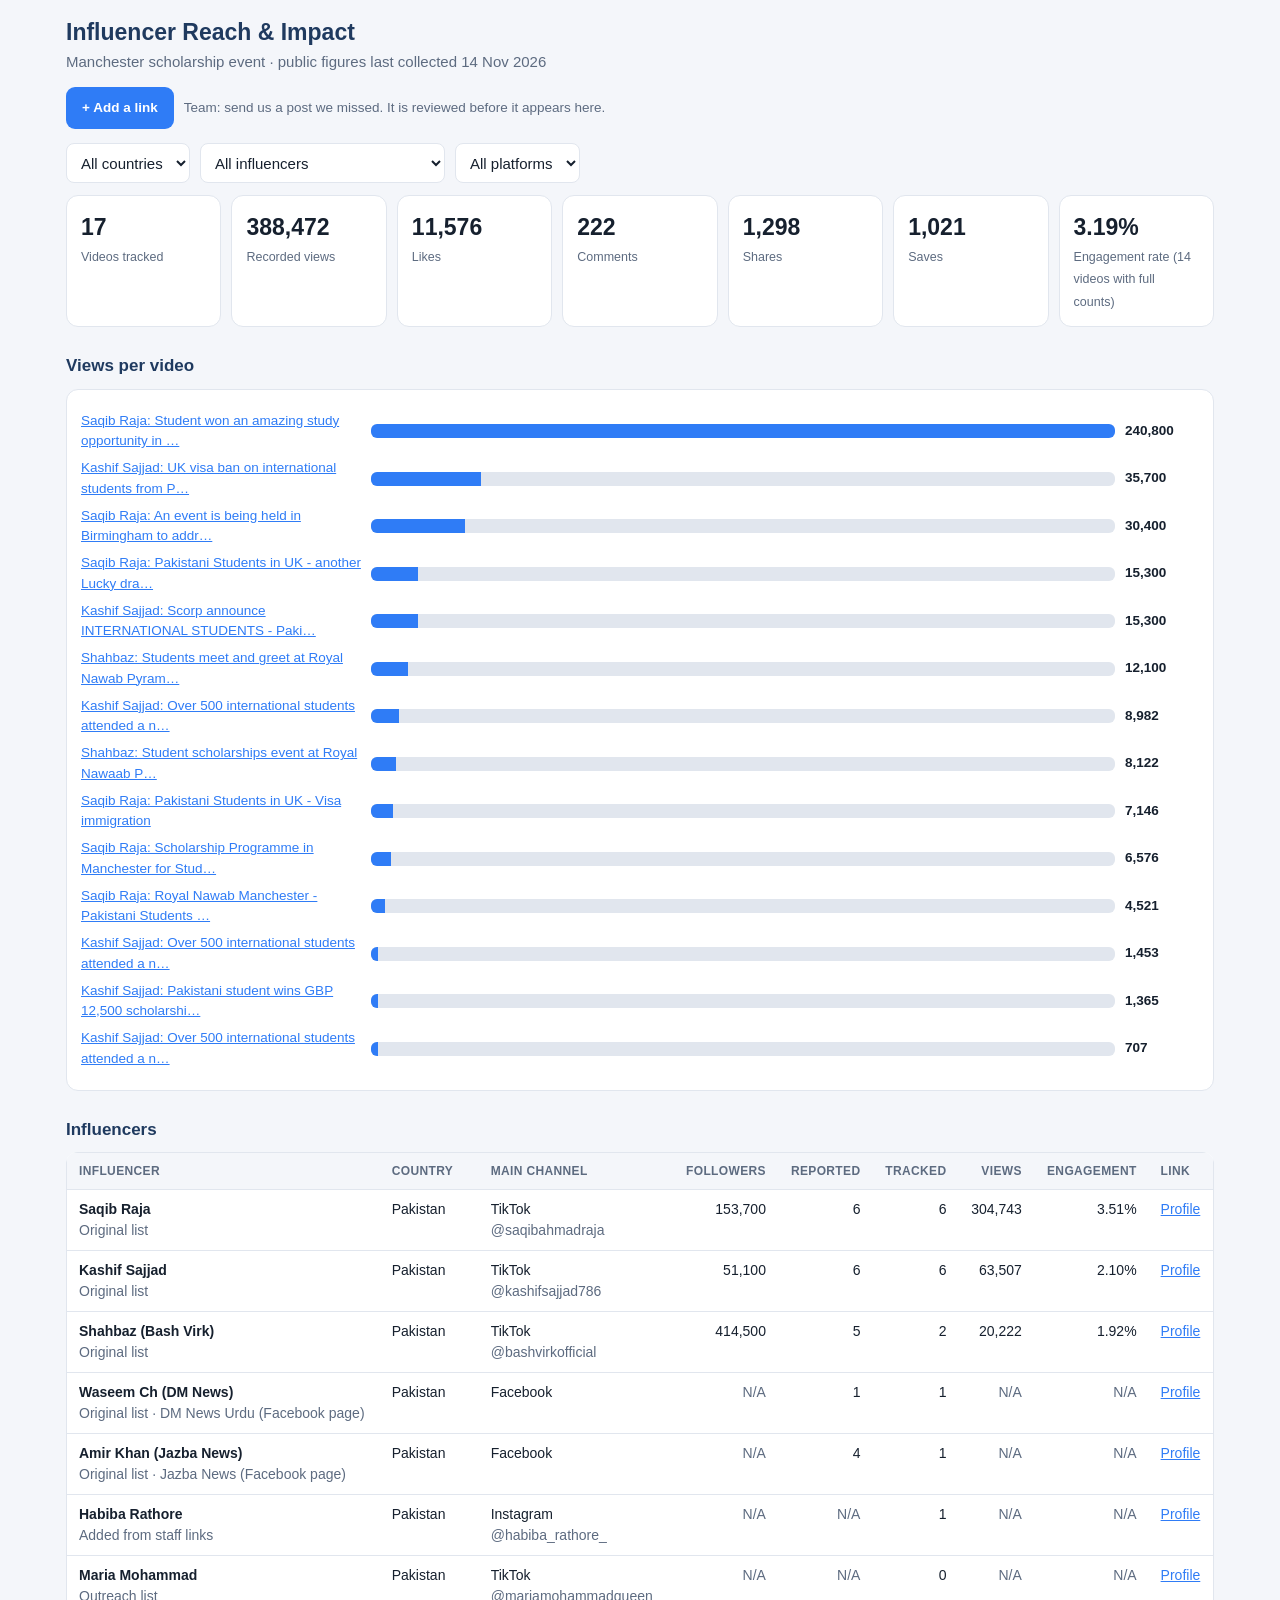
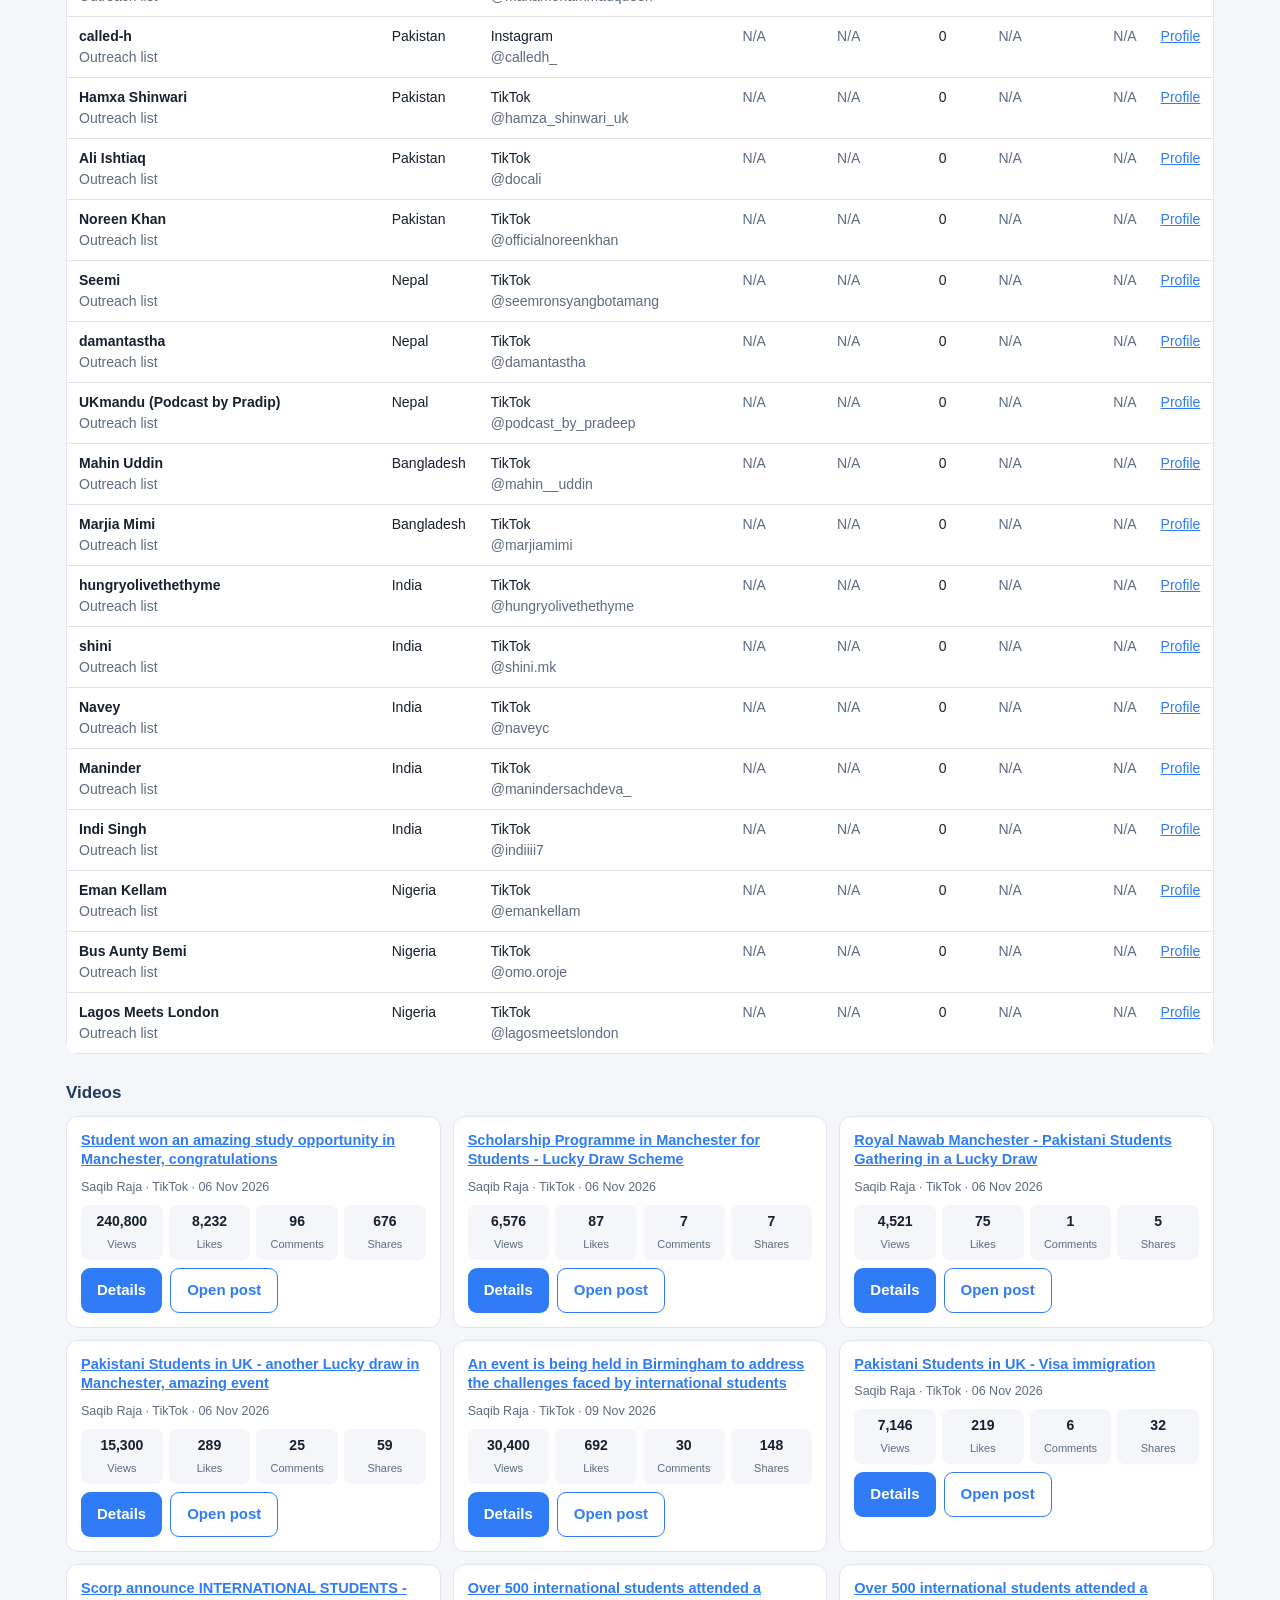
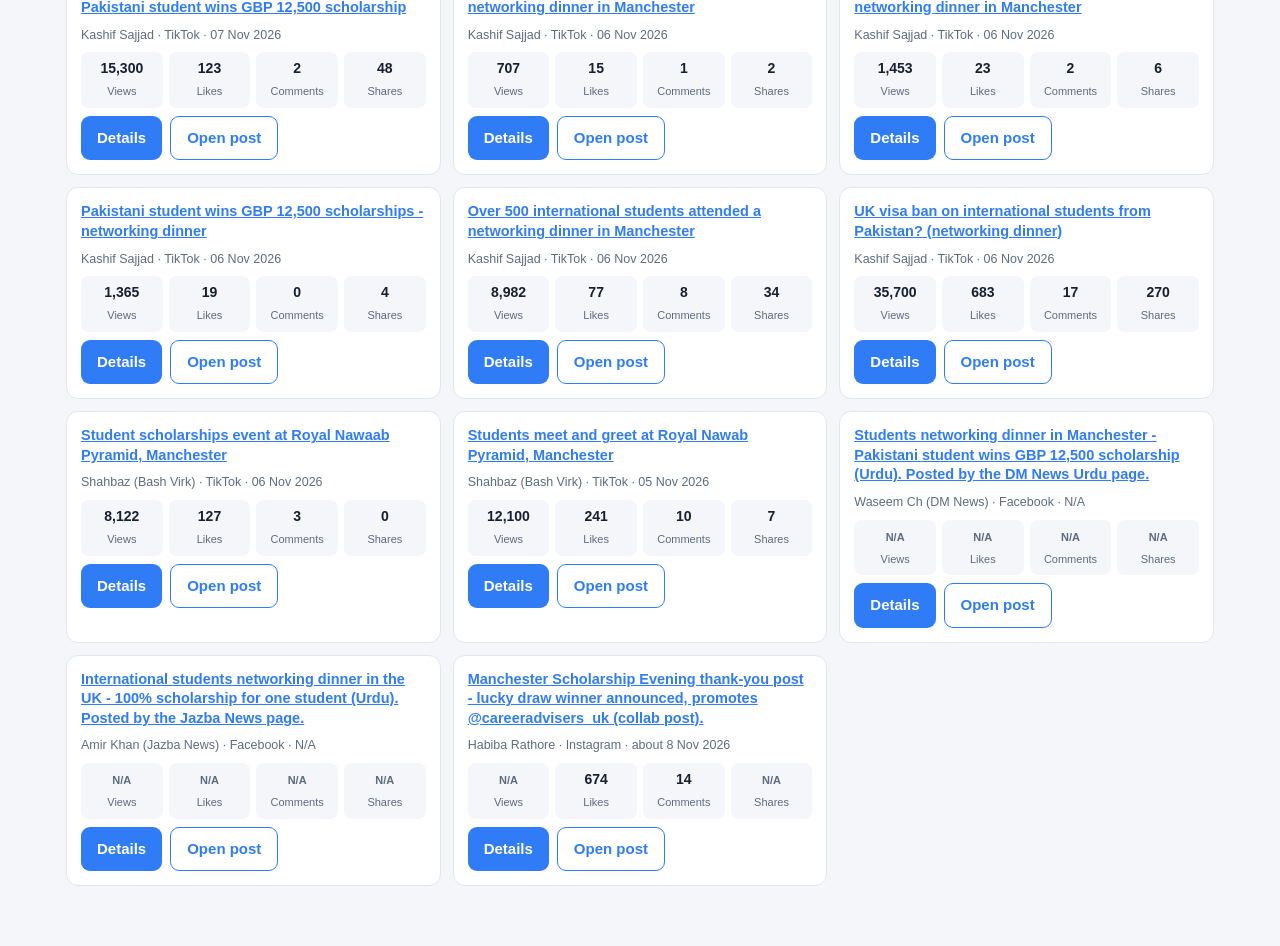
==== index.html @ 633ca7cf "Add country classification, country filter, and outreach list creators" ====
<!doctype html><html lang="en"><head><meta charset="utf-8"><meta name="viewport" content="width=device-width,initial-scale=1">
<title>Influencer Impact Dashboard</title><link rel="stylesheet" href="style.css"></head><body><div class="wrap">
<h1>Influencer Reach &amp; Impact</h1>
<p class="sub">Manchester scholarship event &middot; public figures last collected <span id="upd"></span></p>
<p class="addl"><a class="btn" href="https://docs.google.com/forms/d/e/1FAIpQLSfrYNntr-nBe1pw6hM6SDJ0h1Y4X-rVq7WPxCaLo4X-ch5Dkg/viewform" target="_blank" rel="noopener">+ Add a link</a> <span>Team: send us a post we missed. It is reviewed before it appears here.</span></p>
<div class="filters"><select id="fc"><option value="">All countries</option></select><select id="fi"><option value="">All influencers</option></select><select id="fp"><option value="">All platforms</option><option>TikTok</option><option>Facebook</option><option>Instagram</option></select></div>
<div class="kpis" id="kpis"></div>
<h2>Views per video</h2><div class="card bars" id="bars"></div>
<h2>Influencers</h2><div class="tw"><table id="inf"></table></div>
<h2>Videos</h2><div class="vgrid" id="vids"></div>
</div>
<div class="modal" id="modal" role="dialog" aria-modal="true"><div class="mbox"><button id="mclose" class="btn ghost" style="float:right;min-height:34px;padding:4px 12px" aria-label="Close">&times;</button><div id="mbody"></div></div></div>
<script src="data/embedded.js"></script><script>
const U=window.UPDATED||'';
function parseCSV(t){const r=[];let row=[],f='',q=false;for(let i=0;i<t.length;i++){const c=t[i];if(q){if(c=='"'){if(t[i+1]=='"'){f+='"';i++}else q=false}else f+=c}else if(c=='"')q=true;else if(c==','){row.push(f);f=''}else if(c=='\n'||c=='\r'){if(c=='\r'&&t[i+1]=='\n')i++;row.push(f);r.push(row);row=[];f=''}else f+=c}if(f!==''||row.length){row.push(f);r.push(row)}const h=r.shift();return r.filter(x=>x.length>1).map(x=>Object.fromEntries(h.map((k,i)=>[k,x[i]])))}
async function load(n){try{const r=await fetch('data/'+n+'.csv?'+Date.now());if(!r.ok)throw 0;return parseCSV(await r.text())}catch(e){return parseCSV(window.EMBEDDED[n])}}
const num=x=>x===''||x==null?null:Number(x);
const f=x=>x==null?'<span class="na">N/A</span>':x.toLocaleString('en-GB');
const p=x=>x==null?'<span class="na">N/A</span>':x.toFixed(2)+'%';
const esc=s=>String(s).replace(/[&<>"]/g,c=>({'&':'&amp;','<':'&lt;','>':'&gt;','"':'&quot;'}[c]));
async function model(){const [vs,hs,is]=await Promise.all([load('videos'),load('history'),load('influencers')]);
 const by={};hs.forEach(h=>{(by[h.slug]=by[h.slug]||[]).push(h)});
 vs.forEach(v=>{const hist=(by[v.slug]||[]).sort((a,b)=>a.collected_at<b.collected_at?-1:1);v.hist=hist;const l=hist[hist.length-1]||{};
  ['views','likes','comments','shares','saves','reach'].forEach(k=>v[k]=num(l[k]));v.collected=l.collected_at||'';
  v.eng=(v.views&&v.likes!=null&&v.comments!=null&&v.shares!=null)?100*(v.likes+v.comments+v.shares)/v.views:null});
 is.forEach(i=>{i.country=i.country||'';i.followers=num(i.followers);i.reported=num(i.reported_videos)});const cm={};is.forEach(i=>cm[i.name]=i.country);vs.forEach(v=>v.country=cm[v.influencer]||'');return{vs,is}}

let M;const $=s=>document.querySelector(s);
function sel(){return M.vs.filter(v=>(!$('#fc').value||v.country===$('#fc').value)&&(!$('#fi').value||v.influencer===$('#fi').value)&&(!$('#fp').value||v.platform===$('#fp').value))}
function tot(vs){const s=k=>{const a=vs.filter(v=>v[k]!=null);return a.length?a.reduce((t,v)=>t+v[k],0):null};const el=vs.filter(v=>v.eng!=null);const iv=el.reduce((t,v)=>t+v.views,0),ii=el.reduce((t,v)=>t+v.likes+v.comments+v.shares,0);return{n:vs.length,views:s('views'),likes:s('likes'),comments:s('comments'),shares:s('shares'),saves:s('saves'),eng:iv?100*ii/iv:null,elig:el.length}}
function render(){const vs=sel(),t=tot(vs);
 $('#kpis').innerHTML=[['Videos tracked',t.n],['Recorded views',t.views],['Likes',t.likes],['Comments',t.comments],['Shares',t.shares],['Saves',t.saves]].map(([l,x])=>`<div class="kpi"><b>${f(x)}</b><span>${l}</span></div>`).join('')+`<div class="kpi"><b>${p(t.eng)}</b><span>Engagement rate (${t.elig} videos with full counts)</span></div>`;
 const wv=vs.filter(v=>v.views!=null).sort((a,b)=>b.views-a.views),mx=wv[0]?wv[0].views:1;
 $('#bars').innerHTML=wv.length?wv.map(v=>`<div class="row"><a href="video.html?id=${v.slug}" data-v="${v.slug}">${esc(v.influencer.split(' (')[0])}: ${esc(v.caption.slice(0,44))}${v.caption.length>44?'…':''}</a><div class="track"><div class="fill" style="width:${Math.max(1,100*v.views/mx)}%"></div></div><b>${v.views.toLocaleString('en-GB')}</b></div>`).join(''):'<span class="na">No videos with a view count in this selection.</span>';
 $('#inf').innerHTML='<tr><th>Influencer</th><th>Country</th><th>Main channel</th><th class="n">Followers</th><th class="n">Reported</th><th class="n">Tracked</th><th class="n">Views</th><th class="n">Engagement</th><th>Link</th></tr>'+M.is.filter(i=>(!$('#fi').value||i.name===$('#fi').value)&&(!$('#fc').value||i.country===$('#fc').value)).map(i=>{const x=tot(vs.filter(v=>v.influencer===i.name));return `<tr><td><b>${esc(i.name)}</b><br><span class="na">${esc(i.group)}${i.outlet?' · '+esc(i.outlet):''}</span></td><td>${esc(i.country)||'<span class="na">N/A</span>'}</td><td>${esc(i.platform)}${i.handle?'<br><span class="na">'+esc(i.handle)+'</span>':''}</td><td class="n">${f(i.followers)}</td><td class="n">${f(i.reported)}</td><td class="n">${x.n}</td><td class="n">${f(x.views)}</td><td class="n">${p(x.eng)}</td><td><a href="${esc(i.profile_url)}" target="_blank" rel="noopener">Profile</a></td></tr>`}).join('');
 $('#vids').innerHTML=vs.map(v=>`<div class="vc"><h3><a href="video.html?id=${v.slug}" data-v="${v.slug}">${esc(v.caption)}</a></h3><div class="meta">${esc(v.influencer)} &middot; ${esc(v.platform)} &middot; ${esc(v.posted)}</div><div class="stats"><div><b>${f(v.views)}</b><span>Views</span></div><div><b>${f(v.likes)}</b><span>Likes</span></div><div><b>${f(v.comments)}</b><span>Comments</span></div><div><b>${f(v.shares)}</b><span>Shares</span></div></div><div class="btns"><a class="btn" href="video.html?id=${v.slug}" data-v="${v.slug}">Details</a><a class="btn ghost" href="${esc(v.url)}" target="_blank" rel="noopener">Open post</a></div></div>`).join('')}
function spark(h){const pts=h.filter(x=>num(x.views)!=null);if(pts.length<2)return '<p class="na">Growth chart appears once this video has been checked at least twice.</p>';const v=pts.map(x=>num(x.views)),mn=Math.min(...v),mx=Math.max(...v),W=300,H=50;const c=v.map((y,i)=>`${(i/(v.length-1))*W},${H-(mx==mn?H/2:((y-mn)/(mx-mn))*(H-6))-3}`).join(' ');return `<svg class="spark" viewBox="0 0 ${W} ${H}" preserveAspectRatio="none"><polyline fill="none" stroke="var(--bar)" stroke-width="2" points="${c}"/></svg><p class="na">${esc(pts[0].collected_at)}: ${v[0].toLocaleString('en-GB')} &rarr; ${esc(pts[pts.length-1].collected_at)}: ${v[v.length-1].toLocaleString('en-GB')} views</p>`}
function embed(v){if(v.platform==='TikTok')return `<iframe src="https://www.tiktok.com/embed/v2/${esc(v.post_id)}" width="325" height="580" allowfullscreen loading="lazy"></iframe>`;if(v.platform==='Facebook')return `<iframe src="https://www.facebook.com/plugins/video.php?href=${encodeURIComponent(v.url)}&show_text=false&width=360" width="360" height="640" allowfullscreen loading="lazy"></iframe>`;if(v.platform==='Instagram')return `<iframe src="${esc(v.url.replace(/\/?$/,'/'))}embed" width="360" height="640" loading="lazy"></iframe>`;return ''}

function copyText(t,btn){const done=ok=>{btn.textContent=ok?'Copied':'Press and hold the link to copy'};try{if(navigator.clipboard&&window.isSecureContext){navigator.clipboard.writeText(t).then(()=>done(true),()=>done(false));return}}catch(e){}const a=document.createElement('textarea');a.value=t;a.setAttribute('readonly','');a.style.cssText='position:fixed;top:0;left:0;opacity:0';document.body.appendChild(a);a.focus();a.select();a.setSelectionRange(0,t.length);let ok=false;try{ok=document.execCommand('copy')}catch(e){}document.body.removeChild(a);done(ok)}
function openV(slug){const v=M.vs.find(x=>x.slug===slug);if(!v)return;const cell=(l,x)=>`<div class="kpi"><b>${f(x)}</b><span>${l}</span></div>`;
 $('#mbody').innerHTML=`<h1 style="padding-right:36px">${esc(v.caption)}</h1><p class="sub">${esc(v.influencer)} &middot; ${esc(v.platform)} &middot; ${esc(v.posted)}</p>
 <div class="btns"><a class="btn" href="${esc(v.url)}" target="_blank" rel="noopener">Open post on ${esc(v.platform)}</a><button class="btn ghost" id="cp">Copy link</button></div>
 <div class="grid">${cell('Views',v.views)}${cell('Likes',v.likes)}${cell('Comments',v.comments)}${cell('Shares',v.shares)}${cell('Saves',v.saves)}${cell('Unique reach',v.reach)}<div class="kpi"><b>${p(v.eng)}</b><span>Engagement rate</span></div></div>
 <h2>Views over time</h2><div class="card">${spark(v.hist)}</div>
 <details style="margin-top:12px"><summary>Show the post preview</summary><div class="embed" id="emb"></div></details>
 <p class="na" style="font-size:13px">Collected ${esc(v.collected)} from the ${esc(v.source)}. Engagement rate = (likes + comments + shares) &divide; views. N/A = not shown publicly.${v.note?' '+esc(v.note):''}</p>`;
 $('#mbody').querySelector('details').addEventListener('toggle',e=>{if(e.target.open&&!$('#emb').innerHTML)$('#emb').innerHTML=embed(v)});
 $('#cp').onclick=()=>copyText(v.url,$('#cp'));
 $('#modal').classList.add('open');document.body.style.overflow='hidden';$('#modal').scrollTop=0;history.replaceState(null,'','#'+slug)}
function closeV(){$('#modal').classList.remove('open');document.body.style.overflow='';history.replaceState(null,'',location.pathname+location.search)}
document.addEventListener('click',e=>{const a=e.target.closest('[data-v]');if(a){e.preventDefault();openV(a.dataset.v);return}if(e.target.id==='modal'||e.target.closest('#mclose'))closeV()});
document.addEventListener('keydown',e=>{if(e.key==='Escape')closeV()});
(async()=>{M=await model();$('#upd').textContent=window.UPDATED||'';[...new Set(M.is.map(i=>i.country).filter(Boolean))].sort().forEach(c=>{const o=document.createElement('option');o.textContent=c;$('#fc').appendChild(o)});M.is.forEach(i=>{const o=document.createElement('option');o.textContent=i.name;$('#fi').appendChild(o)});['fc','fi','fp'].forEach(id=>$('#'+id).addEventListener('change',render));render();if(location.hash.length>1)openV(location.hash.slice(1))})();
</script></body></html>
---- style.css ----
:root{--bg:#f4f6fa;--card:#fff;--ink:#16202e;--mut:#5d6b80;--line:#e1e6ee;--brand:#1f3a5f;--acc:#2f7cf6;--ok:#1e8a4c;--warn:#b7791f;--okbg:#e6f4ec;--warnbg:#fdf3dc;--bar:#2f7cf6}
@media (prefers-color-scheme:dark){:root{--bg:#0f141c;--card:#18202c;--ink:#e8edf5;--mut:#93a1b5;--line:#27313f;--brand:#8db4f0;--acc:#5b9bff;--ok:#5fcf8c;--warn:#f0c060;--okbg:#14301f;--warnbg:#3a2f12;--bar:#5b9bff}}
*{box-sizing:border-box}html{-webkit-text-size-adjust:100%}body{margin:0;background:var(--bg);color:var(--ink);font:15px/1.5 -apple-system,BlinkMacSystemFont,"Segoe UI",Roboto,sans-serif}
a{color:var(--acc)}.wrap{max-width:1180px;margin:0 auto;padding:18px 16px 60px}
h1{font-size:23px;margin:0 0 4px;color:var(--brand);line-height:1.25}h2{font-size:17px;margin:26px 0 10px;color:var(--brand)}
.sub{color:var(--mut);margin:0 0 14px}.note{background:var(--warnbg);border:1px solid var(--line);border-radius:10px;padding:10px 14px;margin:12px 0;font-size:13.5px}
.kpis{display:grid;grid-template-columns:repeat(auto-fit,minmax(140px,1fr));gap:10px}.kpi,.card{background:var(--card);border:1px solid var(--line);border-radius:12px;padding:14px}
.kpi b{display:block;font-size:23px}.kpi span{color:var(--mut);font-size:12.5px}
table{width:100%;border-collapse:collapse;background:var(--card);border:1px solid var(--line);font-size:14px}
th,td{padding:9px 12px;text-align:left;border-bottom:1px solid var(--line);vertical-align:top}th{background:var(--bg);color:var(--mut);font-size:12px;text-transform:uppercase;letter-spacing:.03em}
td.n,th.n{text-align:right;font-variant-numeric:tabular-nums}.tw{overflow-x:auto;border-radius:12px}
.tag{display:inline-block;font-size:11.5px;padding:2px 8px;border-radius:99px;border:1px solid var(--line);white-space:nowrap}.tag.ok{background:var(--okbg);color:var(--ok);border-color:transparent}
.filters{display:flex;gap:10px;flex-wrap:wrap;margin:6px 0 12px}select{font:inherit;padding:9px 10px;border:1px solid var(--line);border-radius:8px;background:var(--card);color:var(--ink);min-height:40px;max-width:100%}
.bars .row{display:grid;grid-template-columns:minmax(150px,280px) 1fr 74px;gap:10px;align-items:center;margin:7px 0;font-size:13.5px}
.bars .track{background:var(--line);border-radius:6px;height:14px;overflow:hidden}.bars .fill{background:var(--bar);height:100%}
.vgrid{display:grid;grid-template-columns:repeat(auto-fill,minmax(300px,1fr));gap:12px}.vc{background:var(--card);border:1px solid var(--line);border-radius:12px;padding:14px;display:flex;flex-direction:column;gap:8px}
.vc h3{font-size:14.5px;margin:0;line-height:1.35}.vc .meta{color:var(--mut);font-size:12.5px}.stats{display:grid;grid-template-columns:repeat(4,1fr);gap:6px;text-align:center}.stats div{background:var(--bg);border-radius:8px;padding:6px 2px}.stats b{display:block;font-size:14px}.stats span{font-size:11px;color:var(--mut)}
.grid{display:grid;grid-template-columns:repeat(auto-fit,minmax(130px,1fr));gap:10px;margin:14px 0}
.na{color:var(--mut)}.btn{display:inline-flex;align-items:center;justify-content:center;background:var(--acc);color:#fff;text-decoration:none;padding:10px 16px;border-radius:9px;font-weight:600;border:0;font:inherit;font-weight:600;cursor:pointer;min-height:42px}
.btn.ghost{background:transparent;color:var(--acc);border:1px solid var(--acc)}.btns{display:flex;gap:8px;flex-wrap:wrap}
dl{display:grid;grid-template-columns:150px 1fr;gap:6px 12px;margin:0}dt{color:var(--mut)}dd{margin:0;word-break:break-word}
details{background:var(--card);border:1px solid var(--line);border-radius:12px;padding:12px 14px;margin:12px 0}summary{cursor:pointer;font-weight:600;color:var(--brand)}details p,details li{font-size:14px}
.embed{display:flex;justify-content:center;margin:14px 0}.embed iframe{border:0;max-width:100%;border-radius:12px;background:var(--card)}
svg.spark{width:100%;height:60px}
@media print{.filters,.btns{display:none}body{background:#fff}}
@media (max-width:600px){.bars .row{grid-template-columns:1fr 64px}.bars .row .track{grid-column:1/-1;order:3}dl{grid-template-columns:1fr}.stats b{font-size:13px}h1{font-size:20px}}

.modal{position:fixed;inset:0;background:rgba(0,0,0,.55);display:none;align-items:flex-start;justify-content:center;overflow:auto;padding:12px;z-index:50}.modal.open{display:flex}.mbox{background:var(--bg);border-radius:14px;max-width:760px;width:100%;padding:16px;margin:auto}

.addl{display:flex;flex-wrap:wrap;align-items:center;gap:10px;margin:0 0 14px;font-size:13.5px;color:var(--mut)}.addl .btn{text-decoration:none}
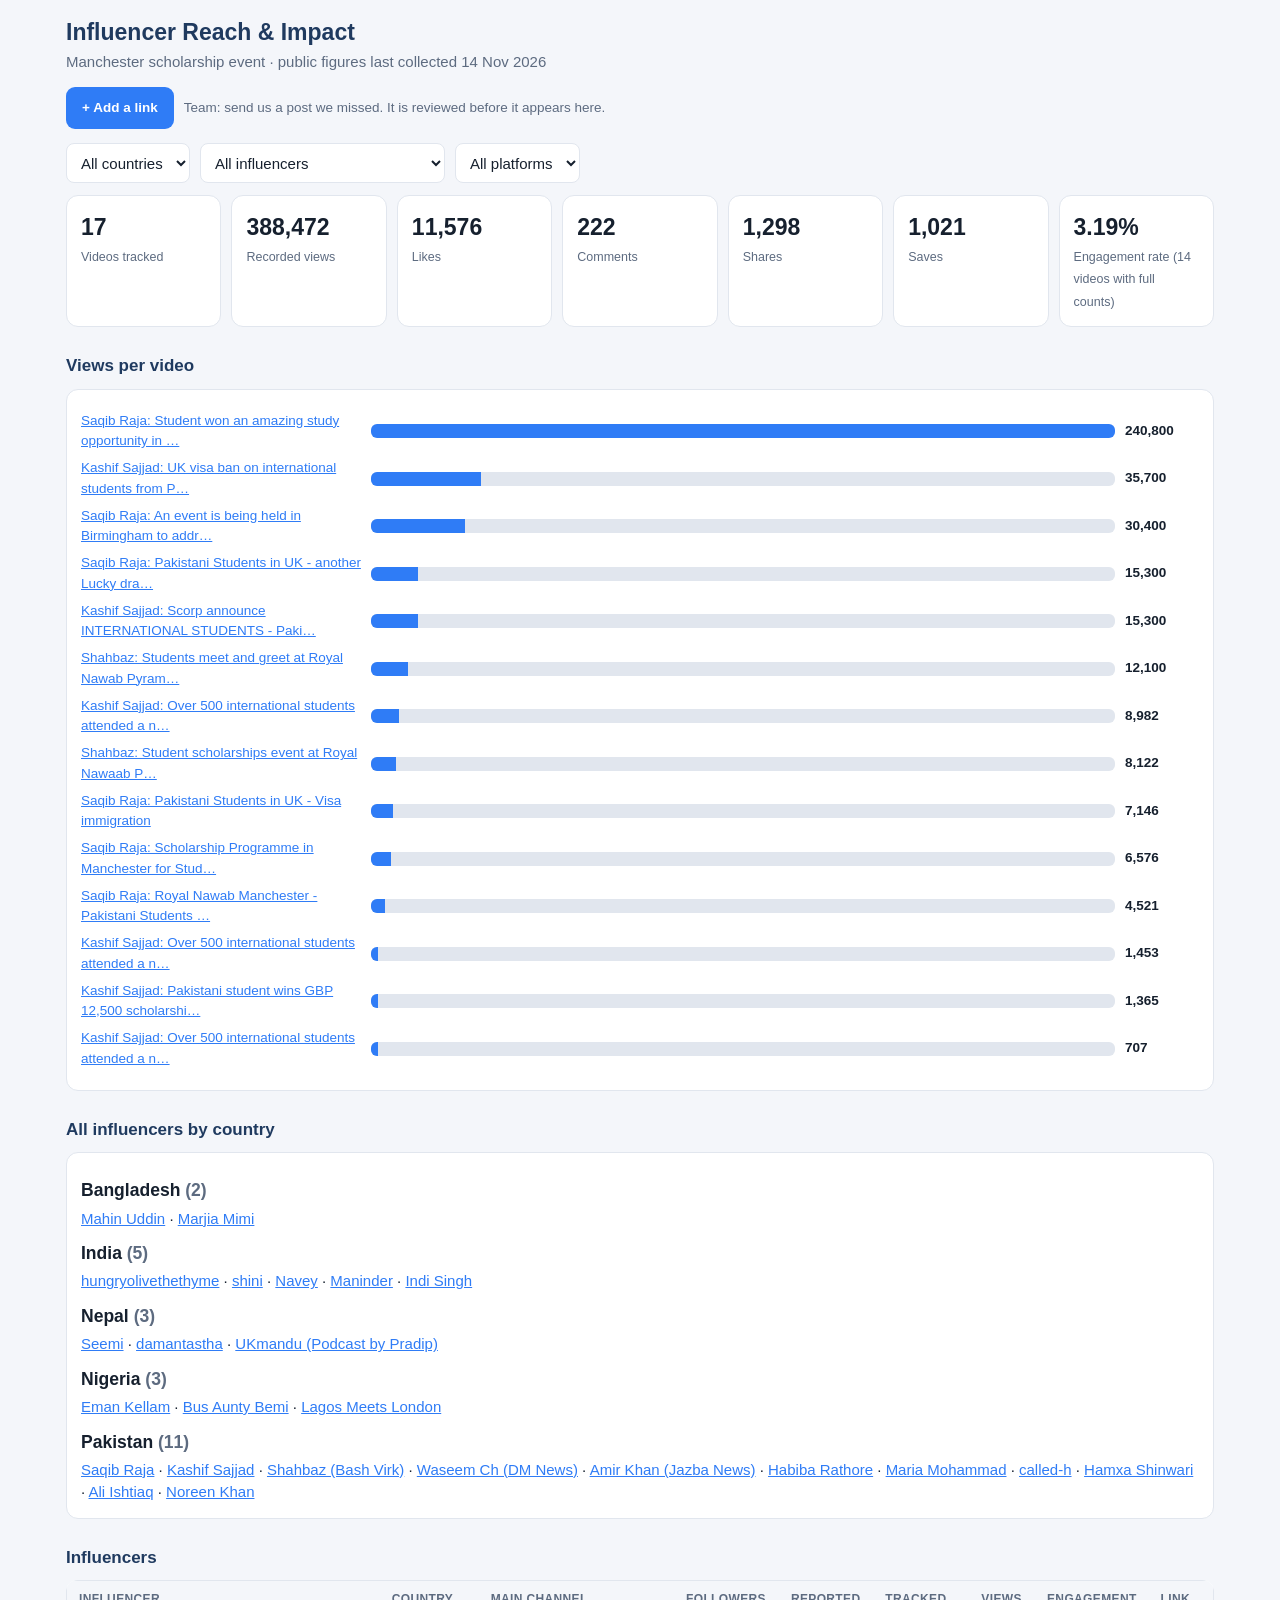
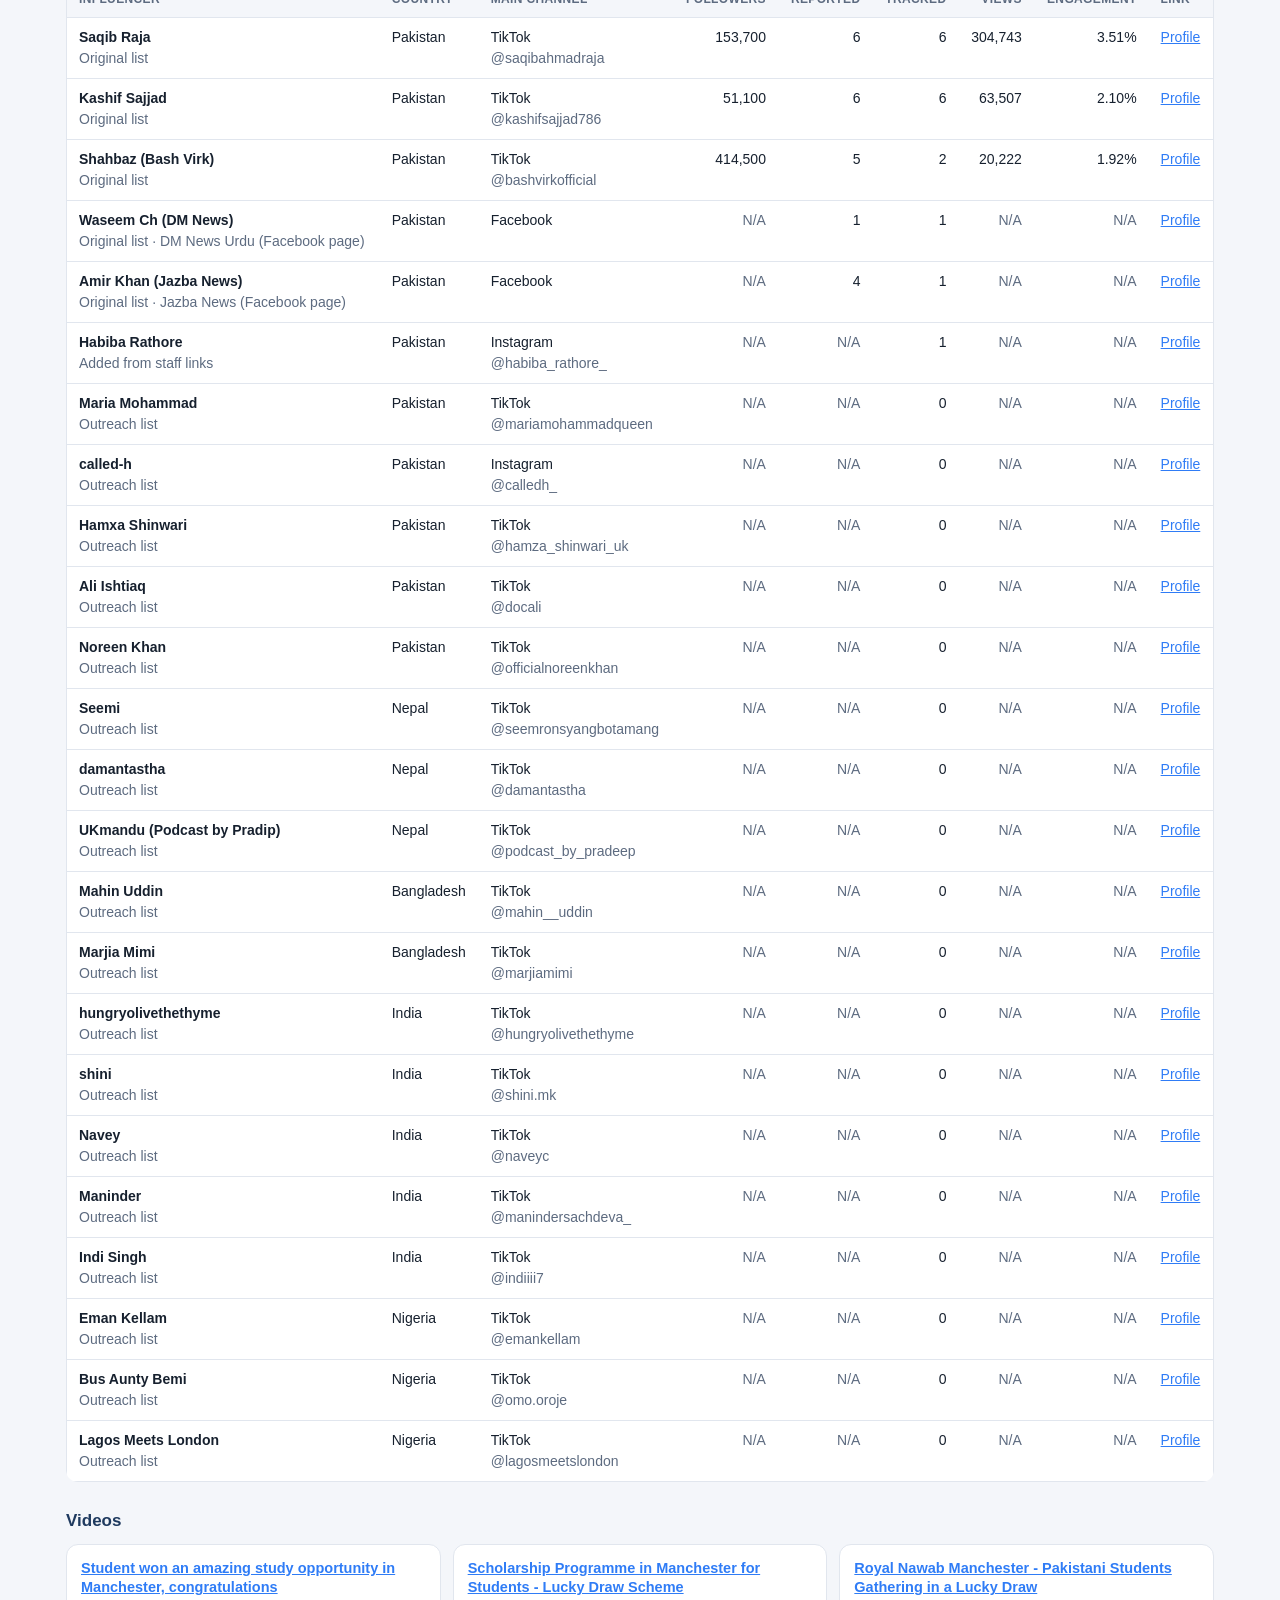
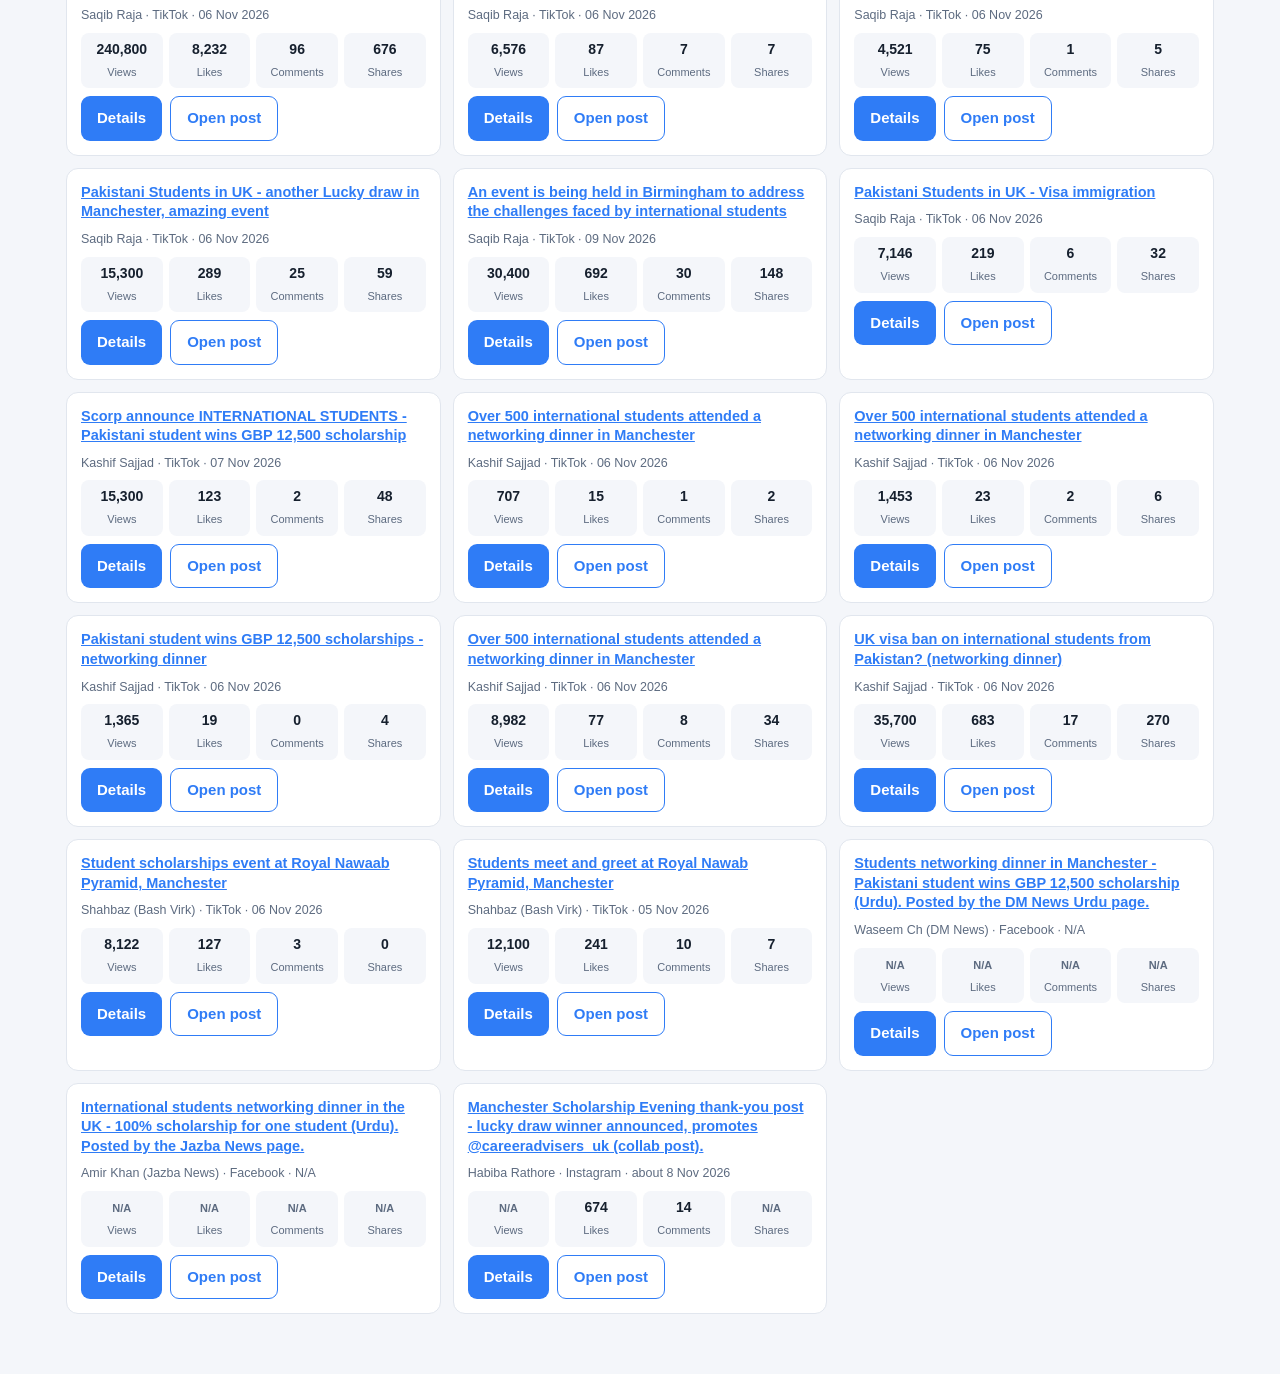
==== commit 2a68762d: "Add influencers-by-country list view" ====
--- a/index.html
+++ b/index.html
@@ -6,6 +6,7 @@
 <div class="filters"><select id="fc"><option value="">All countries</option></select><select id="fi"><option value="">All influencers</option></select><select id="fp"><option value="">All platforms</option><option>TikTok</option><option>Facebook</option><option>Instagram</option></select></div>
 <div class="kpis" id="kpis"></div>
 <h2>Views per video</h2><div class="card bars" id="bars"></div>
+<h2>All influencers by country</h2><div class="card" id="bycountry"></div>
 <h2>Influencers</h2><div class="tw"><table id="inf"></table></div>
 <h2>Videos</h2><div class="vgrid" id="vids"></div>
 </div>
@@ -32,6 +33,7 @@
  $('#kpis').innerHTML=[['Videos tracked',t.n],['Recorded views',t.views],['Likes',t.likes],['Comments',t.comments],['Shares',t.shares],['Saves',t.saves]].map(([l,x])=>`<div class="kpi"><b>${f(x)}</b><span>${l}</span></div>`).join('')+`<div class="kpi"><b>${p(t.eng)}</b><span>Engagement rate (${t.elig} videos with full counts)</span></div>`;
  const wv=vs.filter(v=>v.views!=null).sort((a,b)=>b.views-a.views),mx=wv[0]?wv[0].views:1;
  $('#bars').innerHTML=wv.length?wv.map(v=>`<div class="row"><a href="video.html?id=${v.slug}" data-v="${v.slug}">${esc(v.influencer.split(' (')[0])}: ${esc(v.caption.slice(0,44))}${v.caption.length>44?'…':''}</a><div class="track"><div class="fill" style="width:${Math.max(1,100*v.views/mx)}%"></div></div><b>${v.views.toLocaleString('en-GB')}</b></div>`).join(''):'<span class="na">No videos with a view count in this selection.</span>';
+ {const g={};M.is.filter(i=>!$('#fc').value||i.country===$('#fc').value).forEach(i=>{(g[i.country||'No country']=g[i.country||'No country']||[]).push(i)});$('#bycountry').innerHTML=Object.keys(g).sort().map(c=>`<h3 style="margin:10px 0 4px">${esc(c)} <span class="na">(${g[c].length})</span></h3><div>${g[c].map(i=>`<a href="${esc(i.profile_url)}" target="_blank" rel="noopener">${esc(i.name)}</a>`).join(' &middot; ')}</div>`).join('')}
  $('#inf').innerHTML='<tr><th>Influencer</th><th>Country</th><th>Main channel</th><th class="n">Followers</th><th class="n">Reported</th><th class="n">Tracked</th><th class="n">Views</th><th class="n">Engagement</th><th>Link</th></tr>'+M.is.filter(i=>(!$('#fi').value||i.name===$('#fi').value)&&(!$('#fc').value||i.country===$('#fc').value)).map(i=>{const x=tot(vs.filter(v=>v.influencer===i.name));return `<tr><td><b>${esc(i.name)}</b><br><span class="na">${esc(i.group)}${i.outlet?' · '+esc(i.outlet):''}</span></td><td>${esc(i.country)||'<span class="na">N/A</span>'}</td><td>${esc(i.platform)}${i.handle?'<br><span class="na">'+esc(i.handle)+'</span>':''}</td><td class="n">${f(i.followers)}</td><td class="n">${f(i.reported)}</td><td class="n">${x.n}</td><td class="n">${f(x.views)}</td><td class="n">${p(x.eng)}</td><td><a href="${esc(i.profile_url)}" target="_blank" rel="noopener">Profile</a></td></tr>`}).join('');
  $('#vids').innerHTML=vs.map(v=>`<div class="vc"><h3><a href="video.html?id=${v.slug}" data-v="${v.slug}">${esc(v.caption)}</a></h3><div class="meta">${esc(v.influencer)} &middot; ${esc(v.platform)} &middot; ${esc(v.posted)}</div><div class="stats"><div><b>${f(v.views)}</b><span>Views</span></div><div><b>${f(v.likes)}</b><span>Likes</span></div><div><b>${f(v.comments)}</b><span>Comments</span></div><div><b>${f(v.shares)}</b><span>Shares</span></div></div><div class="btns"><a class="btn" href="video.html?id=${v.slug}" data-v="${v.slug}">Details</a><a class="btn ghost" href="${esc(v.url)}" target="_blank" rel="noopener">Open post</a></div></div>`).join('')}
 function spark(h){const pts=h.filter(x=>num(x.views)!=null);if(pts.length<2)return '<p class="na">Growth chart appears once this video has been checked at least twice.</p>';const v=pts.map(x=>num(x.views)),mn=Math.min(...v),mx=Math.max(...v),W=300,H=50;const c=v.map((y,i)=>`${(i/(v.length-1))*W},${H-(mx==mn?H/2:((y-mn)/(mx-mn))*(H-6))-3}`).join(' ');return `<svg class="spark" viewBox="0 0 ${W} ${H}" preserveAspectRatio="none"><polyline fill="none" stroke="var(--bar)" stroke-width="2" points="${c}"/></svg><p class="na">${esc(pts[0].collected_at)}: ${v[0].toLocaleString('en-GB')} &rarr; ${esc(pts[pts.length-1].collected_at)}: ${v[v.length-1].toLocaleString('en-GB')} views</p>`}
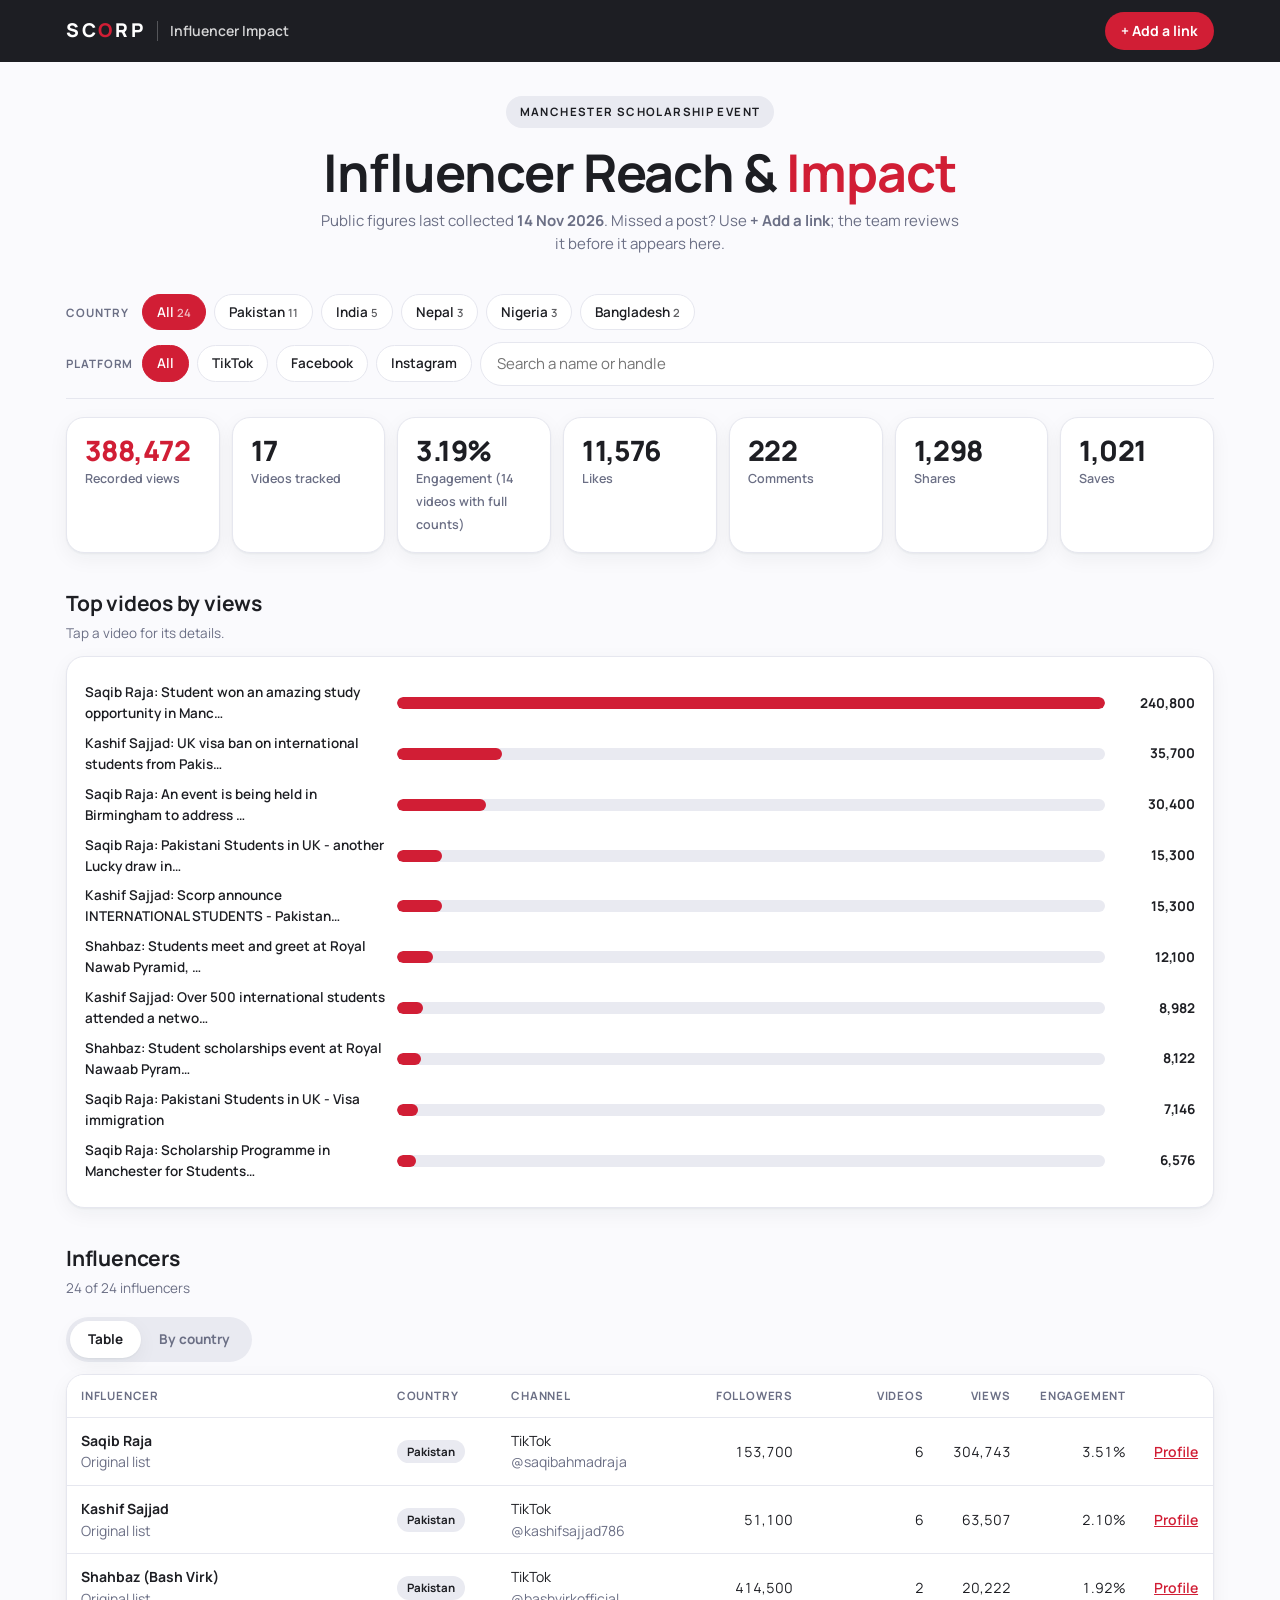
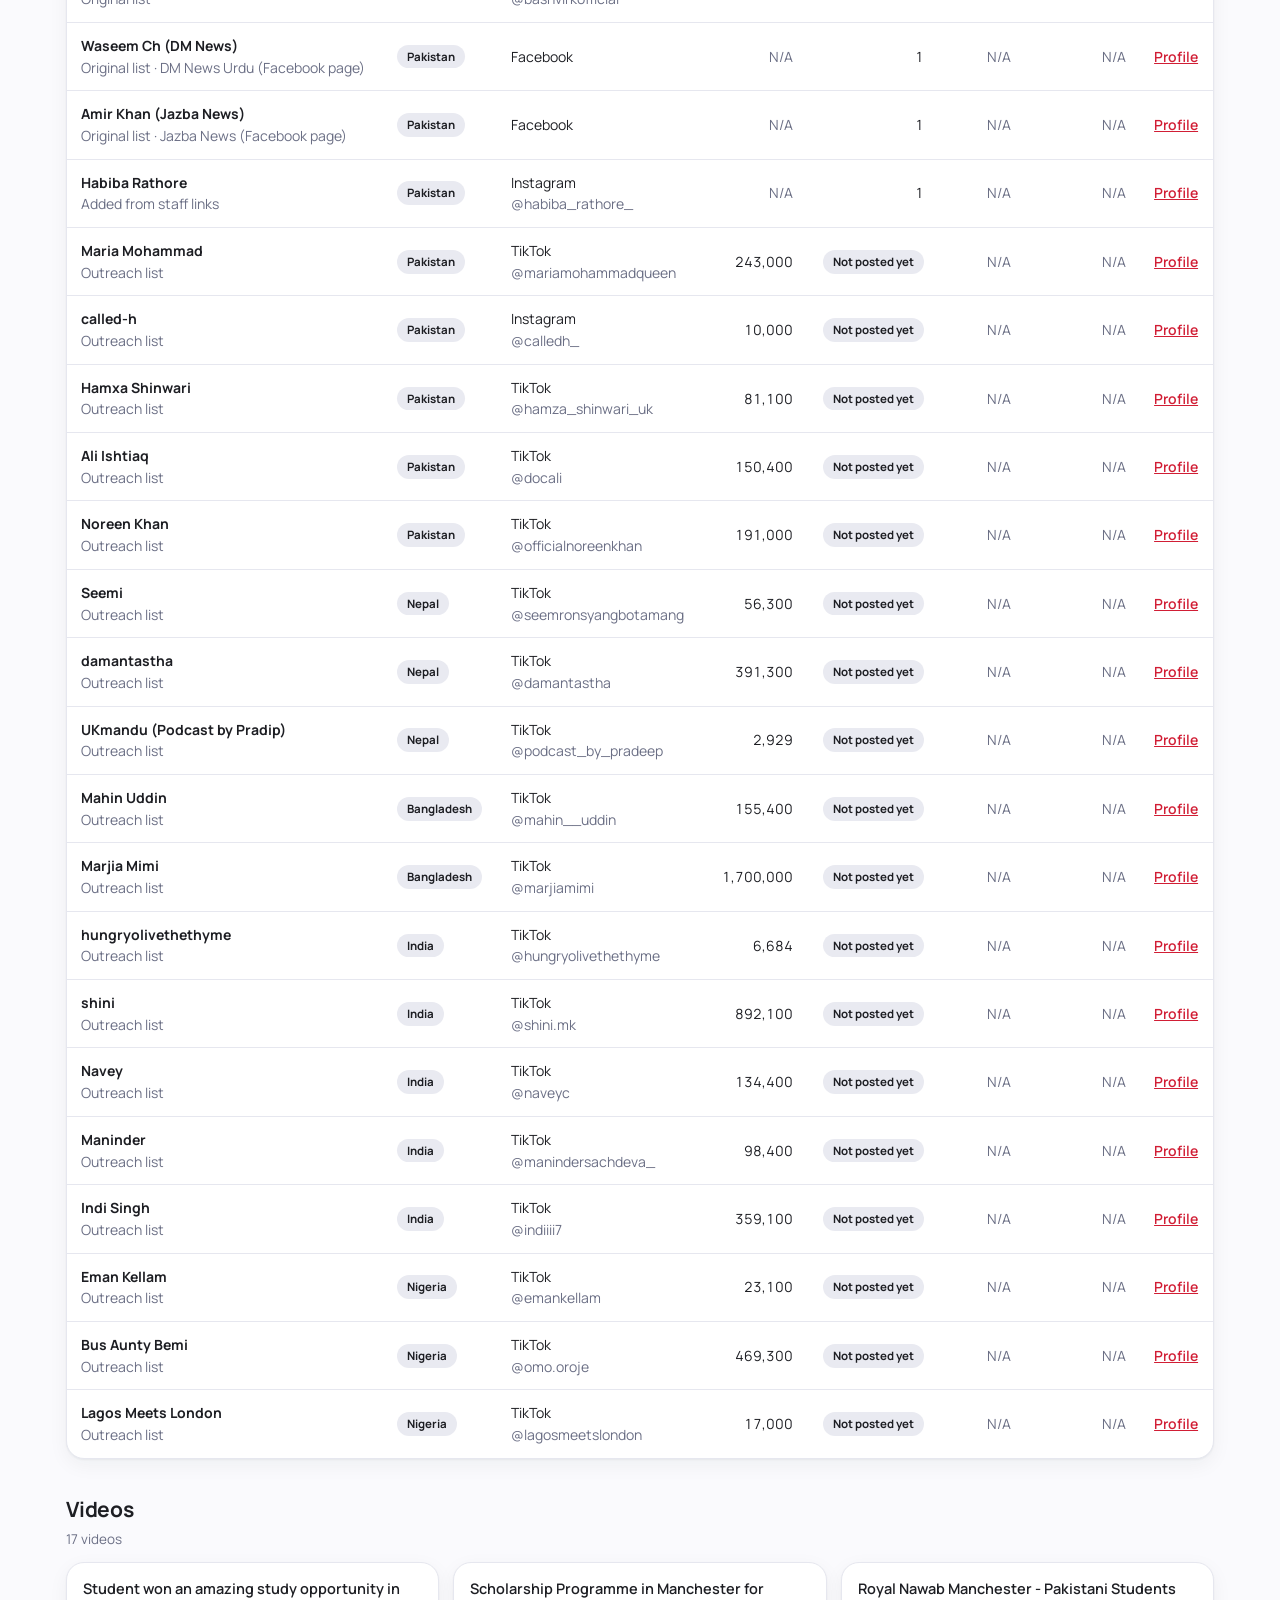
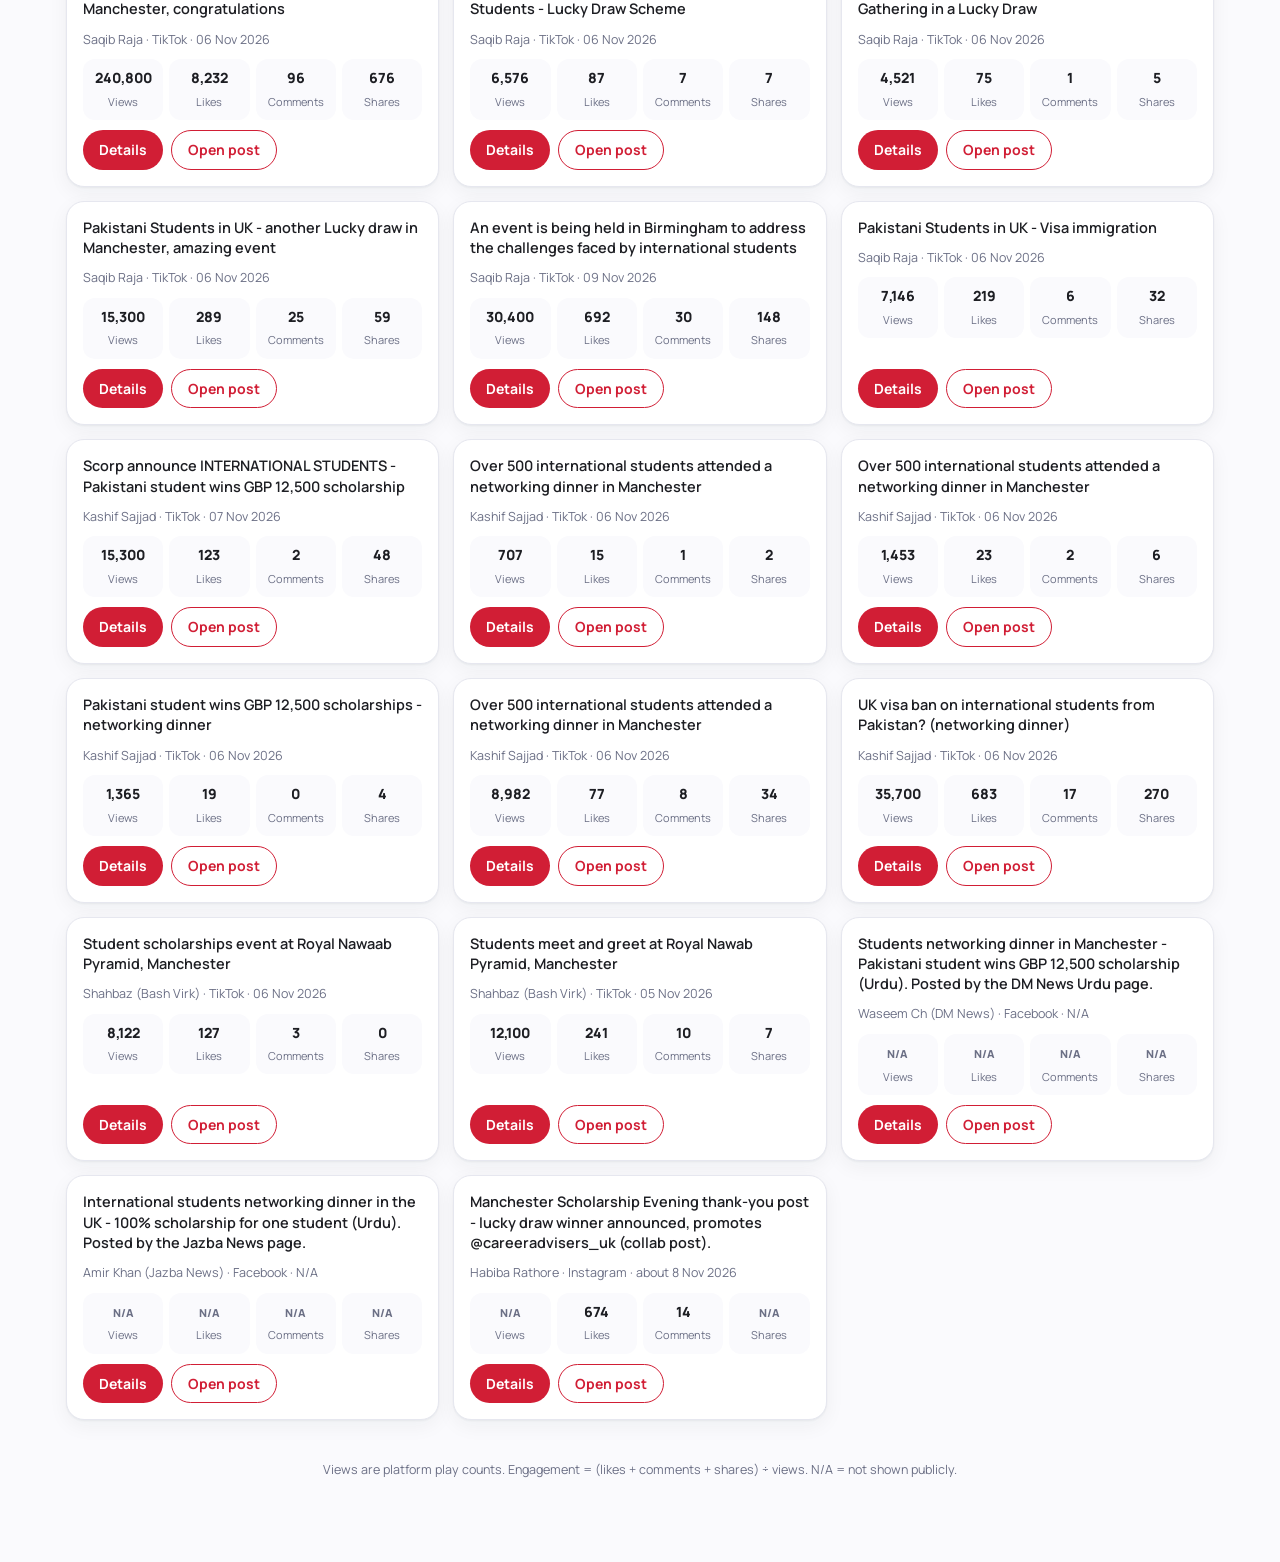
==== commit 4cb39d2f: "Refresh dashboard UI with Scorp theme and easier filters" ====
--- a/index.html
+++ b/index.html
@@ -1,57 +1,92 @@
 <!doctype html><html lang="en"><head><meta charset="utf-8"><meta name="viewport" content="width=device-width,initial-scale=1">
-<title>Influencer Impact Dashboard</title><link rel="stylesheet" href="style.css"></head><body><div class="wrap">
-<h1>Influencer Reach &amp; Impact</h1>
-<p class="sub">Manchester scholarship event &middot; public figures last collected <span id="upd"></span></p>
-<p class="addl"><a class="btn" href="https://docs.google.com/forms/d/e/1FAIpQLSfrYNntr-nBe1pw6hM6SDJ0h1Y4X-rVq7WPxCaLo4X-ch5Dkg/viewform" target="_blank" rel="noopener">+ Add a link</a> <span>Team: send us a post we missed. It is reviewed before it appears here.</span></p>
-<div class="filters"><select id="fc"><option value="">All countries</option></select><select id="fi"><option value="">All influencers</option></select><select id="fp"><option value="">All platforms</option><option>TikTok</option><option>Facebook</option><option>Instagram</option></select></div>
+<title>Influencer Impact Dashboard</title><link rel="stylesheet" href="style.css"></head><body>
+<header class="top"><div class="in"><a class="logo" href="./">SC<i>O</i>RP</a><span class="sep"></span><span class="pn">Influencer Impact</span><a class="btn sm" href="https://docs.google.com/forms/d/e/1FAIpQLSfrYNntr-nBe1pw6hM6SDJ0h1Y4X-rVq7WPxCaLo4X-ch5Dkg/viewform" target="_blank" rel="noopener">+ Add a link</a></div></header>
+<div class="wrap">
+<section class="hero"><span class="eyebrow">Manchester scholarship event</span><h1>Influencer Reach &amp; <em>Impact</em></h1>
+<p class="sub">Public figures last collected <b id="upd"></b>. Missed a post? Use <b>+ Add a link</b>; the team reviews it before it appears here.</p></section>
+
+<div class="filters" id="filters">
+<div class="frow"><span class="flab">Country</span><span id="fc" class="frow" style="overflow:visible"></span></div>
+<div class="frow"><span class="flab">Platform</span><span id="fp" class="frow" style="overflow:visible"></span><input class="search" id="fq" type="search" placeholder="Search a name or handle" aria-label="Search influencers"><button class="reset" id="rs">Clear filters</button></div>
+</div>
+
 <div class="kpis" id="kpis"></div>
-<h2>Views per video</h2><div class="card bars" id="bars"></div>
-<h2>All influencers by country</h2><div class="card" id="bycountry"></div>
-<h2>Influencers</h2><div class="tw"><table id="inf"></table></div>
-<h2>Videos</h2><div class="vgrid" id="vids"></div>
+
+<h2>Top videos by views</h2><p class="h2s">Tap a video for its details.</p>
+<div class="card bars" id="bars"></div>
+
+<h2>Influencers</h2><p class="h2s" id="icount"></p>
+<div class="tabs" role="tablist"><button class="tab on" data-view="table" role="tab">Table</button><button class="tab" data-view="country" role="tab">By country</button></div>
+<div id="vtable" class="tw"><table id="inf"></table></div>
+<div id="vcountry" class="card" hidden></div>
+
+<h2>Videos</h2><p class="h2s" id="vcount"></p>
+<div class="vgrid" id="vids"></div>
+<p class="foot">Views are platform play counts. Engagement = (likes + comments + shares) &divide; views. N/A = not shown publicly.</p>
 </div>
-<div class="modal" id="modal" role="dialog" aria-modal="true"><div class="mbox"><button id="mclose" class="btn ghost" style="float:right;min-height:34px;padding:4px 12px" aria-label="Close">&times;</button><div id="mbody"></div></div></div>
+<div class="modal" id="modal" role="dialog" aria-modal="true"><div class="mbox"><button id="mclose" class="btn ghost sm" style="float:right" aria-label="Close">&times;</button><div id="mbody"></div></div></div>
 <script src="data/embedded.js"></script><script>
-const U=window.UPDATED||'';
 function parseCSV(t){const r=[];let row=[],f='',q=false;for(let i=0;i<t.length;i++){const c=t[i];if(q){if(c=='"'){if(t[i+1]=='"'){f+='"';i++}else q=false}else f+=c}else if(c=='"')q=true;else if(c==','){row.push(f);f=''}else if(c=='\n'||c=='\r'){if(c=='\r'&&t[i+1]=='\n')i++;row.push(f);r.push(row);row=[];f=''}else f+=c}if(f!==''||row.length){row.push(f);r.push(row)}const h=r.shift();return r.filter(x=>x.length>1).map(x=>Object.fromEntries(h.map((k,i)=>[k,x[i]])))}
 async function load(n){try{const r=await fetch('data/'+n+'.csv?'+Date.now());if(!r.ok)throw 0;return parseCSV(await r.text())}catch(e){return parseCSV(window.EMBEDDED[n])}}
 const num=x=>x===''||x==null?null:Number(x);
 const f=x=>x==null?'<span class="na">N/A</span>':x.toLocaleString('en-GB');
 const p=x=>x==null?'<span class="na">N/A</span>':x.toFixed(2)+'%';
 const esc=s=>String(s).replace(/[&<>"]/g,c=>({'&':'&amp;','<':'&lt;','>':'&gt;','"':'&quot;'}[c]));
+const fmtK=n=>n>=1e6?(n/1e6).toFixed(n>=1e7?0:1).replace(/\.0$/,'')+'M':n>=1e3?(n/1e3).toFixed(n>=1e5?0:1).replace(/\.0$/,'')+'K':String(n);
 async function model(){const [vs,hs,is]=await Promise.all([load('videos'),load('history'),load('influencers')]);
  const by={};hs.forEach(h=>{(by[h.slug]=by[h.slug]||[]).push(h)});
  vs.forEach(v=>{const hist=(by[v.slug]||[]).sort((a,b)=>a.collected_at<b.collected_at?-1:1);v.hist=hist;const l=hist[hist.length-1]||{};
   ['views','likes','comments','shares','saves','reach'].forEach(k=>v[k]=num(l[k]));v.collected=l.collected_at||'';
   v.eng=(v.views&&v.likes!=null&&v.comments!=null&&v.shares!=null)?100*(v.likes+v.comments+v.shares)/v.views:null});
- is.forEach(i=>{i.country=i.country||'';i.followers=num(i.followers);i.reported=num(i.reported_videos)});const cm={};is.forEach(i=>cm[i.name]=i.country);vs.forEach(v=>v.country=cm[v.influencer]||'');return{vs,is}}
+ is.forEach(i=>{i.country=i.country||'';i.followers=num(i.followers);i.reported=num(i.reported_videos)});
+ const cm={};is.forEach(i=>cm[i.name]=i.country);vs.forEach(v=>v.country=cm[v.influencer]||'');return{vs,is}}
 
 let M;const $=s=>document.querySelector(s);
-function sel(){return M.vs.filter(v=>(!$('#fc').value||v.country===$('#fc').value)&&(!$('#fi').value||v.influencer===$('#fi').value)&&(!$('#fp').value||v.platform===$('#fp').value))}
+const S={c:'',p:'',q:'',view:'table',sort:'',dir:-1};
+const nameMatch=i=>!S.q||(i.name+' '+(i.handle||'')+' '+(i.outlet||'')).toLowerCase().includes(S.q.toLowerCase());
+function selVideos(){return M.vs.filter(v=>(!S.c||v.country===S.c)&&(!S.p||v.platform===S.p)&&(!S.q||v.influencer.toLowerCase().includes(S.q.toLowerCase())))}
+function selInf(){return M.is.filter(i=>(!S.c||i.country===S.c)&&nameMatch(i)&&(!S.p||i.platform===S.p||M.vs.some(v=>v.influencer===i.name&&v.platform===S.p)))}
 function tot(vs){const s=k=>{const a=vs.filter(v=>v[k]!=null);return a.length?a.reduce((t,v)=>t+v[k],0):null};const el=vs.filter(v=>v.eng!=null);const iv=el.reduce((t,v)=>t+v.views,0),ii=el.reduce((t,v)=>t+v.likes+v.comments+v.shares,0);return{n:vs.length,views:s('views'),likes:s('likes'),comments:s('comments'),shares:s('shares'),saves:s('saves'),eng:iv?100*ii/iv:null,elig:el.length}}
-function render(){const vs=sel(),t=tot(vs);
- $('#kpis').innerHTML=[['Videos tracked',t.n],['Recorded views',t.views],['Likes',t.likes],['Comments',t.comments],['Shares',t.shares],['Saves',t.saves]].map(([l,x])=>`<div class="kpi"><b>${f(x)}</b><span>${l}</span></div>`).join('')+`<div class="kpi"><b>${p(t.eng)}</b><span>Engagement rate (${t.elig} videos with full counts)</span></div>`;
- const wv=vs.filter(v=>v.views!=null).sort((a,b)=>b.views-a.views),mx=wv[0]?wv[0].views:1;
- $('#bars').innerHTML=wv.length?wv.map(v=>`<div class="row"><a href="video.html?id=${v.slug}" data-v="${v.slug}">${esc(v.influencer.split(' (')[0])}: ${esc(v.caption.slice(0,44))}${v.caption.length>44?'…':''}</a><div class="track"><div class="fill" style="width:${Math.max(1,100*v.views/mx)}%"></div></div><b>${v.views.toLocaleString('en-GB')}</b></div>`).join(''):'<span class="na">No videos with a view count in this selection.</span>';
- {const g={};M.is.filter(i=>!$('#fc').value||i.country===$('#fc').value).forEach(i=>{(g[i.country||'No country']=g[i.country||'No country']||[]).push(i)});$('#bycountry').innerHTML=Object.keys(g).sort().map(c=>`<h3 style="margin:10px 0 4px">${esc(c)} <span class="na">(${g[c].length})</span></h3><div>${g[c].map(i=>`<a href="${esc(i.profile_url)}" target="_blank" rel="noopener">${esc(i.name)}</a>`).join(' &middot; ')}</div>`).join('')}
- $('#inf').innerHTML='<tr><th>Influencer</th><th>Country</th><th>Main channel</th><th class="n">Followers</th><th class="n">Reported</th><th class="n">Tracked</th><th class="n">Views</th><th class="n">Engagement</th><th>Link</th></tr>'+M.is.filter(i=>(!$('#fi').value||i.name===$('#fi').value)&&(!$('#fc').value||i.country===$('#fc').value)).map(i=>{const x=tot(vs.filter(v=>v.influencer===i.name));return `<tr><td><b>${esc(i.name)}</b><br><span class="na">${esc(i.group)}${i.outlet?' · '+esc(i.outlet):''}</span></td><td>${esc(i.country)||'<span class="na">N/A</span>'}</td><td>${esc(i.platform)}${i.handle?'<br><span class="na">'+esc(i.handle)+'</span>':''}</td><td class="n">${f(i.followers)}</td><td class="n">${f(i.reported)}</td><td class="n">${x.n}</td><td class="n">${f(x.views)}</td><td class="n">${p(x.eng)}</td><td><a href="${esc(i.profile_url)}" target="_blank" rel="noopener">Profile</a></td></tr>`}).join('');
- $('#vids').innerHTML=vs.map(v=>`<div class="vc"><h3><a href="video.html?id=${v.slug}" data-v="${v.slug}">${esc(v.caption)}</a></h3><div class="meta">${esc(v.influencer)} &middot; ${esc(v.platform)} &middot; ${esc(v.posted)}</div><div class="stats"><div><b>${f(v.views)}</b><span>Views</span></div><div><b>${f(v.likes)}</b><span>Likes</span></div><div><b>${f(v.comments)}</b><span>Comments</span></div><div><b>${f(v.shares)}</b><span>Shares</span></div></div><div class="btns"><a class="btn" href="video.html?id=${v.slug}" data-v="${v.slug}">Details</a><a class="btn ghost" href="${esc(v.url)}" target="_blank" rel="noopener">Open post</a></div></div>`).join('')}
+function chips(){const cs={};M.is.forEach(i=>{if(i.country)cs[i.country]=(cs[i.country]||0)+1});
+ const ch=(grp,val,label,cnt)=>`<button class="chip${S[grp]===val?' on':''}" data-g="${grp}" data-val="${esc(val)}">${esc(label)}${cnt!=null?`<small>${cnt}</small>`:''}</button>`;
+ $('#fc').innerHTML=ch('c','','All',M.is.length)+Object.keys(cs).sort((a,b)=>cs[b]-cs[a]||a.localeCompare(b)).map(c=>ch('c',c,c,cs[c])).join('');
+ $('#fp').innerHTML=['','TikTok','Facebook','Instagram'].map(x=>ch('p',x,x||'All')).join('');
+ $('#rs').classList.toggle('show',!!(S.c||S.p||S.q))}
+const SORTS={name:i=>i.name.toLowerCase(),country:i=>i.country,followers:i=>i.followers,tracked:i=>i.x.n,views:i=>i.x.views,eng:i=>i.x.eng};
+function render(){chips();const vs=selVideos(),t=tot(vs),inf=selInf();
+ $('#kpis').innerHTML=`<div class="kpi hl"><b>${f(t.views)}</b><span>Recorded views</span></div><div class="kpi"><b>${f(t.n)}</b><span>Videos tracked</span></div><div class="kpi"><b>${p(t.eng)}</b><span>Engagement (${t.elig} videos with full counts)</span></div><div class="kpi"><b>${f(t.likes)}</b><span>Likes</span></div><div class="kpi"><b>${f(t.comments)}</b><span>Comments</span></div><div class="kpi"><b>${f(t.shares)}</b><span>Shares</span></div><div class="kpi"><b>${f(t.saves)}</b><span>Saves</span></div>`;
+ const wv=vs.filter(v=>v.views!=null).sort((a,b)=>b.views-a.views).slice(0,10),mx=wv[0]?wv[0].views:1;
+ $('#bars').innerHTML=wv.length?wv.map(v=>`<div class="row"><a href="video.html?id=${v.slug}" data-v="${v.slug}">${esc(v.influencer.split(' (')[0])}: ${esc(v.caption.slice(0,48))}${v.caption.length>48?'…':''}</a><div class="track"><div class="fill" style="width:${Math.max(1,100*v.views/mx)}%"></div></div><b>${v.views.toLocaleString('en-GB')}</b></div>`).join(''):'<div class="empty">No videos with a view count match these filters.</div>';
+ inf.forEach(i=>i.x=tot(M.vs.filter(v=>v.influencer===i.name&&(!S.p||v.platform===S.p))));
+ const key=SORTS[S.sort];const rows=key?[...inf].sort((a,b)=>{const x=key(a),y=key(b);if(x==null&&y==null)return 0;if(x==null)return 1;if(y==null)return -1;return (x<y?-1:x>y?1:0)*S.dir}):inf;
+ $('#icount').textContent=`${inf.length} of ${M.is.length} influencers`+(S.c?` in ${S.c}`:'');
+ const th=(k,l,n)=>`<th class="s${n?' n':''}${S.sort===k?' on':''}" data-s="${k}">${l}${S.sort===k?(S.dir<0?' ↓':' ↑'):''}</th>`;
+ $('#inf').innerHTML='<thead><tr>'+th('name','Influencer')+th('country','Country')+'<th>Channel</th>'+th('followers','Followers',1)+th('tracked','Videos',1)+th('views','Views',1)+th('eng','Engagement',1)+'<th></th></tr></thead><tbody>'+(rows.length?rows.map(i=>{const x=i.x;return `<tr><td><span class="nm">${esc(i.name)}</span><br><span class="na">${esc(i.group)}${i.outlet?' · '+esc(i.outlet):''}</span></td><td>${i.country?`<span class="tag">${esc(i.country)}</span>`:'<span class="na">N/A</span>'}</td><td>${esc(i.platform)}${i.handle?'<br><span class="na">'+esc(i.handle)+'</span>':''}</td><td class="n">${f(i.followers)}</td><td class="n">${x.n?x.n:(i.group==='Outreach list'?'<span class="tag">Not posted yet</span>':'0')}</td><td class="n">${f(x.views)}</td><td class="n">${p(x.eng)}</td><td><a href="${esc(i.profile_url)}" target="_blank" rel="noopener">Profile</a></td></tr>`}).join(''):'<tr><td colspan="8" class="empty">No influencers match these filters.</td></tr>')+'</tbody>';
+ const g={};inf.forEach(i=>{(g[i.country||'No country']=g[i.country||'No country']||[]).push(i)});
+ $('#vcountry').innerHTML=Object.keys(g).length?Object.keys(g).sort((a,b)=>g[b].length-g[a].length||a.localeCompare(b)).map(c=>`<div class="cgrp"><h3>${esc(c)} <span>(${g[c].length})</span></h3><div class="pills">${[...g[c]].sort((a,b)=>(b.followers||0)-(a.followers||0)).map(i=>`<a class="pl" href="${esc(i.profile_url)}" target="_blank" rel="noopener">${esc(i.name)}${i.followers!=null?`<small>${fmtK(i.followers)}</small>`:''}</a>`).join('')}</div></div>`).join(''):'<div class="empty">No influencers match these filters.</div>';
+ $('#vtable').hidden=S.view!=='table';$('#vcountry').hidden=S.view!=='country';document.querySelectorAll('.tab').forEach(b=>b.classList.toggle('on',b.dataset.view===S.view));
+ $('#vcount').textContent=`${vs.length} video${vs.length==1?'':'s'}`;
+ $('#vids').innerHTML=vs.length?vs.map(v=>`<div class="vc"><h3><a href="video.html?id=${v.slug}" data-v="${v.slug}">${esc(v.caption)}</a></h3><div class="meta">${esc(v.influencer)} &middot; ${esc(v.platform)} &middot; ${esc(v.posted)}</div><div class="stats"><div><b>${f(v.views)}</b><span>Views</span></div><div><b>${f(v.likes)}</b><span>Likes</span></div><div><b>${f(v.comments)}</b><span>Comments</span></div><div><b>${f(v.shares)}</b><span>Shares</span></div></div><div class="btns"><a class="btn sm" href="video.html?id=${v.slug}" data-v="${v.slug}">Details</a><a class="btn sm ghost" href="${esc(v.url)}" target="_blank" rel="noopener">Open post</a></div></div>`).join(''):'<div class="card empty" style="grid-column:1/-1">No videos match these filters.</div>'}
 function spark(h){const pts=h.filter(x=>num(x.views)!=null);if(pts.length<2)return '<p class="na">Growth chart appears once this video has been checked at least twice.</p>';const v=pts.map(x=>num(x.views)),mn=Math.min(...v),mx=Math.max(...v),W=300,H=50;const c=v.map((y,i)=>`${(i/(v.length-1))*W},${H-(mx==mn?H/2:((y-mn)/(mx-mn))*(H-6))-3}`).join(' ');return `<svg class="spark" viewBox="0 0 ${W} ${H}" preserveAspectRatio="none"><polyline fill="none" stroke="var(--bar)" stroke-width="2" points="${c}"/></svg><p class="na">${esc(pts[0].collected_at)}: ${v[0].toLocaleString('en-GB')} &rarr; ${esc(pts[pts.length-1].collected_at)}: ${v[v.length-1].toLocaleString('en-GB')} views</p>`}
 function embed(v){if(v.platform==='TikTok')return `<iframe src="https://www.tiktok.com/embed/v2/${esc(v.post_id)}" width="325" height="580" allowfullscreen loading="lazy"></iframe>`;if(v.platform==='Facebook')return `<iframe src="https://www.facebook.com/plugins/video.php?href=${encodeURIComponent(v.url)}&show_text=false&width=360" width="360" height="640" allowfullscreen loading="lazy"></iframe>`;if(v.platform==='Instagram')return `<iframe src="${esc(v.url.replace(/\/?$/,'/'))}embed" width="360" height="640" loading="lazy"></iframe>`;return ''}
-
 function copyText(t,btn){const done=ok=>{btn.textContent=ok?'Copied':'Press and hold the link to copy'};try{if(navigator.clipboard&&window.isSecureContext){navigator.clipboard.writeText(t).then(()=>done(true),()=>done(false));return}}catch(e){}const a=document.createElement('textarea');a.value=t;a.setAttribute('readonly','');a.style.cssText='position:fixed;top:0;left:0;opacity:0';document.body.appendChild(a);a.focus();a.select();a.setSelectionRange(0,t.length);let ok=false;try{ok=document.execCommand('copy')}catch(e){}document.body.removeChild(a);done(ok)}
 function openV(slug){const v=M.vs.find(x=>x.slug===slug);if(!v)return;const cell=(l,x)=>`<div class="kpi"><b>${f(x)}</b><span>${l}</span></div>`;
- $('#mbody').innerHTML=`<h1 style="padding-right:36px">${esc(v.caption)}</h1><p class="sub">${esc(v.influencer)} &middot; ${esc(v.platform)} &middot; ${esc(v.posted)}</p>
+ $('#mbody').innerHTML=`<h1 style="padding-right:50px">${esc(v.caption)}</h1><p class="na">${esc(v.influencer)}${v.country?' &middot; '+esc(v.country):''} &middot; ${esc(v.platform)} &middot; ${esc(v.posted)}</p>
  <div class="btns"><a class="btn" href="${esc(v.url)}" target="_blank" rel="noopener">Open post on ${esc(v.platform)}</a><button class="btn ghost" id="cp">Copy link</button></div>
  <div class="grid">${cell('Views',v.views)}${cell('Likes',v.likes)}${cell('Comments',v.comments)}${cell('Shares',v.shares)}${cell('Saves',v.saves)}${cell('Unique reach',v.reach)}<div class="kpi"><b>${p(v.eng)}</b><span>Engagement rate</span></div></div>
- <h2>Views over time</h2><div class="card">${spark(v.hist)}</div>
+ <h2 style="margin-top:8px">Views over time</h2><div class="card">${spark(v.hist)}</div>
  <details style="margin-top:12px"><summary>Show the post preview</summary><div class="embed" id="emb"></div></details>
  <p class="na" style="font-size:13px">Collected ${esc(v.collected)} from the ${esc(v.source)}. Engagement rate = (likes + comments + shares) &divide; views. N/A = not shown publicly.${v.note?' '+esc(v.note):''}</p>`;
  $('#mbody').querySelector('details').addEventListener('toggle',e=>{if(e.target.open&&!$('#emb').innerHTML)$('#emb').innerHTML=embed(v)});
  $('#cp').onclick=()=>copyText(v.url,$('#cp'));
  $('#modal').classList.add('open');document.body.style.overflow='hidden';$('#modal').scrollTop=0;history.replaceState(null,'','#'+slug)}
 function closeV(){$('#modal').classList.remove('open');document.body.style.overflow='';history.replaceState(null,'',location.pathname+location.search)}
-document.addEventListener('click',e=>{const a=e.target.closest('[data-v]');if(a){e.preventDefault();openV(a.dataset.v);return}if(e.target.id==='modal'||e.target.closest('#mclose'))closeV()});
+document.addEventListener('click',e=>{const a=e.target.closest('[data-v]');if(a){e.preventDefault();openV(a.dataset.v);return}
+ if(e.target.id==='modal'||e.target.closest('#mclose')){closeV();return}
+ const c=e.target.closest('.chip');if(c){S[c.dataset.g]=c.dataset.val;render();return}
+ const tb=e.target.closest('.tab');if(tb){S.view=tb.dataset.view;render();return}
+ const sh=e.target.closest('th.s');if(sh){const k=sh.dataset.s;if(S.sort===k)S.dir=-S.dir;else{S.sort=k;S.dir=k==='name'||k==='country'?1:-1}render();return}
+ if(e.target.id==='rs'){S.c='';S.p='';S.q='';$('#fq').value='';render()}});
 document.addEventListener('keydown',e=>{if(e.key==='Escape')closeV()});
-(async()=>{M=await model();$('#upd').textContent=window.UPDATED||'';[...new Set(M.is.map(i=>i.country).filter(Boolean))].sort().forEach(c=>{const o=document.createElement('option');o.textContent=c;$('#fc').appendChild(o)});M.is.forEach(i=>{const o=document.createElement('option');o.textContent=i.name;$('#fi').appendChild(o)});['fc','fi','fp'].forEach(id=>$('#'+id).addEventListener('change',render));render();if(location.hash.length>1)openV(location.hash.slice(1))})();
-</script></body></html>+(async()=>{M=await model();$('#upd').textContent=window.UPDATED||'';$('#fq').addEventListener('input',e=>{S.q=e.target.value.trim();render()});render();if(location.hash.length>1)openV(location.hash.slice(1))})();
+</script></body></html>
--- a/style.css
+++ b/style.css
@@ -1,31 +1,42 @@
-
-:root{--bg:#f4f6fa;--card:#fff;--ink:#16202e;--mut:#5d6b80;--line:#e1e6ee;--brand:#1f3a5f;--acc:#2f7cf6;--ok:#1e8a4c;--warn:#b7791f;--okbg:#e6f4ec;--warnbg:#fdf3dc;--bar:#2f7cf6}
-@media (prefers-color-scheme:dark){:root{--bg:#0f141c;--card:#18202c;--ink:#e8edf5;--mut:#93a1b5;--line:#27313f;--brand:#8db4f0;--acc:#5b9bff;--ok:#5fcf8c;--warn:#f0c060;--okbg:#14301f;--warnbg:#3a2f12;--bar:#5b9bff}}
-*{box-sizing:border-box}html{-webkit-text-size-adjust:100%}body{margin:0;background:var(--bg);color:var(--ink);font:15px/1.5 -apple-system,BlinkMacSystemFont,"Segoe UI",Roboto,sans-serif}
-a{color:var(--acc)}.wrap{max-width:1180px;margin:0 auto;padding:18px 16px 60px}
-h1{font-size:23px;margin:0 0 4px;color:var(--brand);line-height:1.25}h2{font-size:17px;margin:26px 0 10px;color:var(--brand)}
-.sub{color:var(--mut);margin:0 0 14px}.note{background:var(--warnbg);border:1px solid var(--line);border-radius:10px;padding:10px 14px;margin:12px 0;font-size:13.5px}
-.kpis{display:grid;grid-template-columns:repeat(auto-fit,minmax(140px,1fr));gap:10px}.kpi,.card{background:var(--card);border:1px solid var(--line);border-radius:12px;padding:14px}
-.kpi b{display:block;font-size:23px}.kpi span{color:var(--mut);font-size:12.5px}
-table{width:100%;border-collapse:collapse;background:var(--card);border:1px solid var(--line);font-size:14px}
-th,td{padding:9px 12px;text-align:left;border-bottom:1px solid var(--line);vertical-align:top}th{background:var(--bg);color:var(--mut);font-size:12px;text-transform:uppercase;letter-spacing:.03em}
-td.n,th.n{text-align:right;font-variant-numeric:tabular-nums}.tw{overflow-x:auto;border-radius:12px}
-.tag{display:inline-block;font-size:11.5px;padding:2px 8px;border-radius:99px;border:1px solid var(--line);white-space:nowrap}.tag.ok{background:var(--okbg);color:var(--ok);border-color:transparent}
-.filters{display:flex;gap:10px;flex-wrap:wrap;margin:6px 0 12px}select{font:inherit;padding:9px 10px;border:1px solid var(--line);border-radius:8px;background:var(--card);color:var(--ink);min-height:40px;max-width:100%}
-.bars .row{display:grid;grid-template-columns:minmax(150px,280px) 1fr 74px;gap:10px;align-items:center;margin:7px 0;font-size:13.5px}
-.bars .track{background:var(--line);border-radius:6px;height:14px;overflow:hidden}.bars .fill{background:var(--bar);height:100%}
-.vgrid{display:grid;grid-template-columns:repeat(auto-fill,minmax(300px,1fr));gap:12px}.vc{background:var(--card);border:1px solid var(--line);border-radius:12px;padding:14px;display:flex;flex-direction:column;gap:8px}
-.vc h3{font-size:14.5px;margin:0;line-height:1.35}.vc .meta{color:var(--mut);font-size:12.5px}.stats{display:grid;grid-template-columns:repeat(4,1fr);gap:6px;text-align:center}.stats div{background:var(--bg);border-radius:8px;padding:6px 2px}.stats b{display:block;font-size:14px}.stats span{font-size:11px;color:var(--mut)}
-.grid{display:grid;grid-template-columns:repeat(auto-fit,minmax(130px,1fr));gap:10px;margin:14px 0}
-.na{color:var(--mut)}.btn{display:inline-flex;align-items:center;justify-content:center;background:var(--acc);color:#fff;text-decoration:none;padding:10px 16px;border-radius:9px;font-weight:600;border:0;font:inherit;font-weight:600;cursor:pointer;min-height:42px}
-.btn.ghost{background:transparent;color:var(--acc);border:1px solid var(--acc)}.btns{display:flex;gap:8px;flex-wrap:wrap}
+@import url('https://fonts.googleapis.com/css2?family=Manrope:wght@400;500;600;700;800&display=swap');
+:root{--bg:#fafafd;--card:#fff;--ink:#1d1e23;--mut:#6b6f85;--line:#e6e7ef;--brand:#1d1e23;--red:#d11e35;--red2:#b5182c;--redbg:#fdecef;--acc:#d11e35;--ok:#1e8a4c;--okbg:#e6f4ec;--warn:#b7791f;--warnbg:#fdf3dc;--bar:#d11e35;--pill:#e9eaf1;--shadow:0 1px 2px rgba(29,30,35,.05),0 6px 20px rgba(29,30,35,.05)}
+@media (prefers-color-scheme:dark){:root{--bg:#131419;--card:#1b1c23;--ink:#f1f2f7;--mut:#9ca0b5;--line:#2a2c37;--brand:#f1f2f7;--red:#ef4a5f;--red2:#d63a4f;--redbg:#3a1a21;--acc:#ef4a5f;--ok:#5fcf8c;--okbg:#14301f;--warn:#f0c060;--warnbg:#3a2f12;--bar:#ef4a5f;--pill:#262833;--shadow:none}}
+*{box-sizing:border-box}html{-webkit-text-size-adjust:100%;scroll-behavior:smooth}
+body{margin:0;background:var(--bg);color:var(--ink);font:15px/1.55 Manrope,-apple-system,BlinkMacSystemFont,"Segoe UI",Roboto,sans-serif}
+a{color:var(--red);font-weight:600}a:hover{color:var(--red2)}
+.wrap{max-width:1180px;margin:0 auto;padding:0 16px 70px}
+.top{background:#1d1e23;color:#fff;position:sticky;top:0;z-index:30}.top .in{max-width:1180px;margin:0 auto;padding:12px 16px;display:flex;align-items:center;gap:12px}
+.logo{font-weight:800;letter-spacing:.14em;font-size:19px;color:#fff;text-decoration:none}.logo i{font-style:normal;color:var(--red)}
+.sep{width:1px;height:20px;background:#ffffff40}.pn{font-weight:600;font-size:14px;color:#ffffffd0;flex:1}
+.hero{text-align:center;padding:34px 0 22px}.eyebrow{display:inline-block;background:var(--pill);color:var(--ink);font-size:11.5px;font-weight:700;letter-spacing:.12em;text-transform:uppercase;padding:7px 14px;border-radius:99px}
+h1{font-size:clamp(30px,5.2vw,52px);line-height:1.1;margin:16px 0 8px;font-weight:700;letter-spacing:-.02em;color:var(--ink)}h1 em{font-style:normal;color:var(--red)}
+h2{font-size:21px;margin:34px 0 4px;color:var(--ink);font-weight:700;letter-spacing:-.01em}.h2s{color:var(--mut);margin:0 0 12px;font-size:13.5px}
+.sub{color:var(--mut);margin:0 auto;max-width:640px}.hint{color:var(--mut);font-size:13px;margin:10px 0 0}
+.btn{display:inline-flex;align-items:center;justify-content:center;background:var(--red);color:#fff;text-decoration:none;padding:11px 20px;border-radius:99px;border:0;font:inherit;font-weight:700;cursor:pointer;min-height:44px;transition:background .15s}.btn:hover{background:var(--red2);color:#fff}
+.btn.sm{min-height:38px;padding:8px 16px;font-size:14px}.btn.ghost{background:transparent;color:var(--red);border:1.5px solid var(--red)}.btn.ghost:hover{background:var(--redbg);color:var(--red2)}.btns{display:flex;gap:8px;flex-wrap:wrap}
+.filters{position:sticky;top:51px;z-index:20;background:var(--bg);padding:10px 0;margin-top:6px;border-bottom:1px solid var(--line);display:grid;gap:8px}
+.frow{display:flex;gap:8px;align-items:center;overflow-x:auto;scrollbar-width:none;padding-bottom:2px}.frow::-webkit-scrollbar{display:none}.flab{font-size:11.5px;font-weight:700;letter-spacing:.08em;text-transform:uppercase;color:var(--mut);min-width:68px}
+.chip{flex:none;font:inherit;font-weight:600;font-size:13.5px;background:var(--card);color:var(--ink);border:1px solid var(--line);border-radius:99px;padding:7px 14px;cursor:pointer;min-height:36px}.chip:hover{border-color:var(--red)}.chip.on{background:var(--red);color:#fff;border-color:var(--red)}.chip small{opacity:.7;font-weight:600;margin-left:3px}
+.search{flex:1;min-width:180px;font:inherit;padding:9px 16px;border:1px solid var(--line);border-radius:99px;background:var(--card);color:var(--ink);min-height:40px}.search:focus,.chip:focus-visible,.btn:focus-visible{outline:2px solid var(--red);outline-offset:2px}
+.reset{font-size:13px;background:none;border:0;color:var(--red);font-weight:700;cursor:pointer;padding:6px;display:none}.reset.show{display:inline}
+.kpis{display:grid;grid-template-columns:repeat(auto-fit,minmax(150px,1fr));gap:12px;margin-top:18px}
+.kpi,.card{background:var(--card);border:1px solid var(--line);border-radius:18px;padding:16px 18px;box-shadow:var(--shadow)}.kpi b{display:block;font-size:28px;line-height:1.15;font-weight:800;letter-spacing:-.02em}.kpi span{color:var(--mut);font-size:12.5px;font-weight:600}.kpi.hl b{color:var(--red)}
+.tabs{display:inline-flex;background:var(--pill);border-radius:99px;padding:4px;margin:6px 0 12px}.tab{font:inherit;font-weight:700;font-size:13.5px;border:0;background:none;color:var(--mut);padding:8px 18px;border-radius:99px;cursor:pointer;min-height:36px}.tab.on{background:var(--card);color:var(--ink);box-shadow:var(--shadow)}
+table{width:100%;border-collapse:collapse;font-size:14px}.tw{overflow-x:auto;border-radius:18px;border:1px solid var(--line);background:var(--card);box-shadow:var(--shadow)}
+th,td{padding:12px 14px;text-align:left;border-bottom:1px solid var(--line);vertical-align:middle}tr:last-child td{border-bottom:0}th{color:var(--mut);font-size:11.5px;text-transform:uppercase;letter-spacing:.07em;font-weight:700;white-space:nowrap;background:var(--card);position:sticky;top:0}th.s{cursor:pointer;user-select:none}th.s:hover{color:var(--red)}th.s.on{color:var(--red)}
+td.n,th.n{text-align:right;font-variant-numeric:tabular-nums}tbody tr:hover td{background:var(--bg)}.nm{font-weight:700}
+.tag{display:inline-block;font-size:11.5px;font-weight:700;padding:3px 10px;border-radius:99px;background:var(--pill);white-space:nowrap}.tag.ok{background:var(--okbg);color:var(--ok)}.tag.red{background:var(--redbg);color:var(--red)}
+.bars .row{display:grid;grid-template-columns:minmax(150px,300px) 1fr 78px;gap:12px;align-items:center;margin:9px 0;font-size:13.5px}.bars .row a{text-decoration:none;color:var(--ink);font-weight:600}.bars .row a:hover{color:var(--red)}
+.bars .track{background:var(--pill);border-radius:99px;height:12px;overflow:hidden}.bars .fill{background:var(--bar);height:100%;border-radius:99px}.bars b{text-align:right}
+.cgrp{margin:0 0 16px}.cgrp h3{margin:0 0 8px;font-size:16px;font-weight:700}.cgrp h3 span{color:var(--mut);font-weight:600}.pills{display:flex;flex-wrap:wrap;gap:8px}.pl{text-decoration:none;color:var(--ink);background:var(--bg);border:1px solid var(--line);border-radius:99px;padding:6px 14px;font-size:13.5px;font-weight:600}.pl:hover{border-color:var(--red);color:var(--red)}.pl small{color:var(--mut);font-weight:600;margin-left:6px}
+.vgrid{display:grid;grid-template-columns:repeat(auto-fill,minmax(300px,1fr));gap:14px}.vc{background:var(--card);border:1px solid var(--line);border-radius:18px;padding:16px;display:flex;flex-direction:column;gap:10px;box-shadow:var(--shadow)}
+.vc h3{font-size:14.5px;margin:0;line-height:1.4;font-weight:700}.vc h3 a{color:var(--ink);text-decoration:none}.vc h3 a:hover{color:var(--red)}.vc .meta{color:var(--mut);font-size:12.5px}.stats{display:grid;grid-template-columns:repeat(4,1fr);gap:6px;text-align:center}.stats div{background:var(--bg);border-radius:12px;padding:8px 2px}.stats b{display:block;font-size:14px;font-weight:800}.stats span{font-size:11px;color:var(--mut)}.vc .btns{margin-top:auto}
+.grid{display:grid;grid-template-columns:repeat(auto-fit,minmax(130px,1fr));gap:12px;margin:16px 0}
+.na{color:var(--mut)}.empty{text-align:center;color:var(--mut);padding:26px 10px}
 dl{display:grid;grid-template-columns:150px 1fr;gap:6px 12px;margin:0}dt{color:var(--mut)}dd{margin:0;word-break:break-word}
-details{background:var(--card);border:1px solid var(--line);border-radius:12px;padding:12px 14px;margin:12px 0}summary{cursor:pointer;font-weight:600;color:var(--brand)}details p,details li{font-size:14px}
-.embed{display:flex;justify-content:center;margin:14px 0}.embed iframe{border:0;max-width:100%;border-radius:12px;background:var(--card)}
-svg.spark{width:100%;height:60px}
-@media print{.filters,.btns{display:none}body{background:#fff}}
-@media (max-width:600px){.bars .row{grid-template-columns:1fr 64px}.bars .row .track{grid-column:1/-1;order:3}dl{grid-template-columns:1fr}.stats b{font-size:13px}h1{font-size:20px}}
-
-.modal{position:fixed;inset:0;background:rgba(0,0,0,.55);display:none;align-items:flex-start;justify-content:center;overflow:auto;padding:12px;z-index:50}.modal.open{display:flex}.mbox{background:var(--bg);border-radius:14px;max-width:760px;width:100%;padding:16px;margin:auto}
-
-.addl{display:flex;flex-wrap:wrap;align-items:center;gap:10px;margin:0 0 14px;font-size:13.5px;color:var(--mut)}.addl .btn{text-decoration:none}
+details{background:var(--card);border:1px solid var(--line);border-radius:18px;padding:12px 16px;margin:12px 0}summary{cursor:pointer;font-weight:700}details p,details li{font-size:14px}
+.embed{display:flex;justify-content:center;margin:14px 0}.embed iframe{border:0;max-width:100%;border-radius:14px;background:var(--card)}
+svg.spark{width:100%;height:60px}.foot{margin-top:40px;text-align:center;color:var(--mut);font-size:12.5px}
+.modal{position:fixed;inset:0;background:rgba(20,21,26,.6);display:none;align-items:flex-start;justify-content:center;overflow:auto;padding:12px;z-index:50}.modal.open{display:flex}.mbox{background:var(--bg);border-radius:22px;max-width:760px;width:100%;padding:20px;margin:auto}.mbox h1{font-size:24px;text-align:left}
+@media print{.top,.filters,.btns,.tabs{display:none}body{background:#fff}}
+@media (max-width:640px){.pn{display:none}.top .btn{margin-left:auto}.hero{padding:22px 0 14px}.bars .row{grid-template-columns:1fr 70px}.bars .row .track{grid-column:1/-1;order:3}dl{grid-template-columns:1fr}.stats b{font-size:13px}.kpi b{font-size:23px}.flab{display:none}th,td{padding:10px}}
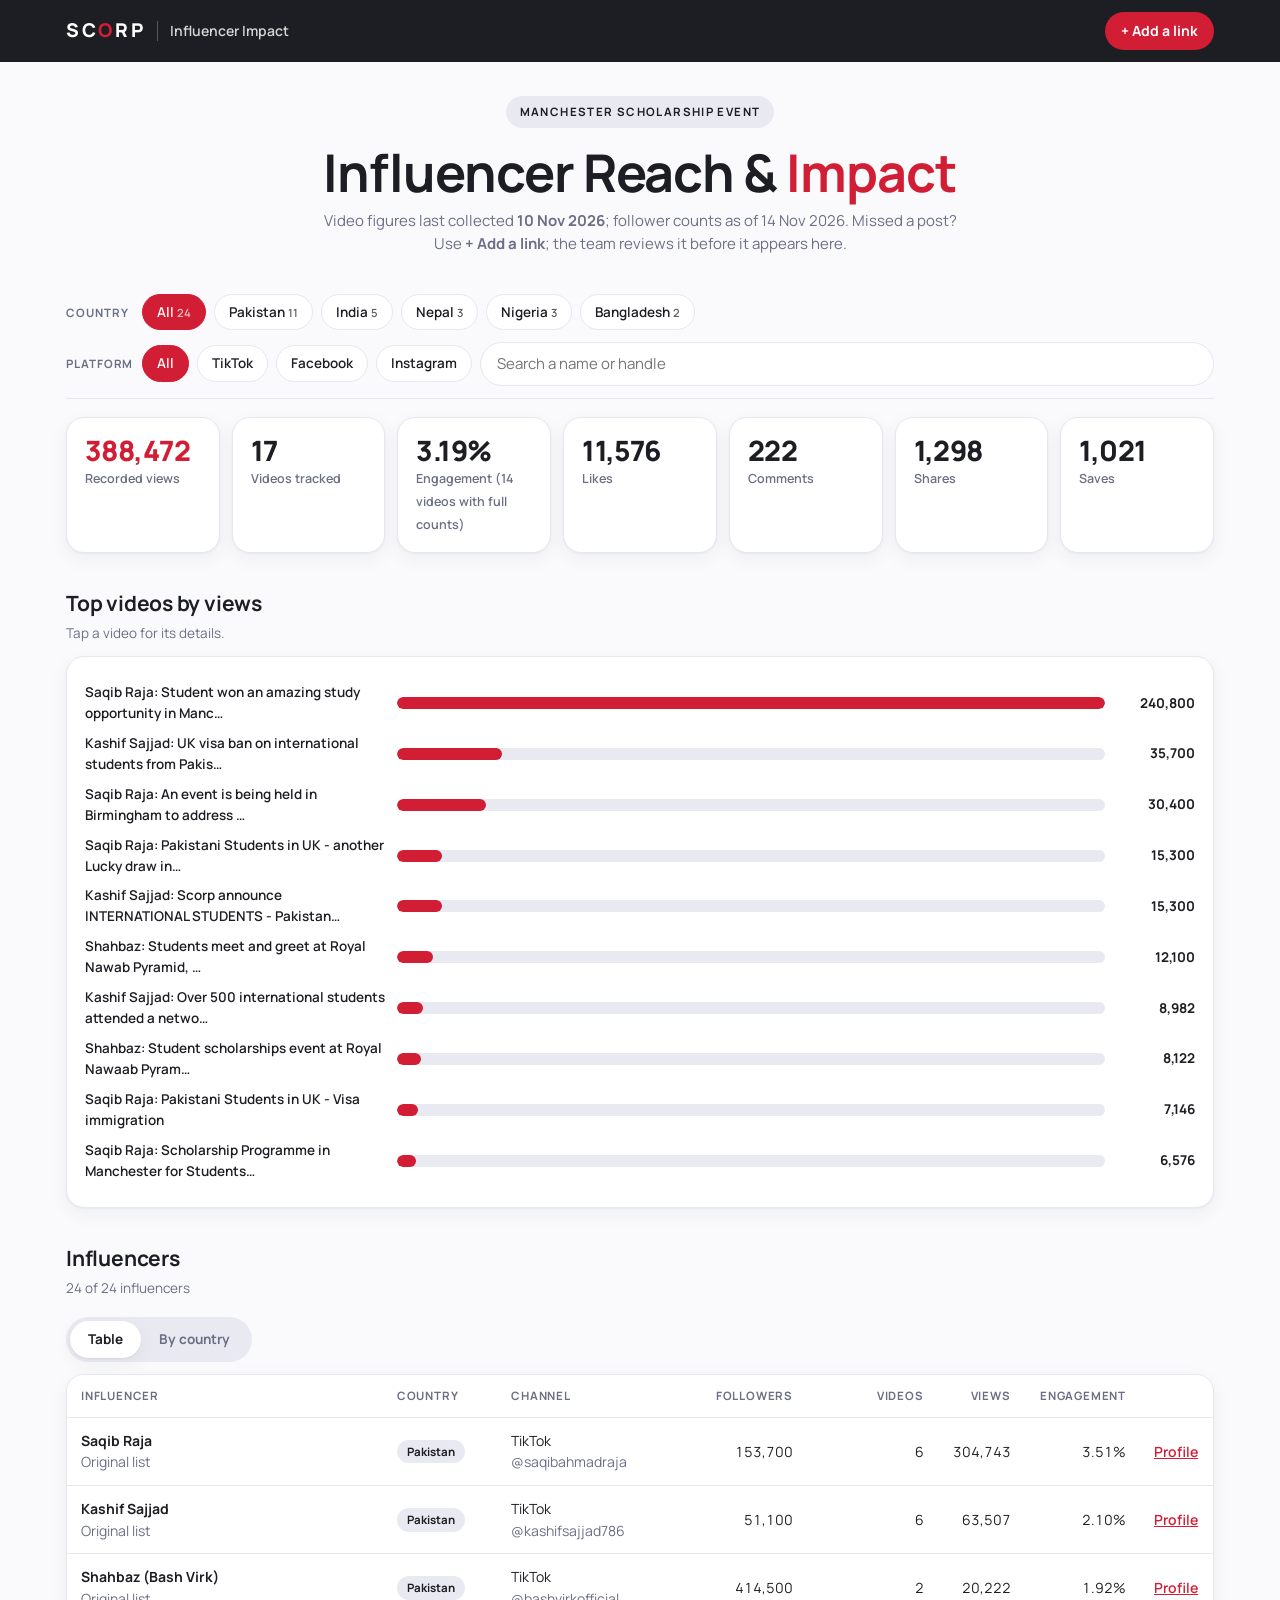
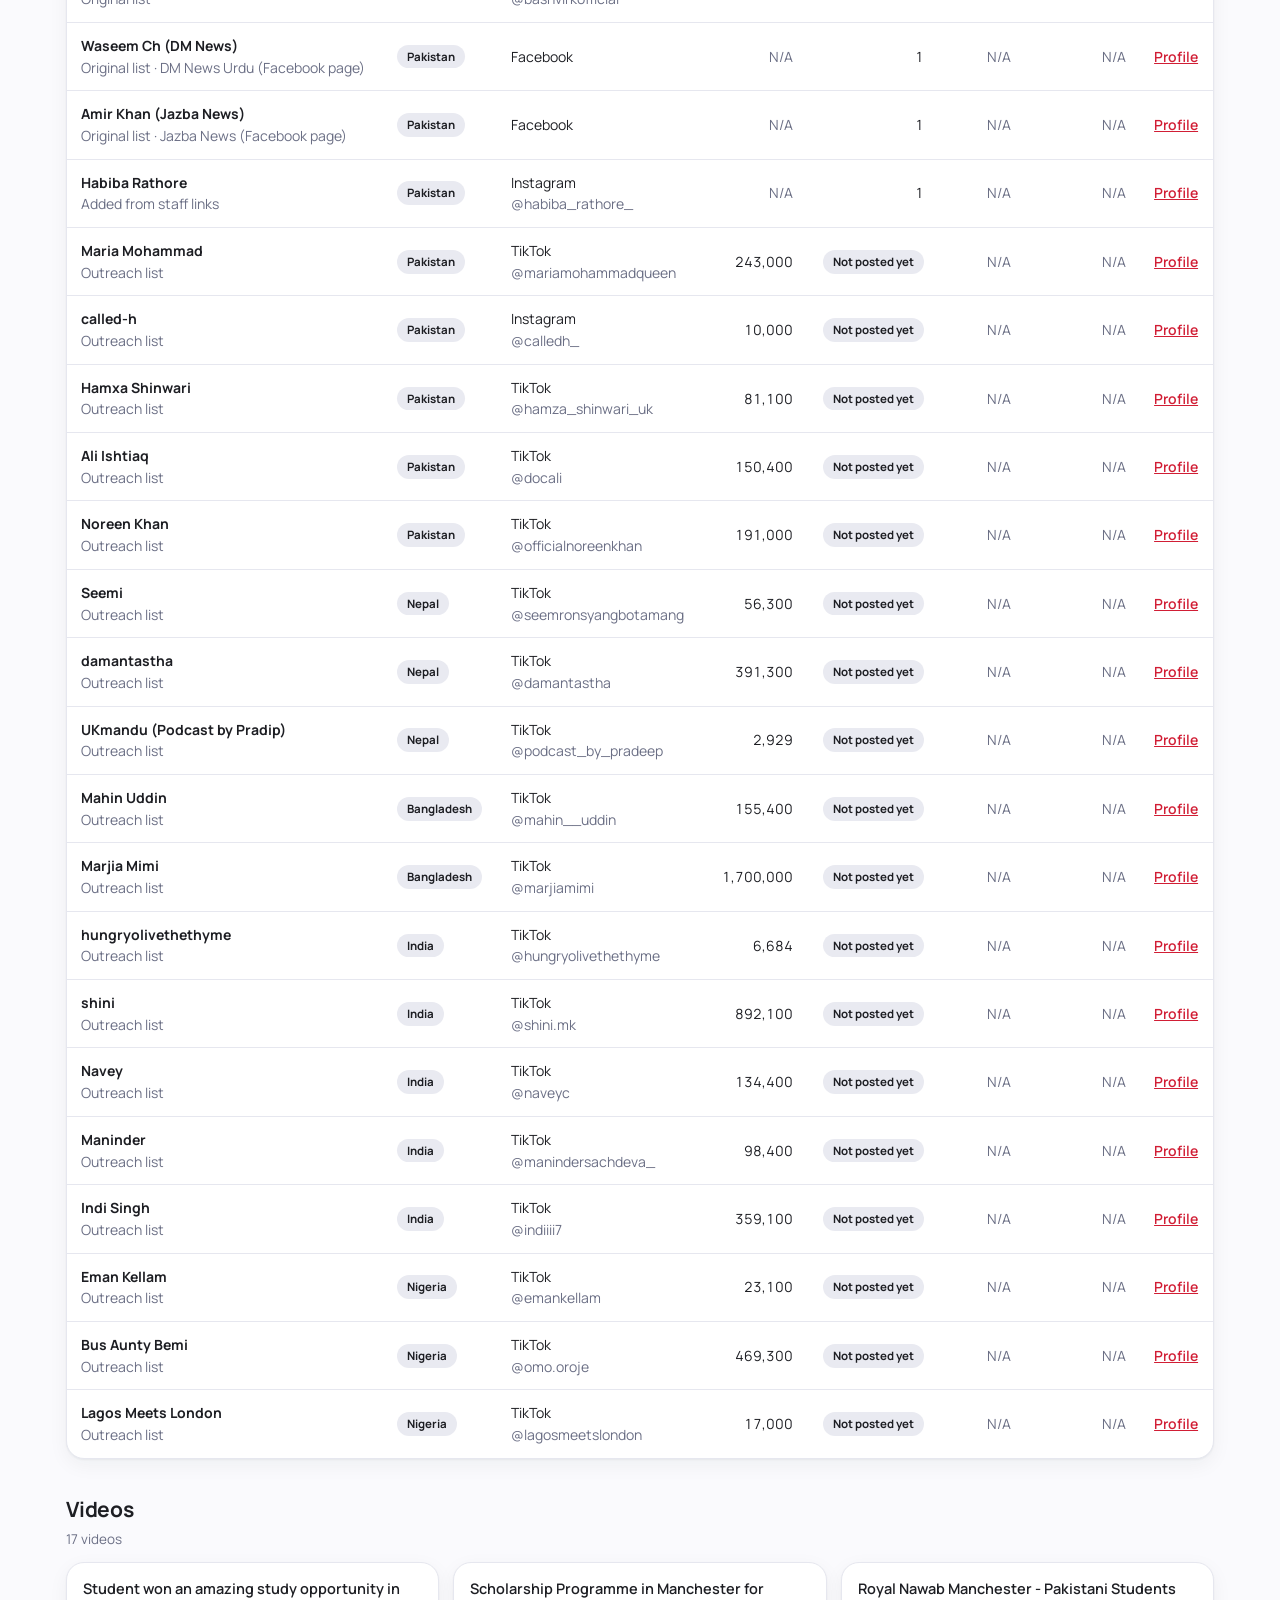
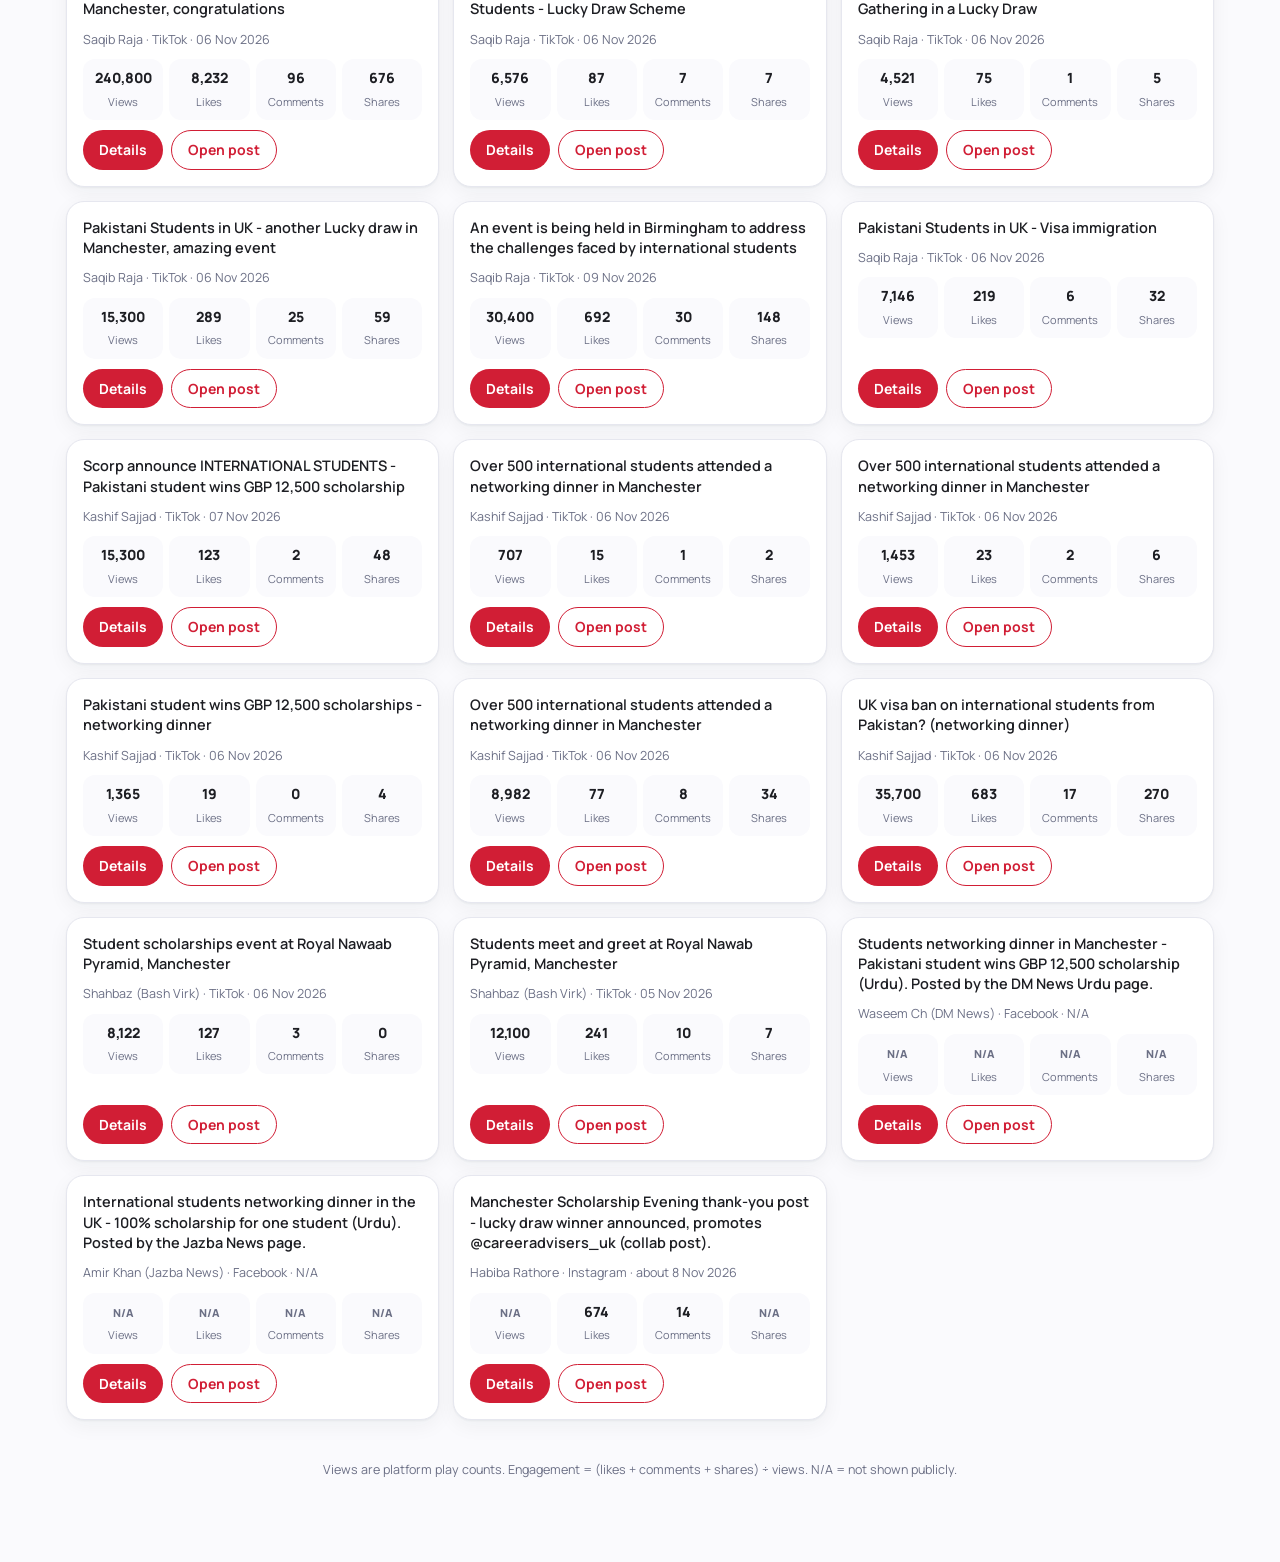
==== commit aecb2082: "Show real collection date" ====
--- a/index.html
+++ b/index.html
@@ -3,7 +3,7 @@
 <header class="top"><div class="in"><a class="logo" href="./">SC<i>O</i>RP</a><span class="sep"></span><span class="pn">Influencer Impact</span><a class="btn sm" href="https://docs.google.com/forms/d/e/1FAIpQLSfrYNntr-nBe1pw6hM6SDJ0h1Y4X-rVq7WPxCaLo4X-ch5Dkg/viewform" target="_blank" rel="noopener">+ Add a link</a></div></header>
 <div class="wrap">
 <section class="hero"><span class="eyebrow">Manchester scholarship event</span><h1>Influencer Reach &amp; <em>Impact</em></h1>
-<p class="sub">Public figures last collected <b id="upd"></b>. Missed a post? Use <b>+ Add a link</b>; the team reviews it before it appears here.</p></section>
+<p class="sub">Video figures last collected <b id="upd"></b>; follower counts as of 14 Nov 2026. Missed a post? Use <b>+ Add a link</b>; the team reviews it before it appears here.</p></section>
 
 <div class="filters" id="filters">
 <div class="frow"><span class="flab">Country</span><span id="fc" class="frow" style="overflow:visible"></span></div>
@@ -88,5 +88,5 @@
  const sh=e.target.closest('th.s');if(sh){const k=sh.dataset.s;if(S.sort===k)S.dir=-S.dir;else{S.sort=k;S.dir=k==='name'||k==='country'?1:-1}render();return}
  if(e.target.id==='rs'){S.c='';S.p='';S.q='';$('#fq').value='';render()}});
 document.addEventListener('keydown',e=>{if(e.key==='Escape')closeV()});
-(async()=>{M=await model();$('#upd').textContent=window.UPDATED||'';$('#fq').addEventListener('input',e=>{S.q=e.target.value.trim();render()});render();if(location.hash.length>1)openV(location.hash.slice(1))})();
+(async()=>{M=await model();{const d=M.vs.map(v=>v.collected).filter(Boolean).sort().pop();$('#upd').textContent=d?new Date(d+'T00:00:00').toLocaleDateString('en-GB',{day:'numeric',month:'short',year:'numeric'}):(window.UPDATED||'')}$('#fq').addEventListener('input',e=>{S.q=e.target.value.trim();render()});render();if(location.hash.length>1)openV(location.hash.slice(1))})();
 </script></body></html>
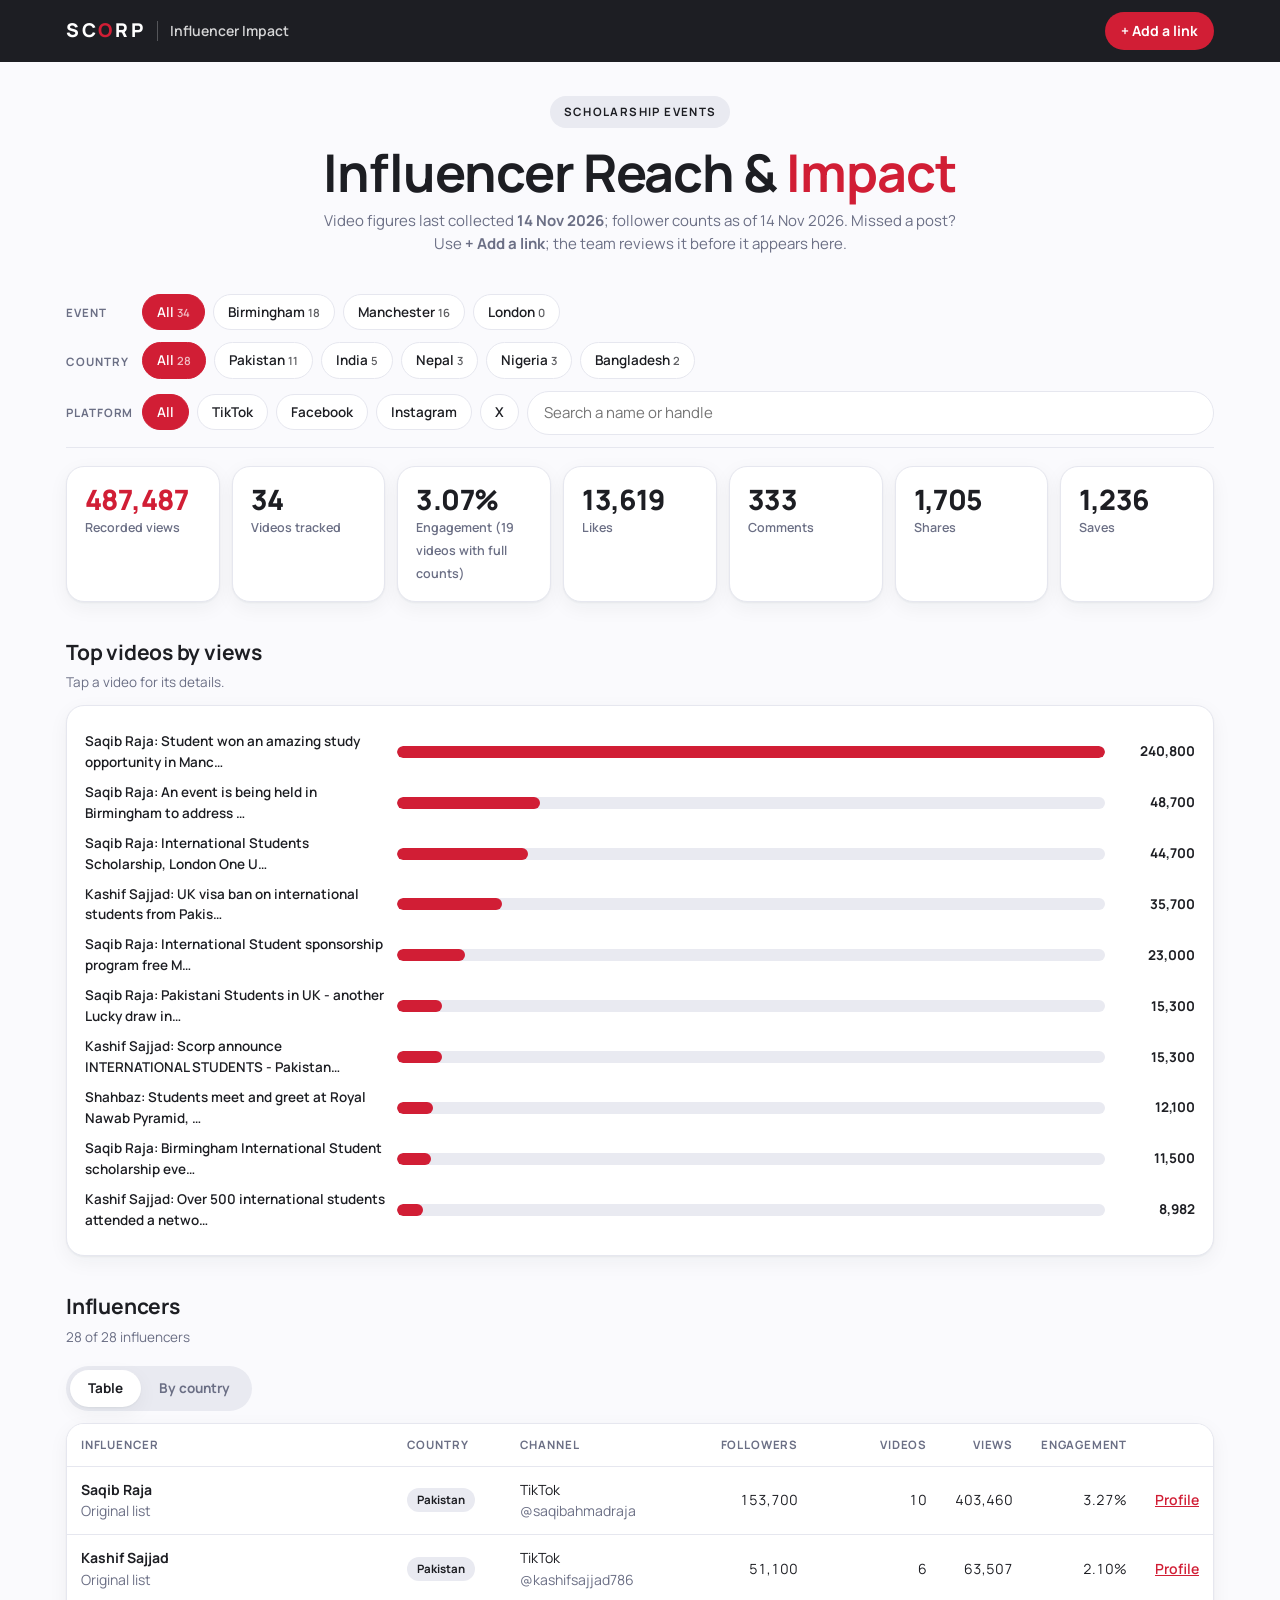
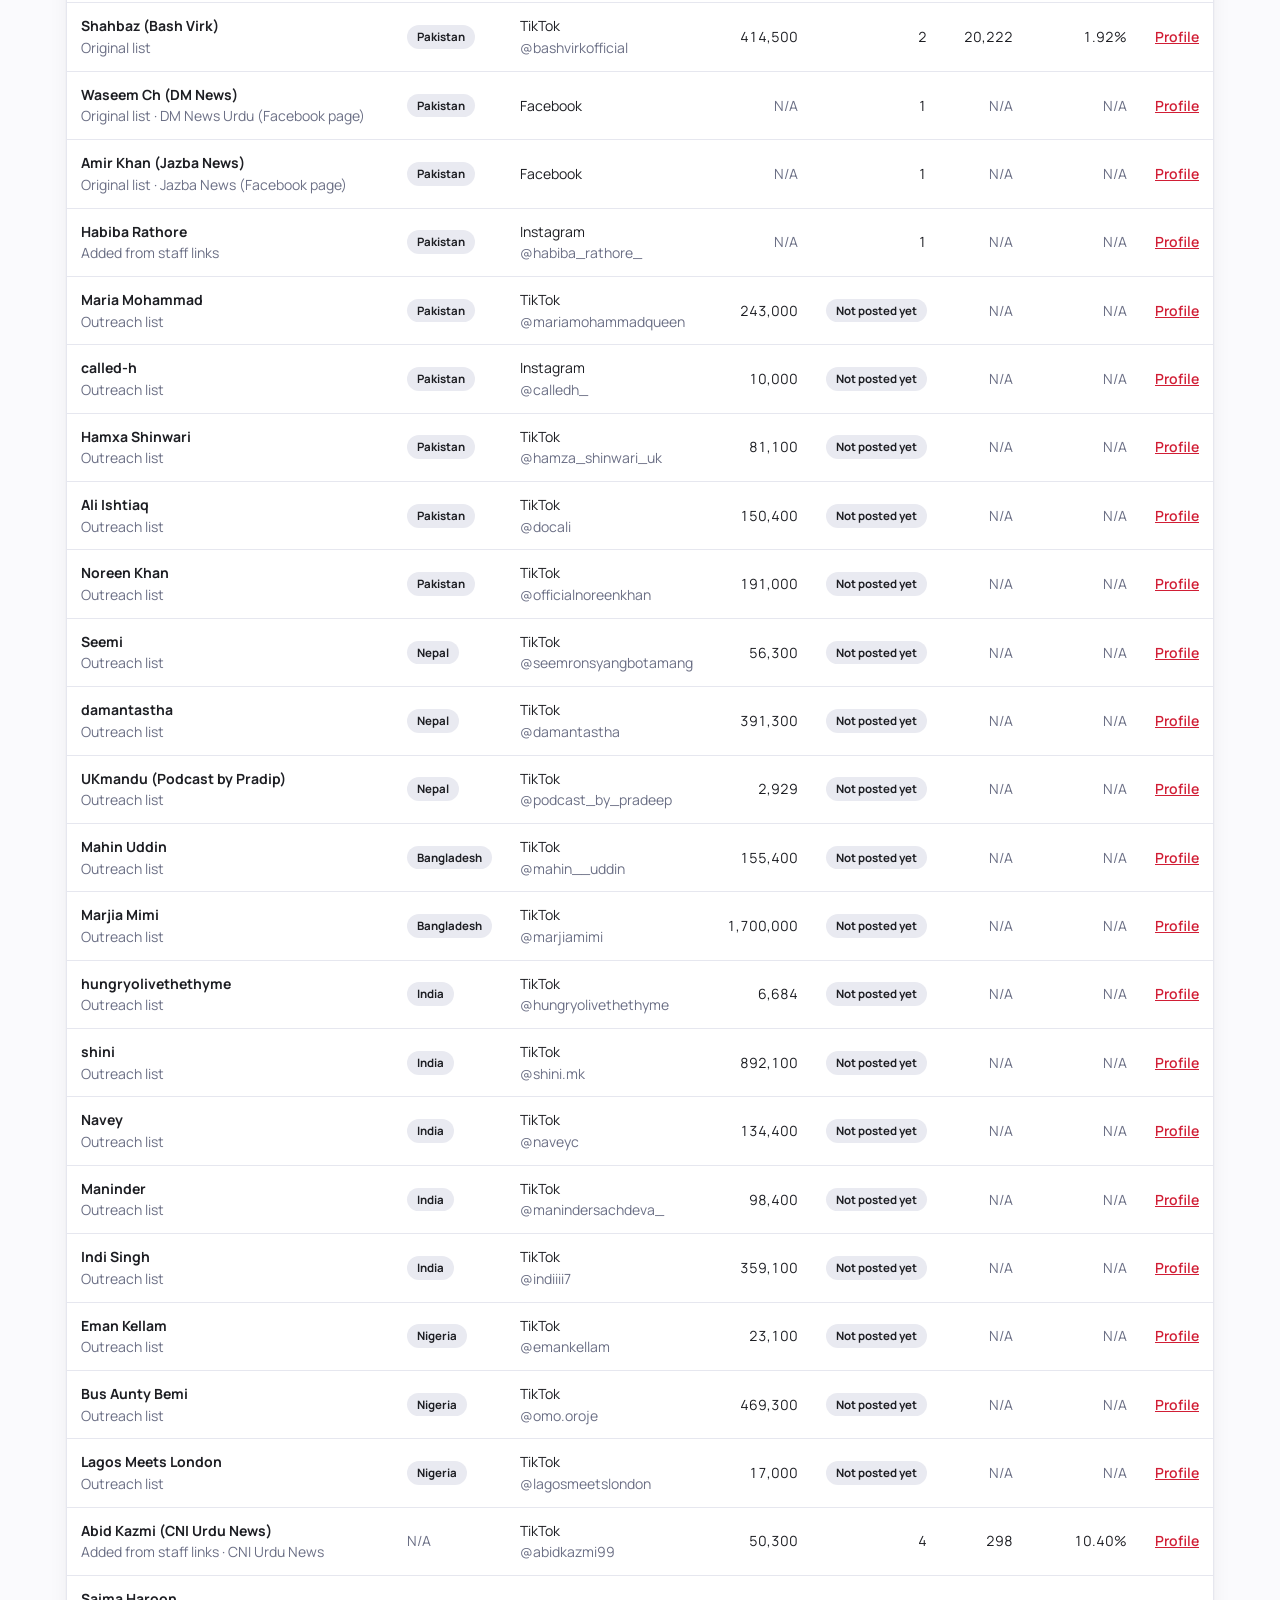
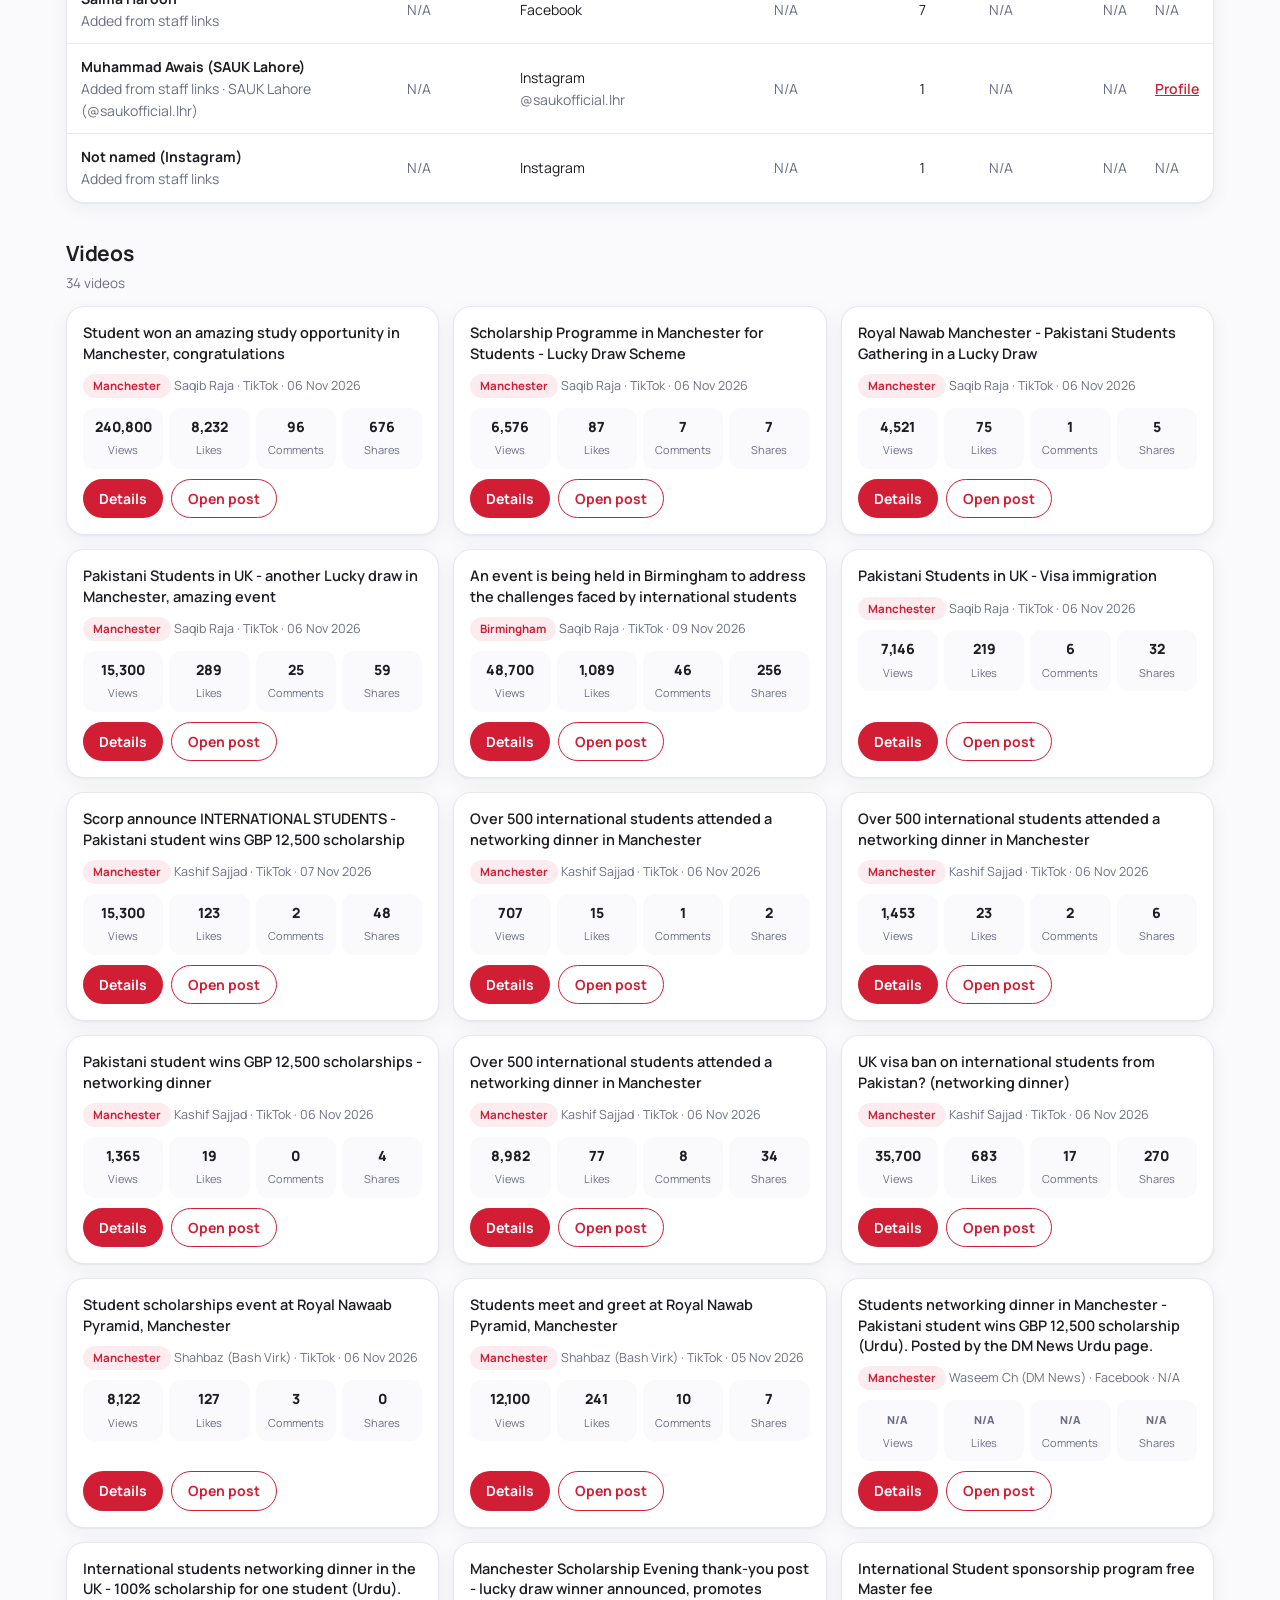
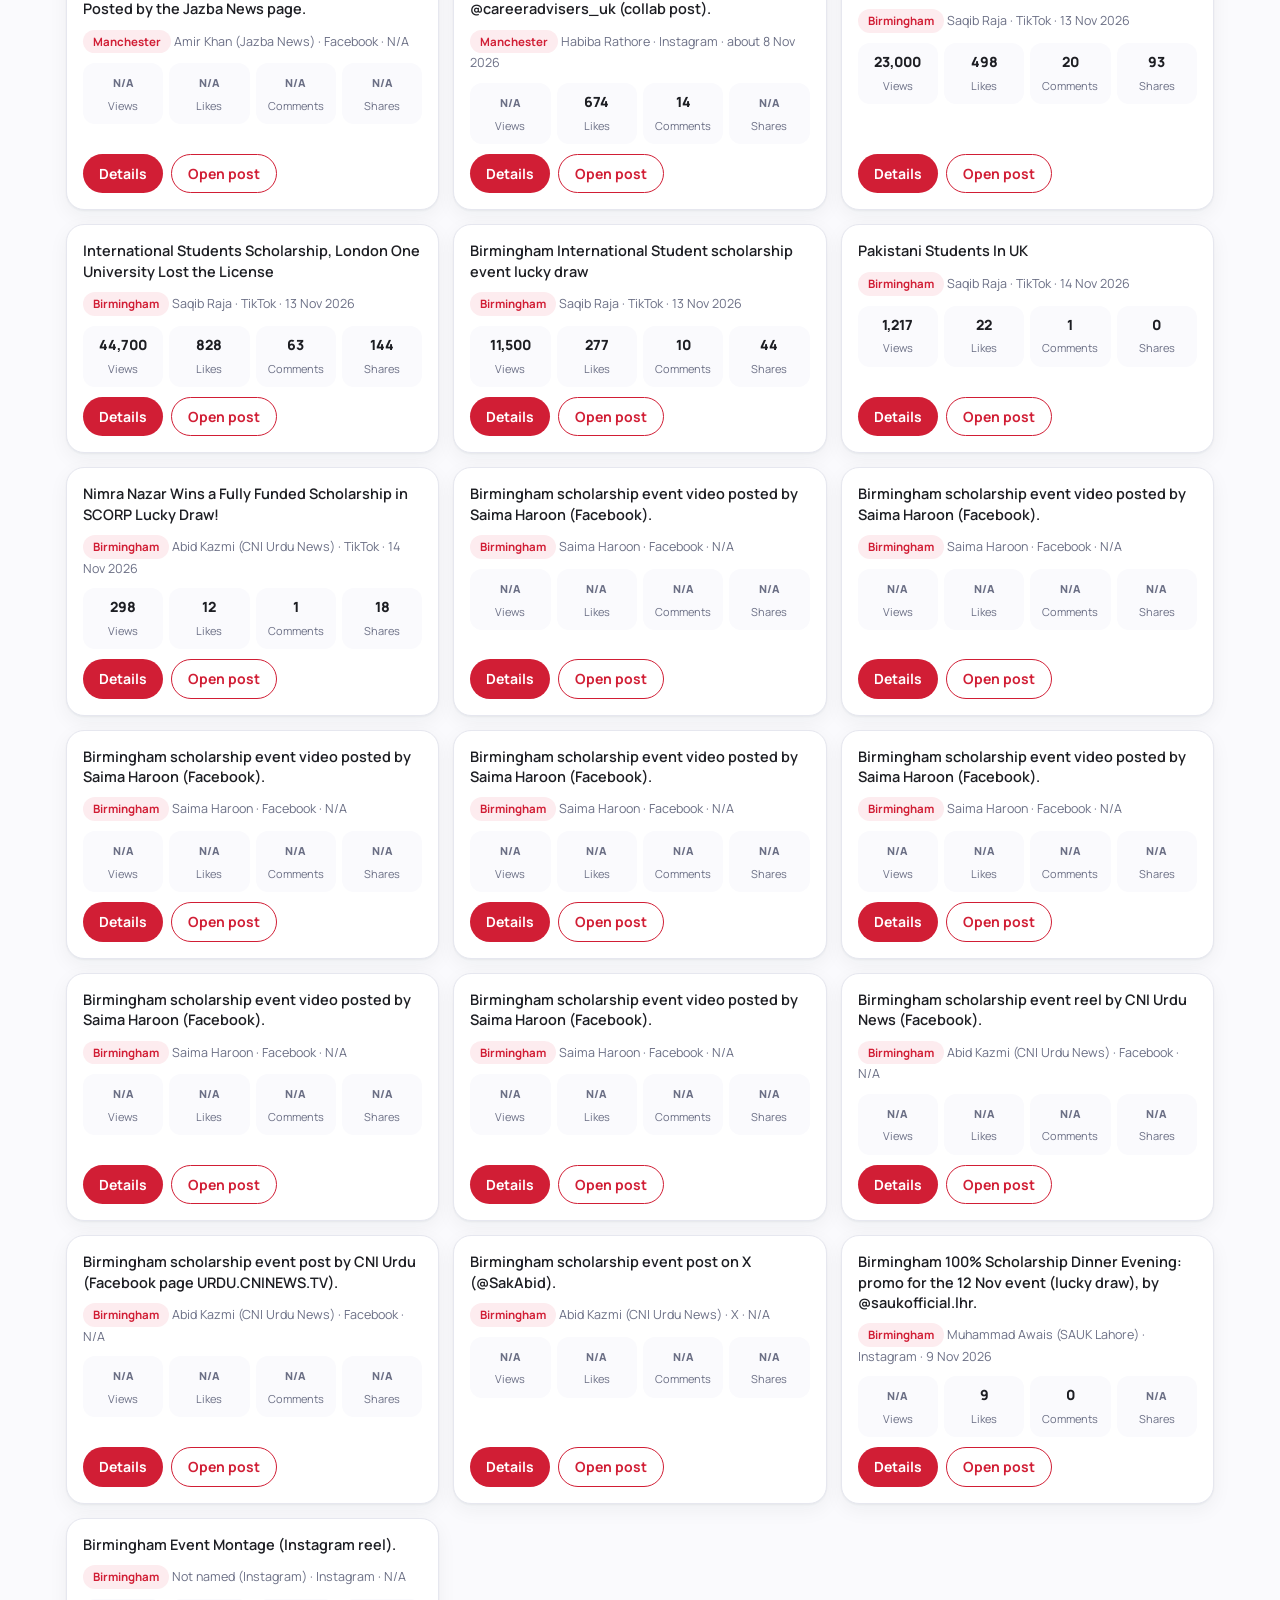
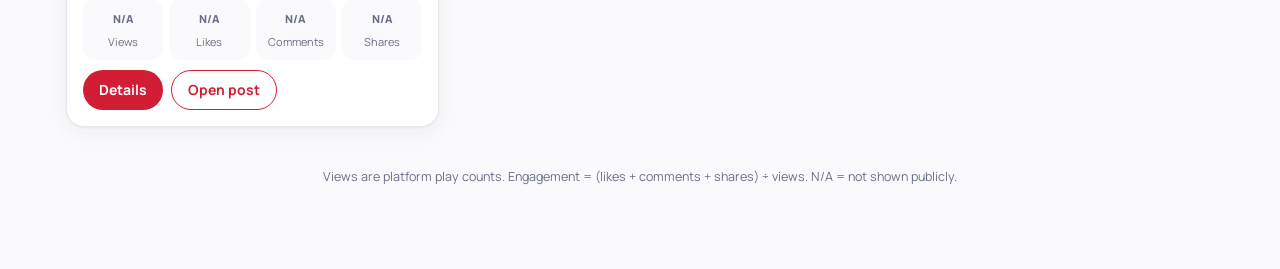
==== commit 319f3189: "Add event filter and Birmingham videos from team submissions" ====
--- a/index.html
+++ b/index.html
@@ -1,11 +1,12 @@
 <!doctype html><html lang="en"><head><meta charset="utf-8"><meta name="viewport" content="width=device-width,initial-scale=1">
-<title>Influencer Impact Dashboard</title><link rel="stylesheet" href="style.css"></head><body>
+<title>Influencer Impact Dashboard</title><link rel="stylesheet" href="style.css?v=4"></head><body>
 <header class="top"><div class="in"><a class="logo" href="./">SC<i>O</i>RP</a><span class="sep"></span><span class="pn">Influencer Impact</span><a class="btn sm" href="https://docs.google.com/forms/d/e/1FAIpQLSfrYNntr-nBe1pw6hM6SDJ0h1Y4X-rVq7WPxCaLo4X-ch5Dkg/viewform" target="_blank" rel="noopener">+ Add a link</a></div></header>
 <div class="wrap">
-<section class="hero"><span class="eyebrow">Manchester scholarship event</span><h1>Influencer Reach &amp; <em>Impact</em></h1>
+<section class="hero"><span class="eyebrow">Scholarship events</span><h1>Influencer Reach &amp; <em>Impact</em></h1>
 <p class="sub">Video figures last collected <b id="upd"></b>; follower counts as of 14 Nov 2026. Missed a post? Use <b>+ Add a link</b>; the team reviews it before it appears here.</p></section>
 
 <div class="filters" id="filters">
+<div class="frow"><span class="flab">Event</span><span id="fe" class="frow" style="overflow:visible"></span></div>
 <div class="frow"><span class="flab">Country</span><span id="fc" class="frow" style="overflow:visible"></span></div>
 <div class="frow"><span class="flab">Platform</span><span id="fp" class="frow" style="overflow:visible"></span><input class="search" id="fq" type="search" placeholder="Search a name or handle" aria-label="Search influencers"><button class="reset" id="rs">Clear filters</button></div>
 </div>
@@ -39,39 +40,41 @@
   ['views','likes','comments','shares','saves','reach'].forEach(k=>v[k]=num(l[k]));v.collected=l.collected_at||'';
   v.eng=(v.views&&v.likes!=null&&v.comments!=null&&v.shares!=null)?100*(v.likes+v.comments+v.shares)/v.views:null});
  is.forEach(i=>{i.country=i.country||'';i.followers=num(i.followers);i.reported=num(i.reported_videos)});
- const cm={};is.forEach(i=>cm[i.name]=i.country);vs.forEach(v=>v.country=cm[v.influencer]||'');return{vs,is}}
+ const cm={};is.forEach(i=>cm[i.name]=i.country);vs.forEach(v=>{v.country=cm[v.influencer]||'';v.event=v.event||''});return{vs,is}}
 
 let M;const $=s=>document.querySelector(s);
-const S={c:'',p:'',q:'',view:'table',sort:'',dir:-1};
+const S={e:'',c:'',p:'',q:'',view:'table',sort:'',dir:-1};
 const nameMatch=i=>!S.q||(i.name+' '+(i.handle||'')+' '+(i.outlet||'')).toLowerCase().includes(S.q.toLowerCase());
-function selVideos(){return M.vs.filter(v=>(!S.c||v.country===S.c)&&(!S.p||v.platform===S.p)&&(!S.q||v.influencer.toLowerCase().includes(S.q.toLowerCase())))}
-function selInf(){return M.is.filter(i=>(!S.c||i.country===S.c)&&nameMatch(i)&&(!S.p||i.platform===S.p||M.vs.some(v=>v.influencer===i.name&&v.platform===S.p)))}
+function selVideos(){return M.vs.filter(v=>(!S.e||v.event===S.e)&&(!S.c||v.country===S.c)&&(!S.p||v.platform===S.p)&&(!S.q||v.influencer.toLowerCase().includes(S.q.toLowerCase())))}
+function selInf(){return M.is.filter(i=>(!S.c||i.country===S.c)&&nameMatch(i)&&(!S.e||M.vs.some(v=>v.influencer===i.name&&v.event===S.e))&&(!S.p||i.platform===S.p||M.vs.some(v=>v.influencer===i.name&&v.platform===S.p)))}
 function tot(vs){const s=k=>{const a=vs.filter(v=>v[k]!=null);return a.length?a.reduce((t,v)=>t+v[k],0):null};const el=vs.filter(v=>v.eng!=null);const iv=el.reduce((t,v)=>t+v.views,0),ii=el.reduce((t,v)=>t+v.likes+v.comments+v.shares,0);return{n:vs.length,views:s('views'),likes:s('likes'),comments:s('comments'),shares:s('shares'),saves:s('saves'),eng:iv?100*ii/iv:null,elig:el.length}}
 function chips(){const cs={};M.is.forEach(i=>{if(i.country)cs[i.country]=(cs[i.country]||0)+1});
  const ch=(grp,val,label,cnt)=>`<button class="chip${S[grp]===val?' on':''}" data-g="${grp}" data-val="${esc(val)}">${esc(label)}${cnt!=null?`<small>${cnt}</small>`:''}</button>`;
  $('#fc').innerHTML=ch('c','','All',M.is.length)+Object.keys(cs).sort((a,b)=>cs[b]-cs[a]||a.localeCompare(b)).map(c=>ch('c',c,c,cs[c])).join('');
- $('#fp').innerHTML=['','TikTok','Facebook','Instagram'].map(x=>ch('p',x,x||'All')).join('');
- $('#rs').classList.toggle('show',!!(S.c||S.p||S.q))}
+ const ec={};M.vs.forEach(v=>{if(v.event)ec[v.event]=(ec[v.event]||0)+1});
+ $('#fe').innerHTML=ch('e','','All',M.vs.length)+['Birmingham','Manchester','London'].map(e=>ch('e',e,e,ec[e]||0)).join('');
+ $('#fp').innerHTML=['','TikTok','Facebook','Instagram','X'].map(x=>ch('p',x,x||'All')).join('');
+ $('#rs').classList.toggle('show',!!(S.e||S.c||S.p||S.q))}
 const SORTS={name:i=>i.name.toLowerCase(),country:i=>i.country,followers:i=>i.followers,tracked:i=>i.x.n,views:i=>i.x.views,eng:i=>i.x.eng};
 function render(){chips();const vs=selVideos(),t=tot(vs),inf=selInf();
  $('#kpis').innerHTML=`<div class="kpi hl"><b>${f(t.views)}</b><span>Recorded views</span></div><div class="kpi"><b>${f(t.n)}</b><span>Videos tracked</span></div><div class="kpi"><b>${p(t.eng)}</b><span>Engagement (${t.elig} videos with full counts)</span></div><div class="kpi"><b>${f(t.likes)}</b><span>Likes</span></div><div class="kpi"><b>${f(t.comments)}</b><span>Comments</span></div><div class="kpi"><b>${f(t.shares)}</b><span>Shares</span></div><div class="kpi"><b>${f(t.saves)}</b><span>Saves</span></div>`;
  const wv=vs.filter(v=>v.views!=null).sort((a,b)=>b.views-a.views).slice(0,10),mx=wv[0]?wv[0].views:1;
  $('#bars').innerHTML=wv.length?wv.map(v=>`<div class="row"><a href="video.html?id=${v.slug}" data-v="${v.slug}">${esc(v.influencer.split(' (')[0])}: ${esc(v.caption.slice(0,48))}${v.caption.length>48?'…':''}</a><div class="track"><div class="fill" style="width:${Math.max(1,100*v.views/mx)}%"></div></div><b>${v.views.toLocaleString('en-GB')}</b></div>`).join(''):'<div class="empty">No videos with a view count match these filters.</div>';
- inf.forEach(i=>i.x=tot(M.vs.filter(v=>v.influencer===i.name&&(!S.p||v.platform===S.p))));
+ inf.forEach(i=>i.x=tot(M.vs.filter(v=>v.influencer===i.name&&(!S.p||v.platform===S.p)&&(!S.e||v.event===S.e))));
  const key=SORTS[S.sort];const rows=key?[...inf].sort((a,b)=>{const x=key(a),y=key(b);if(x==null&&y==null)return 0;if(x==null)return 1;if(y==null)return -1;return (x<y?-1:x>y?1:0)*S.dir}):inf;
  $('#icount').textContent=`${inf.length} of ${M.is.length} influencers`+(S.c?` in ${S.c}`:'');
  const th=(k,l,n)=>`<th class="s${n?' n':''}${S.sort===k?' on':''}" data-s="${k}">${l}${S.sort===k?(S.dir<0?' ↓':' ↑'):''}</th>`;
- $('#inf').innerHTML='<thead><tr>'+th('name','Influencer')+th('country','Country')+'<th>Channel</th>'+th('followers','Followers',1)+th('tracked','Videos',1)+th('views','Views',1)+th('eng','Engagement',1)+'<th></th></tr></thead><tbody>'+(rows.length?rows.map(i=>{const x=i.x;return `<tr><td><span class="nm">${esc(i.name)}</span><br><span class="na">${esc(i.group)}${i.outlet?' · '+esc(i.outlet):''}</span></td><td>${i.country?`<span class="tag">${esc(i.country)}</span>`:'<span class="na">N/A</span>'}</td><td>${esc(i.platform)}${i.handle?'<br><span class="na">'+esc(i.handle)+'</span>':''}</td><td class="n">${f(i.followers)}</td><td class="n">${x.n?x.n:(i.group==='Outreach list'?'<span class="tag">Not posted yet</span>':'0')}</td><td class="n">${f(x.views)}</td><td class="n">${p(x.eng)}</td><td><a href="${esc(i.profile_url)}" target="_blank" rel="noopener">Profile</a></td></tr>`}).join(''):'<tr><td colspan="8" class="empty">No influencers match these filters.</td></tr>')+'</tbody>';
+ $('#inf').innerHTML='<thead><tr>'+th('name','Influencer')+th('country','Country')+'<th>Channel</th>'+th('followers','Followers',1)+th('tracked','Videos',1)+th('views','Views',1)+th('eng','Engagement',1)+'<th></th></tr></thead><tbody>'+(rows.length?rows.map(i=>{const x=i.x;return `<tr><td><span class="nm">${esc(i.name)}</span><br><span class="na">${esc(i.group)}${i.outlet?' · '+esc(i.outlet):''}</span></td><td>${i.country?`<span class="tag">${esc(i.country)}</span>`:'<span class="na">N/A</span>'}</td><td>${esc(i.platform)}${i.handle?'<br><span class="na">'+esc(i.handle)+'</span>':''}</td><td class="n">${f(i.followers)}</td><td class="n">${x.n?x.n:(i.group==='Outreach list'?'<span class="tag">Not posted yet</span>':'0')}</td><td class="n">${f(x.views)}</td><td class="n">${p(x.eng)}</td><td>${i.profile_url?`<a href="${esc(i.profile_url)}" target="_blank" rel="noopener">Profile</a>`:'<span class="na">N/A</span>'}</td></tr>`}).join(''):'<tr><td colspan="8" class="empty">No influencers match these filters.</td></tr>')+'</tbody>';
  const g={};inf.forEach(i=>{(g[i.country||'No country']=g[i.country||'No country']||[]).push(i)});
- $('#vcountry').innerHTML=Object.keys(g).length?Object.keys(g).sort((a,b)=>g[b].length-g[a].length||a.localeCompare(b)).map(c=>`<div class="cgrp"><h3>${esc(c)} <span>(${g[c].length})</span></h3><div class="pills">${[...g[c]].sort((a,b)=>(b.followers||0)-(a.followers||0)).map(i=>`<a class="pl" href="${esc(i.profile_url)}" target="_blank" rel="noopener">${esc(i.name)}${i.followers!=null?`<small>${fmtK(i.followers)}</small>`:''}</a>`).join('')}</div></div>`).join(''):'<div class="empty">No influencers match these filters.</div>';
+ $('#vcountry').innerHTML=Object.keys(g).length?Object.keys(g).sort((a,b)=>g[b].length-g[a].length||a.localeCompare(b)).map(c=>`<div class="cgrp"><h3>${esc(c)} <span>(${g[c].length})</span></h3><div class="pills">${[...g[c]].sort((a,b)=>(b.followers||0)-(a.followers||0)).map(i=>`<a class="pl" ${i.profile_url?`href="${esc(i.profile_url)}" `:''}target="_blank" rel="noopener">${esc(i.name)}${i.followers!=null?`<small>${fmtK(i.followers)}</small>`:''}</a>`).join('')}</div></div>`).join(''):'<div class="empty">No influencers match these filters.</div>';
  $('#vtable').hidden=S.view!=='table';$('#vcountry').hidden=S.view!=='country';document.querySelectorAll('.tab').forEach(b=>b.classList.toggle('on',b.dataset.view===S.view));
  $('#vcount').textContent=`${vs.length} video${vs.length==1?'':'s'}`;
- $('#vids').innerHTML=vs.length?vs.map(v=>`<div class="vc"><h3><a href="video.html?id=${v.slug}" data-v="${v.slug}">${esc(v.caption)}</a></h3><div class="meta">${esc(v.influencer)} &middot; ${esc(v.platform)} &middot; ${esc(v.posted)}</div><div class="stats"><div><b>${f(v.views)}</b><span>Views</span></div><div><b>${f(v.likes)}</b><span>Likes</span></div><div><b>${f(v.comments)}</b><span>Comments</span></div><div><b>${f(v.shares)}</b><span>Shares</span></div></div><div class="btns"><a class="btn sm" href="video.html?id=${v.slug}" data-v="${v.slug}">Details</a><a class="btn sm ghost" href="${esc(v.url)}" target="_blank" rel="noopener">Open post</a></div></div>`).join(''):'<div class="card empty" style="grid-column:1/-1">No videos match these filters.</div>'}
+ $('#vids').innerHTML=vs.length?vs.map(v=>`<div class="vc"><h3><a href="video.html?id=${v.slug}" data-v="${v.slug}">${esc(v.caption)}</a></h3><div class="meta">${v.event?`<span class="tag red">${esc(v.event)}</span> `:''}${esc(v.influencer)} &middot; ${esc(v.platform)} &middot; ${esc(v.posted)}</div><div class="stats"><div><b>${f(v.views)}</b><span>Views</span></div><div><b>${f(v.likes)}</b><span>Likes</span></div><div><b>${f(v.comments)}</b><span>Comments</span></div><div><b>${f(v.shares)}</b><span>Shares</span></div></div><div class="btns"><a class="btn sm" href="video.html?id=${v.slug}" data-v="${v.slug}">Details</a><a class="btn sm ghost" href="${esc(v.url)}" target="_blank" rel="noopener">Open post</a></div></div>`).join(''):'<div class="card empty" style="grid-column:1/-1">No videos match these filters.</div>'}
 function spark(h){const pts=h.filter(x=>num(x.views)!=null);if(pts.length<2)return '<p class="na">Growth chart appears once this video has been checked at least twice.</p>';const v=pts.map(x=>num(x.views)),mn=Math.min(...v),mx=Math.max(...v),W=300,H=50;const c=v.map((y,i)=>`${(i/(v.length-1))*W},${H-(mx==mn?H/2:((y-mn)/(mx-mn))*(H-6))-3}`).join(' ');return `<svg class="spark" viewBox="0 0 ${W} ${H}" preserveAspectRatio="none"><polyline fill="none" stroke="var(--bar)" stroke-width="2" points="${c}"/></svg><p class="na">${esc(pts[0].collected_at)}: ${v[0].toLocaleString('en-GB')} &rarr; ${esc(pts[pts.length-1].collected_at)}: ${v[v.length-1].toLocaleString('en-GB')} views</p>`}
 function embed(v){if(v.platform==='TikTok')return `<iframe src="https://www.tiktok.com/embed/v2/${esc(v.post_id)}" width="325" height="580" allowfullscreen loading="lazy"></iframe>`;if(v.platform==='Facebook')return `<iframe src="https://www.facebook.com/plugins/video.php?href=${encodeURIComponent(v.url)}&show_text=false&width=360" width="360" height="640" allowfullscreen loading="lazy"></iframe>`;if(v.platform==='Instagram')return `<iframe src="${esc(v.url.replace(/\/?$/,'/'))}embed" width="360" height="640" loading="lazy"></iframe>`;return ''}
 function copyText(t,btn){const done=ok=>{btn.textContent=ok?'Copied':'Press and hold the link to copy'};try{if(navigator.clipboard&&window.isSecureContext){navigator.clipboard.writeText(t).then(()=>done(true),()=>done(false));return}}catch(e){}const a=document.createElement('textarea');a.value=t;a.setAttribute('readonly','');a.style.cssText='position:fixed;top:0;left:0;opacity:0';document.body.appendChild(a);a.focus();a.select();a.setSelectionRange(0,t.length);let ok=false;try{ok=document.execCommand('copy')}catch(e){}document.body.removeChild(a);done(ok)}
 function openV(slug){const v=M.vs.find(x=>x.slug===slug);if(!v)return;const cell=(l,x)=>`<div class="kpi"><b>${f(x)}</b><span>${l}</span></div>`;
- $('#mbody').innerHTML=`<h1 style="padding-right:50px">${esc(v.caption)}</h1><p class="na">${esc(v.influencer)}${v.country?' &middot; '+esc(v.country):''} &middot; ${esc(v.platform)} &middot; ${esc(v.posted)}</p>
+ $('#mbody').innerHTML=`<h1 style="padding-right:50px">${esc(v.caption)}</h1><p class="na">${v.event?esc(v.event)+' &middot; ':''}${esc(v.influencer)}${v.country?' &middot; '+esc(v.country):''} &middot; ${esc(v.platform)} &middot; ${esc(v.posted)}</p>
  <div class="btns"><a class="btn" href="${esc(v.url)}" target="_blank" rel="noopener">Open post on ${esc(v.platform)}</a><button class="btn ghost" id="cp">Copy link</button></div>
  <div class="grid">${cell('Views',v.views)}${cell('Likes',v.likes)}${cell('Comments',v.comments)}${cell('Shares',v.shares)}${cell('Saves',v.saves)}${cell('Unique reach',v.reach)}<div class="kpi"><b>${p(v.eng)}</b><span>Engagement rate</span></div></div>
  <h2 style="margin-top:8px">Views over time</h2><div class="card">${spark(v.hist)}</div>
@@ -86,7 +89,7 @@
  const c=e.target.closest('.chip');if(c){S[c.dataset.g]=c.dataset.val;render();return}
  const tb=e.target.closest('.tab');if(tb){S.view=tb.dataset.view;render();return}
  const sh=e.target.closest('th.s');if(sh){const k=sh.dataset.s;if(S.sort===k)S.dir=-S.dir;else{S.sort=k;S.dir=k==='name'||k==='country'?1:-1}render();return}
- if(e.target.id==='rs'){S.c='';S.p='';S.q='';$('#fq').value='';render()}});
+ if(e.target.id==='rs'){S.e='';S.c='';S.p='';S.q='';$('#fq').value='';render()}});
 document.addEventListener('keydown',e=>{if(e.key==='Escape')closeV()});
 (async()=>{M=await model();{const d=M.vs.map(v=>v.collected).filter(Boolean).sort().pop();$('#upd').textContent=d?new Date(d+'T00:00:00').toLocaleDateString('en-GB',{day:'numeric',month:'short',year:'numeric'}):(window.UPDATED||'')}$('#fq').addEventListener('input',e=>{S.q=e.target.value.trim();render()});render();if(location.hash.length>1)openV(location.hash.slice(1))})();
 </script></body></html>
--- a/style.css
+++ b/style.css
@@ -40,3 +40,4 @@
 .modal{position:fixed;inset:0;background:rgba(20,21,26,.6);display:none;align-items:flex-start;justify-content:center;overflow:auto;padding:12px;z-index:50}.modal.open{display:flex}.mbox{background:var(--bg);border-radius:22px;max-width:760px;width:100%;padding:20px;margin:auto}.mbox h1{font-size:24px;text-align:left}
 @media print{.top,.filters,.btns,.tabs{display:none}body{background:#fff}}
 @media (max-width:640px){.pn{display:none}.top .btn{margin-left:auto}.hero{padding:22px 0 14px}.bars .row{grid-template-columns:1fr 70px}.bars .row .track{grid-column:1/-1;order:3}dl{grid-template-columns:1fr}.stats b{font-size:13px}.kpi b{font-size:23px}.flab{display:none}th,td{padding:10px}}
+@media (max-width:640px){.sep{display:none}.filters{position:static;border-bottom:0}.frow:last-child{flex-wrap:wrap;overflow:visible}#fp{flex-wrap:wrap!important}.search{flex:1 1 100%;order:3}.reset{order:4}.chip{font-size:13px;padding:6px 12px}}
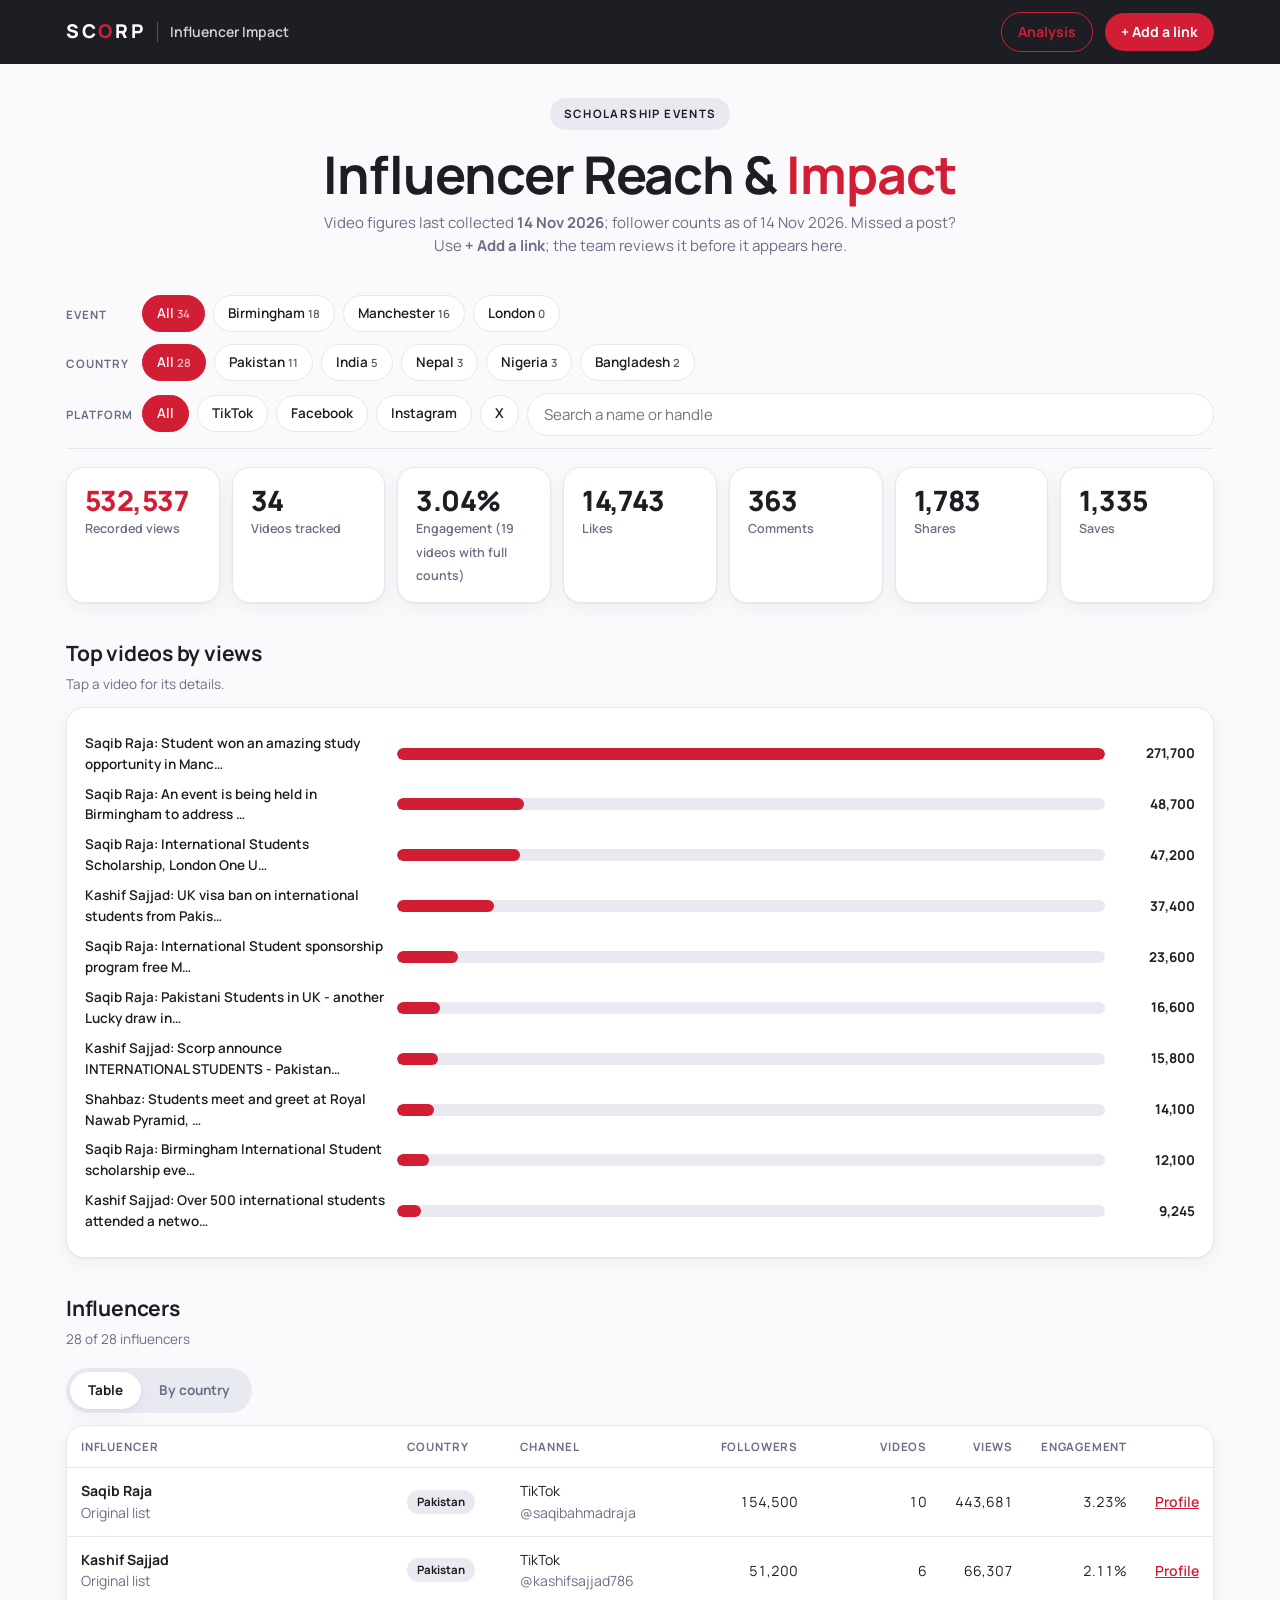
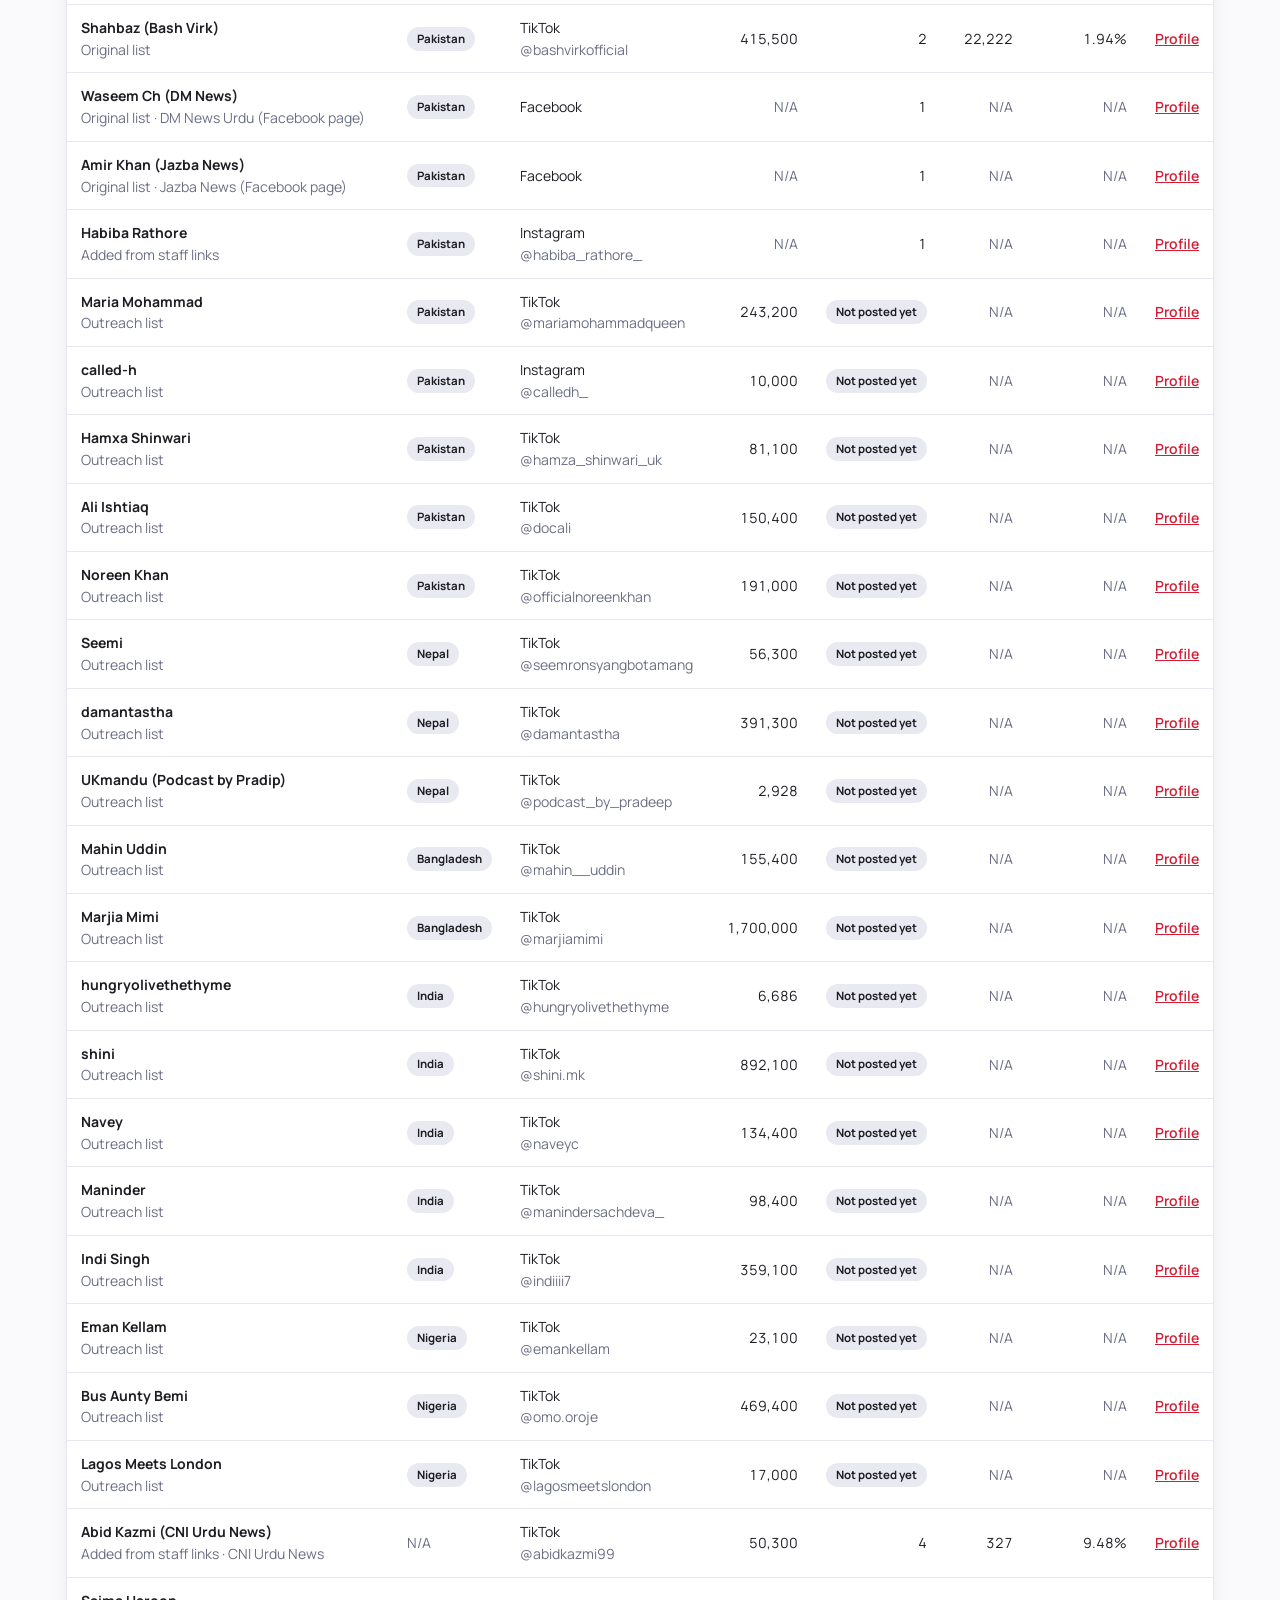
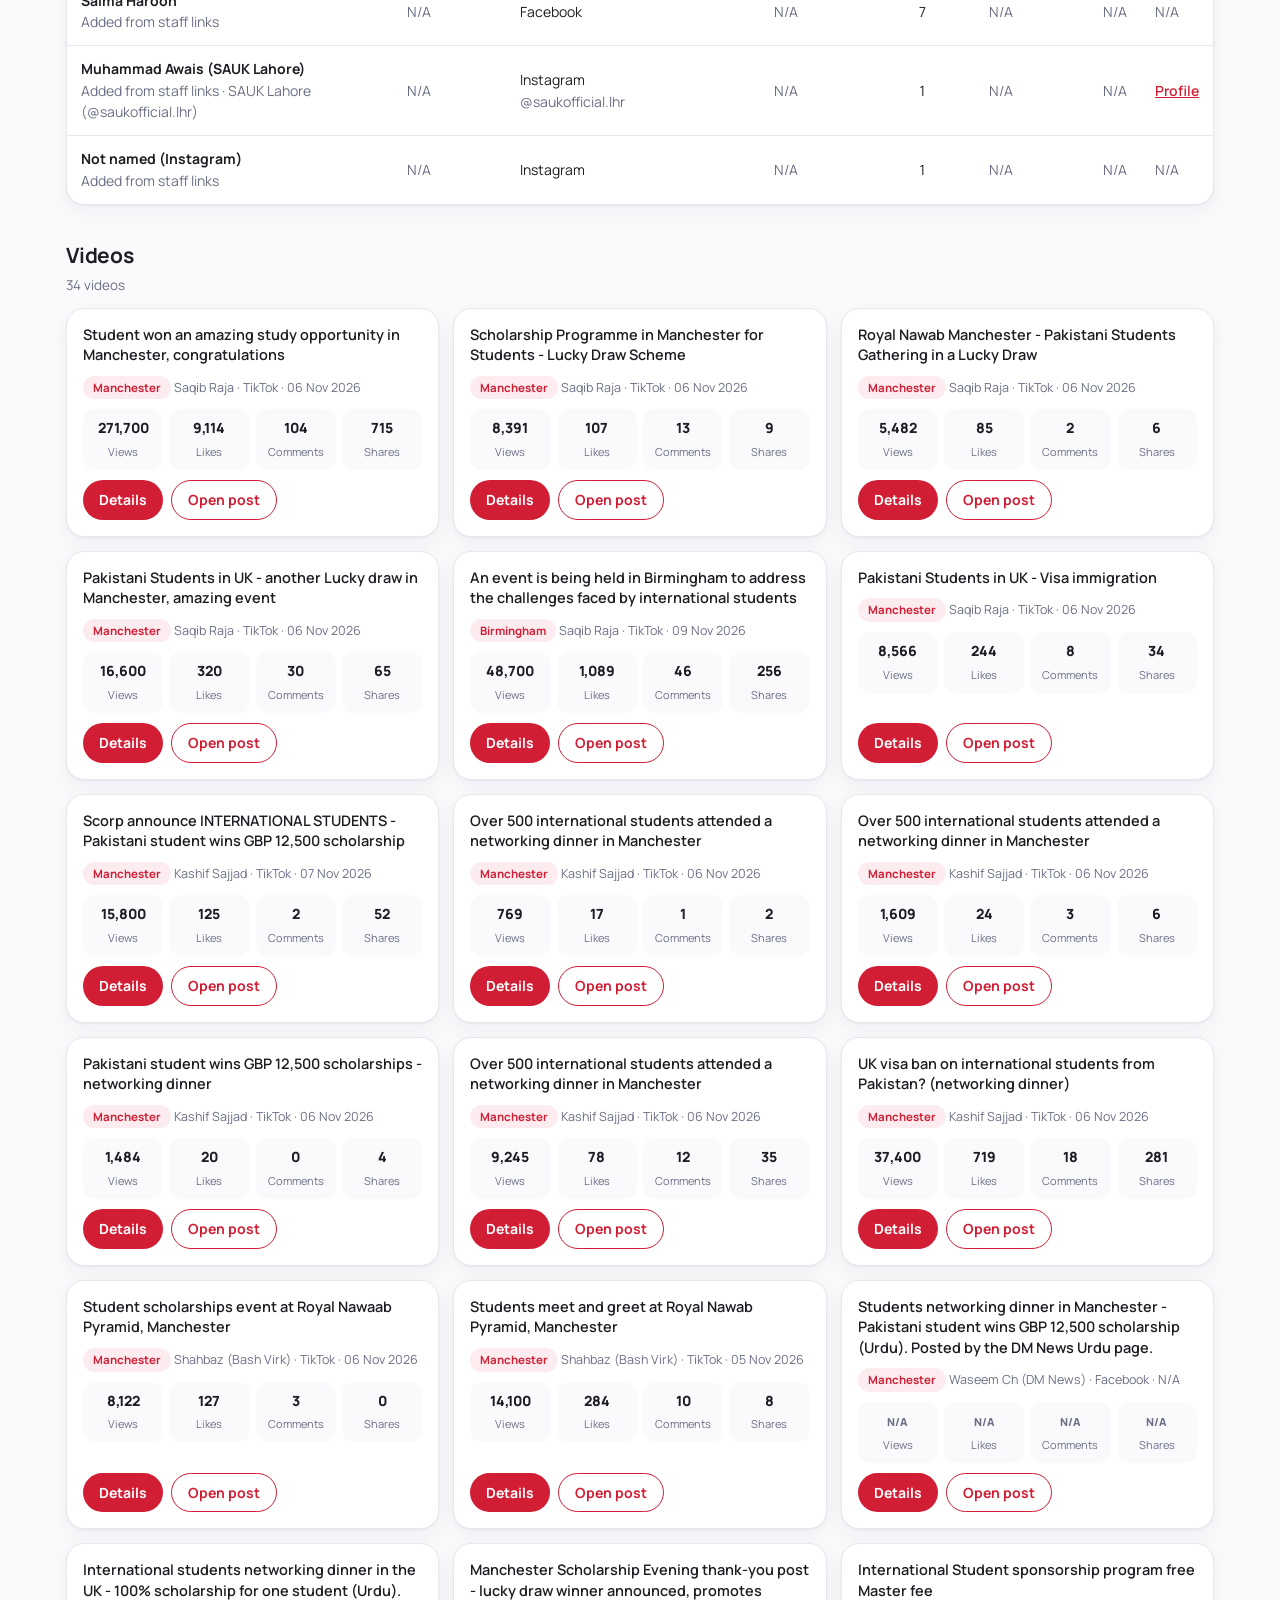
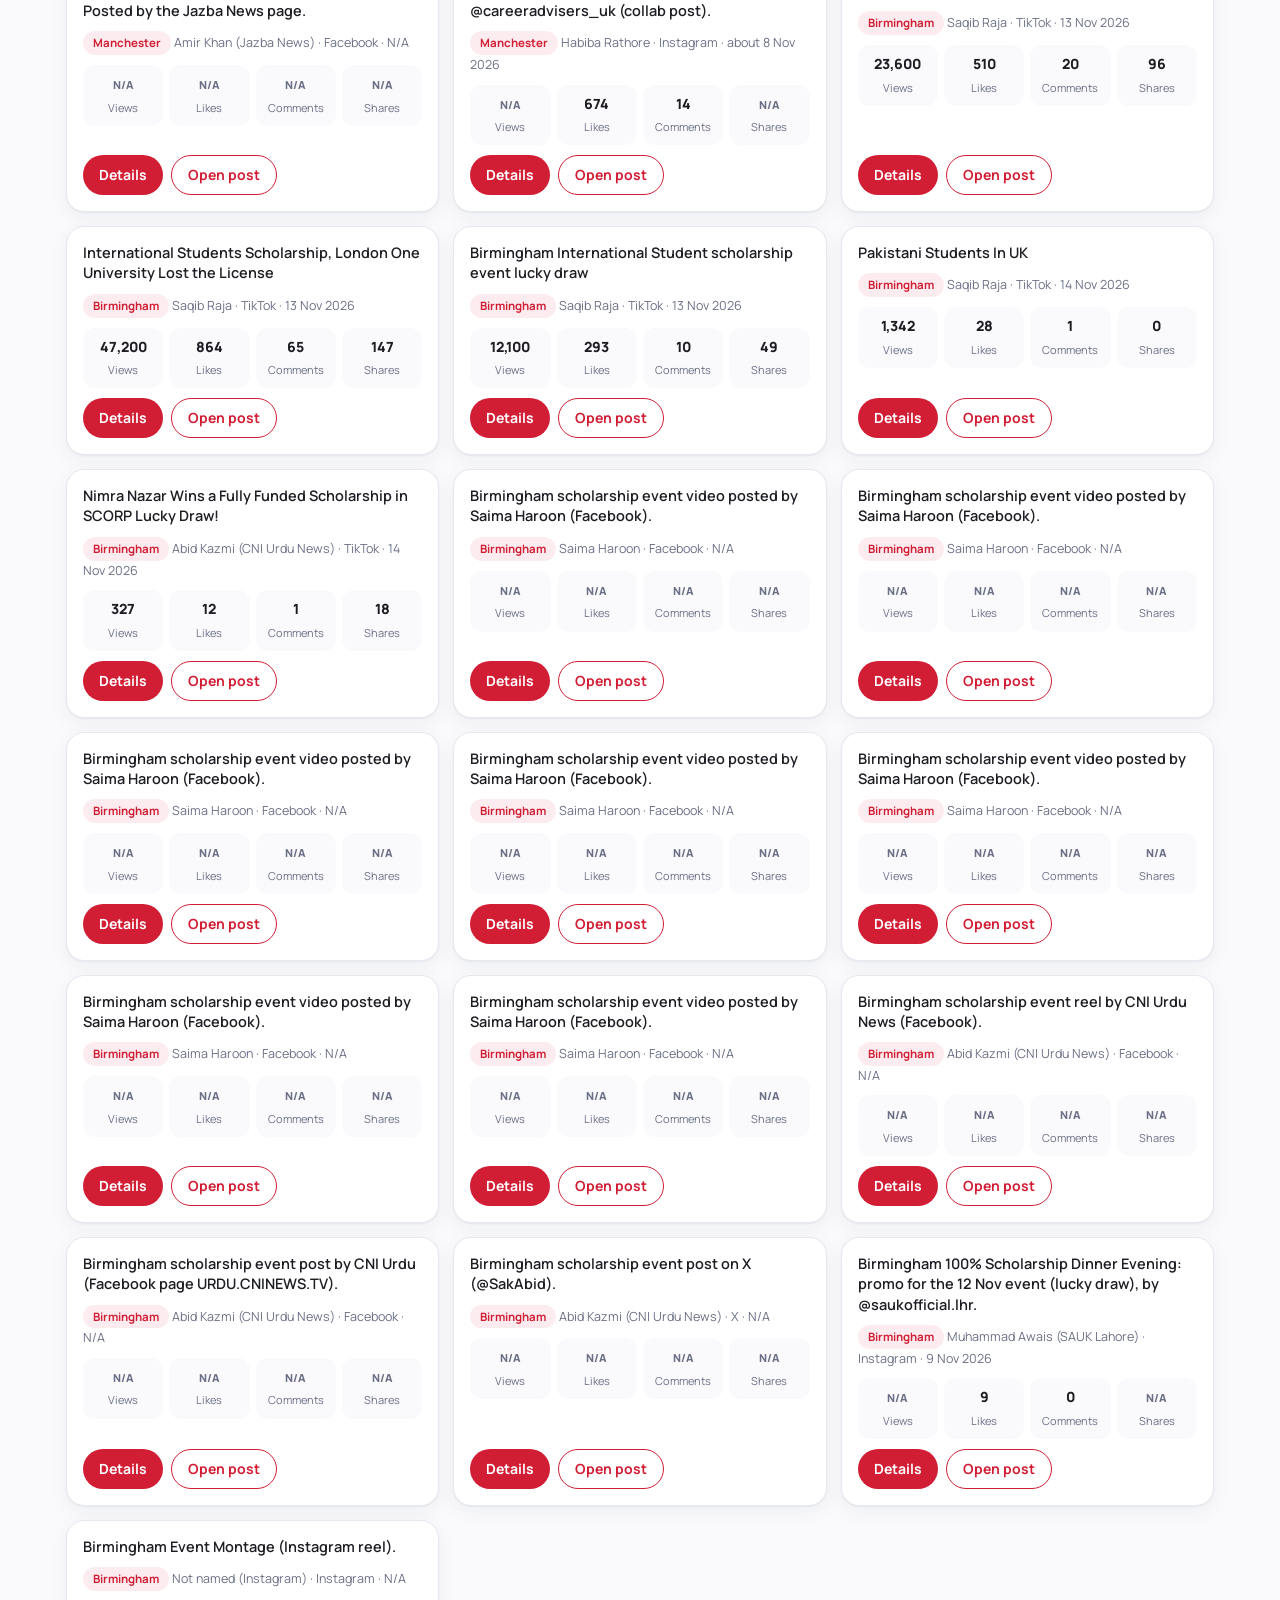
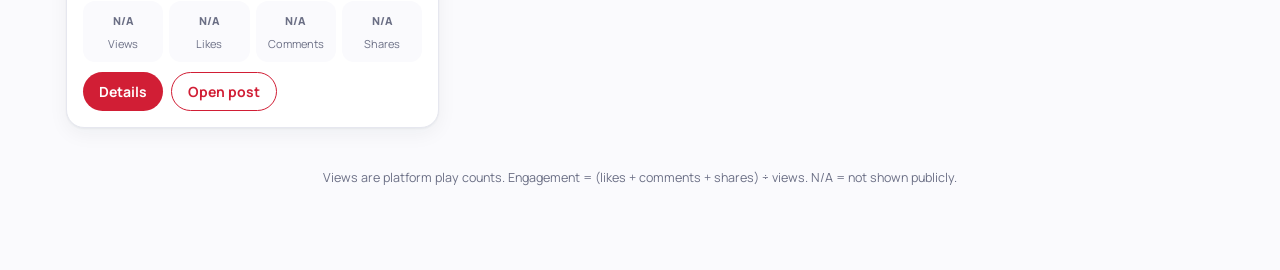
==== commit fe90080c: "Add Analysis page" ====
--- a/index.html
+++ b/index.html
@@ -1,6 +1,6 @@
 <!doctype html><html lang="en"><head><meta charset="utf-8"><meta name="viewport" content="width=device-width,initial-scale=1">
 <title>Influencer Impact Dashboard</title><link rel="stylesheet" href="style.css?v=4"></head><body>
-<header class="top"><div class="in"><a class="logo" href="./">SC<i>O</i>RP</a><span class="sep"></span><span class="pn">Influencer Impact</span><a class="btn sm" href="https://docs.google.com/forms/d/e/1FAIpQLSfrYNntr-nBe1pw6hM6SDJ0h1Y4X-rVq7WPxCaLo4X-ch5Dkg/viewform" target="_blank" rel="noopener">+ Add a link</a></div></header>
+<header class="top"><div class="in"><a class="logo" href="./">SC<i>O</i>RP</a><span class="sep"></span><span class="pn">Influencer Impact</span><a class="btn ghost sm" href="analysis.html">Analysis</a><a class="btn sm" href="https://docs.google.com/forms/d/e/1FAIpQLSfrYNntr-nBe1pw6hM6SDJ0h1Y4X-rVq7WPxCaLo4X-ch5Dkg/viewform" target="_blank" rel="noopener">+ Add a link</a></div></header>
 <div class="wrap">
 <section class="hero"><span class="eyebrow">Scholarship events</span><h1>Influencer Reach &amp; <em>Impact</em></h1>
 <p class="sub">Video figures last collected <b id="upd"></b>; follower counts as of 14 Nov 2026. Missed a post? Use <b>+ Add a link</b>; the team reviews it before it appears here.</p></section>
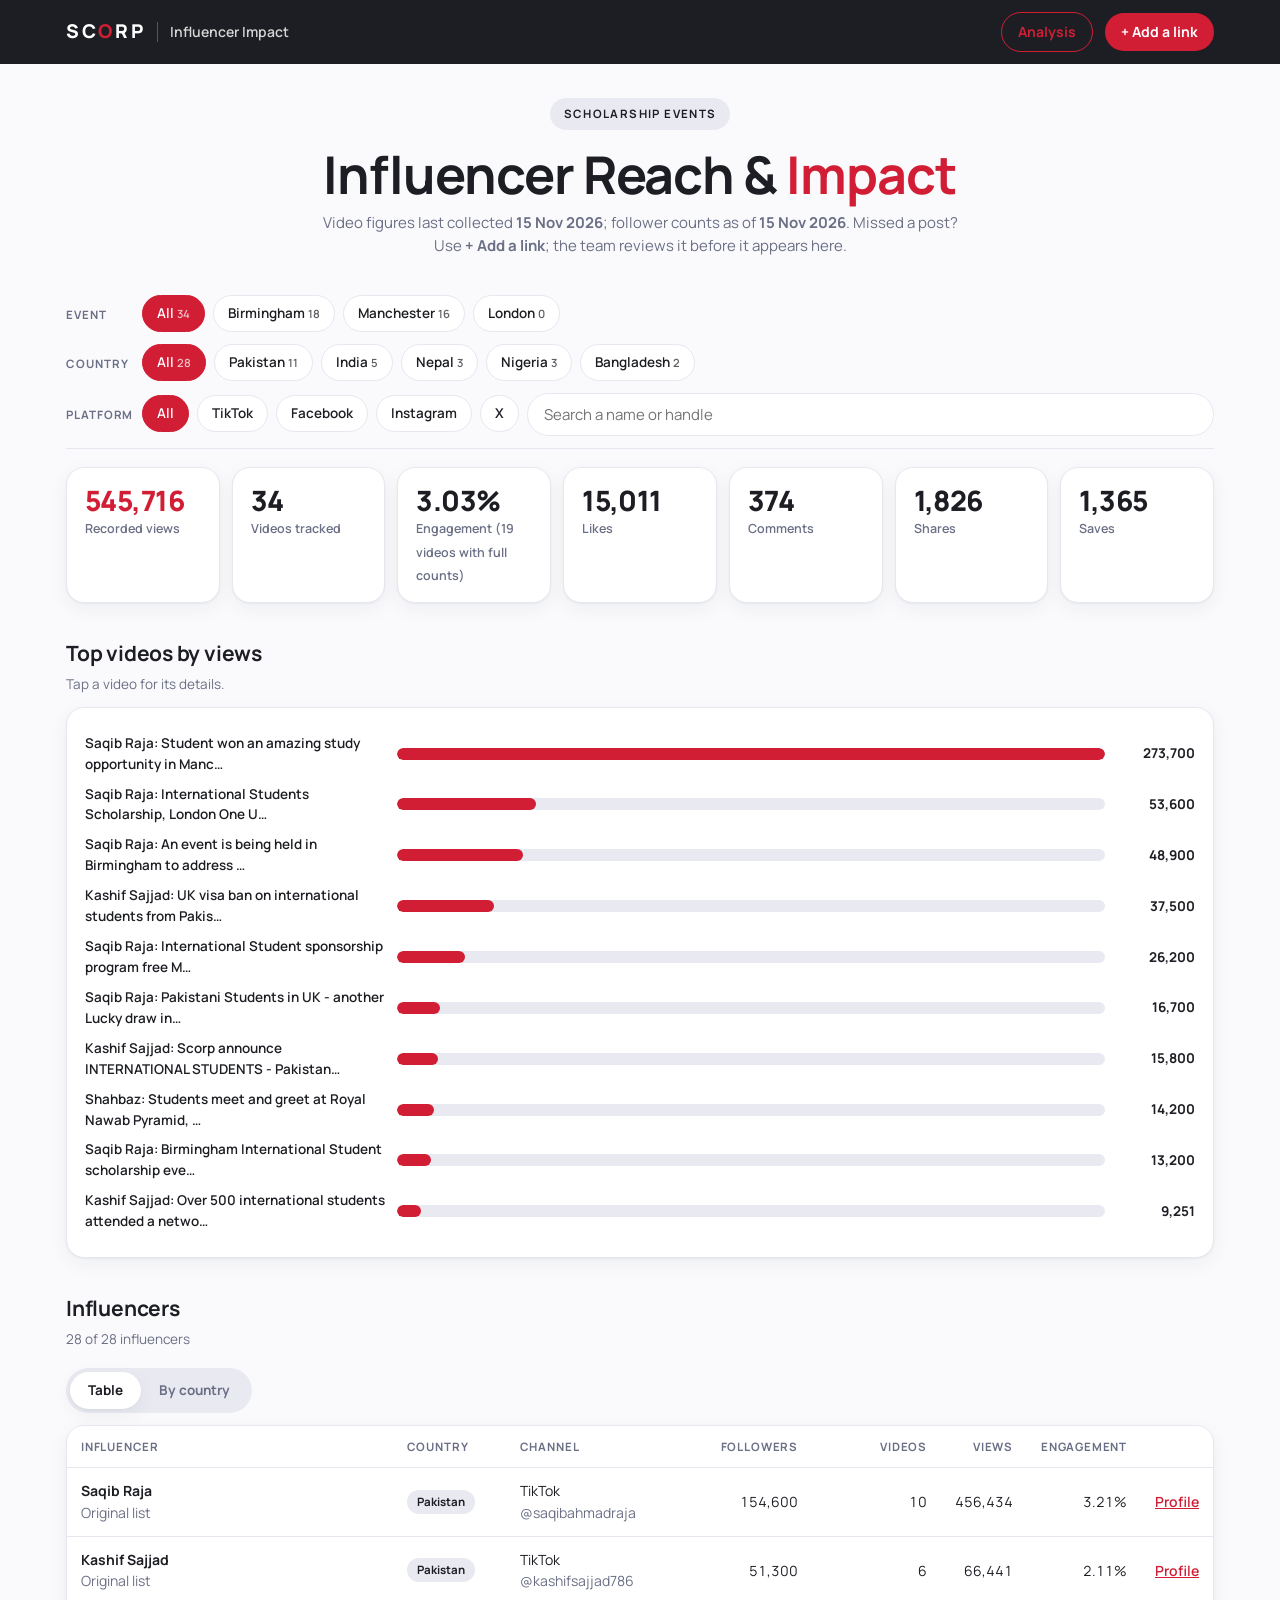
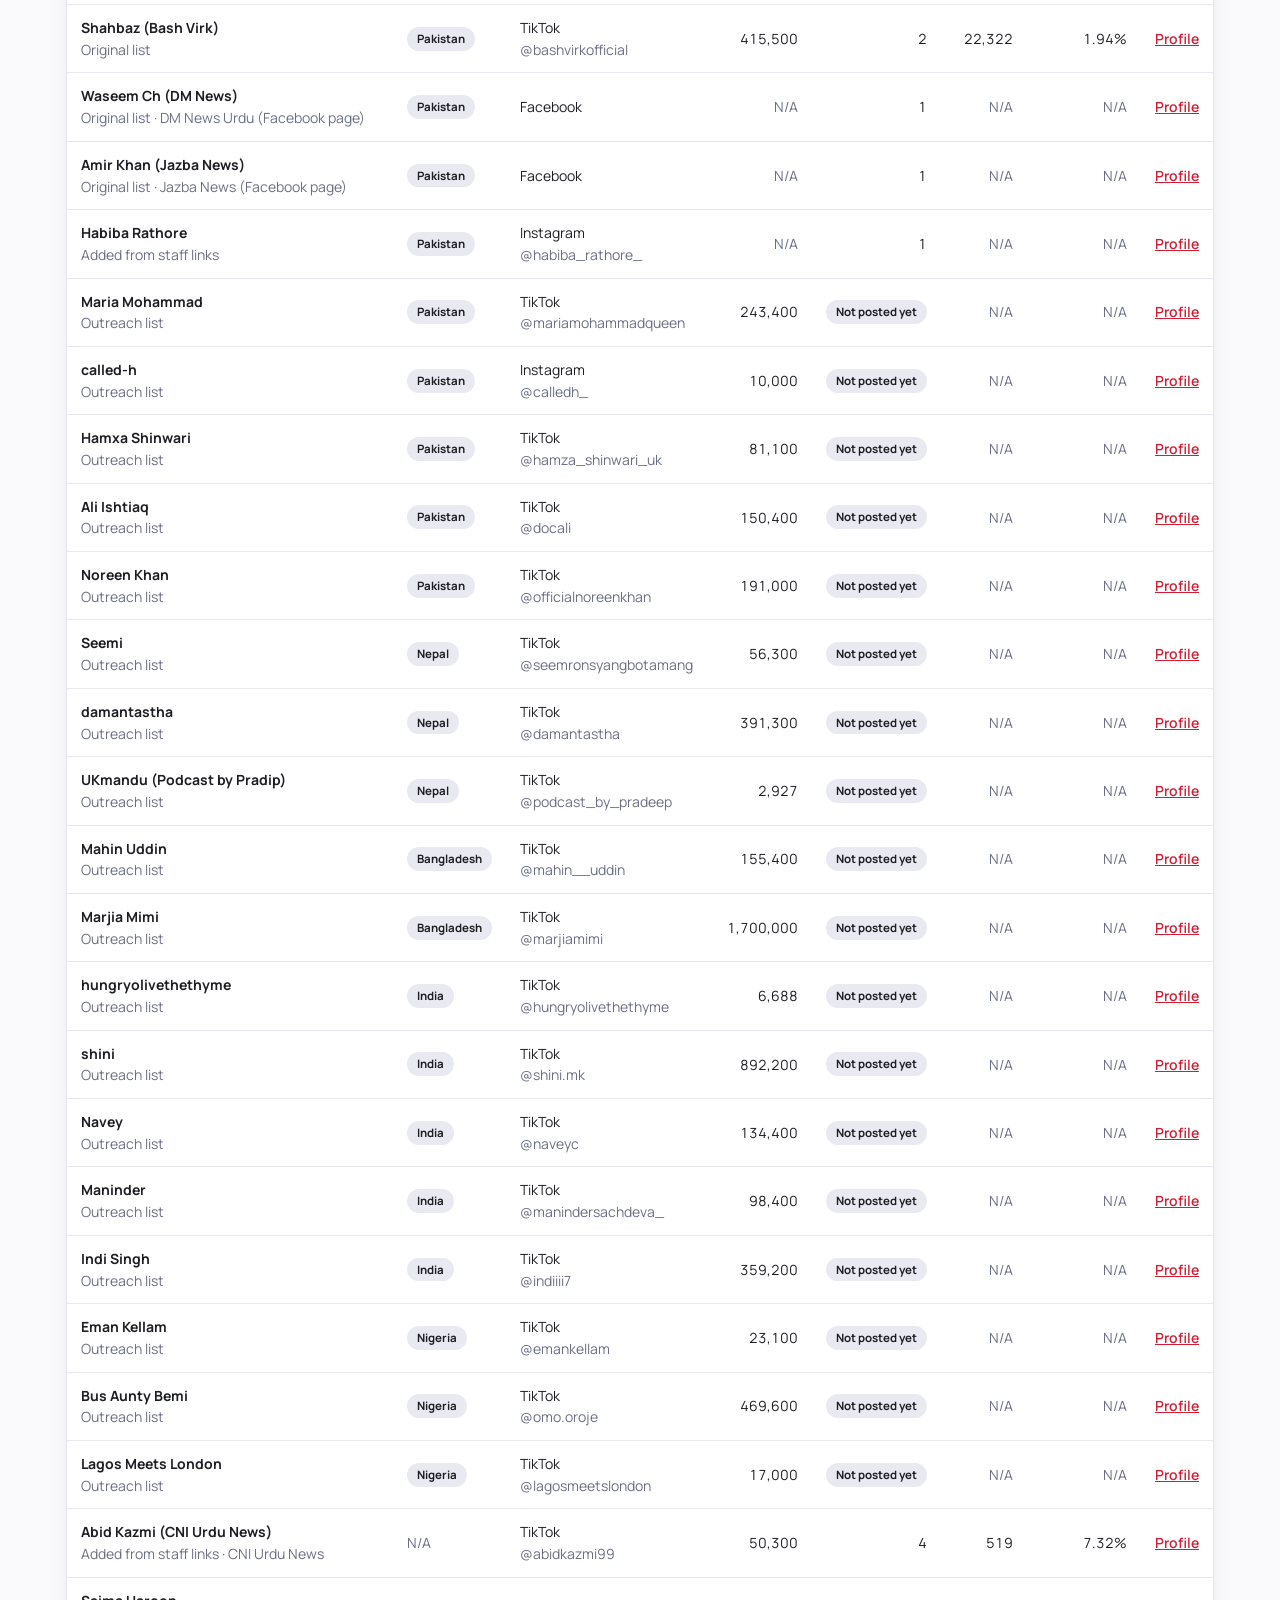
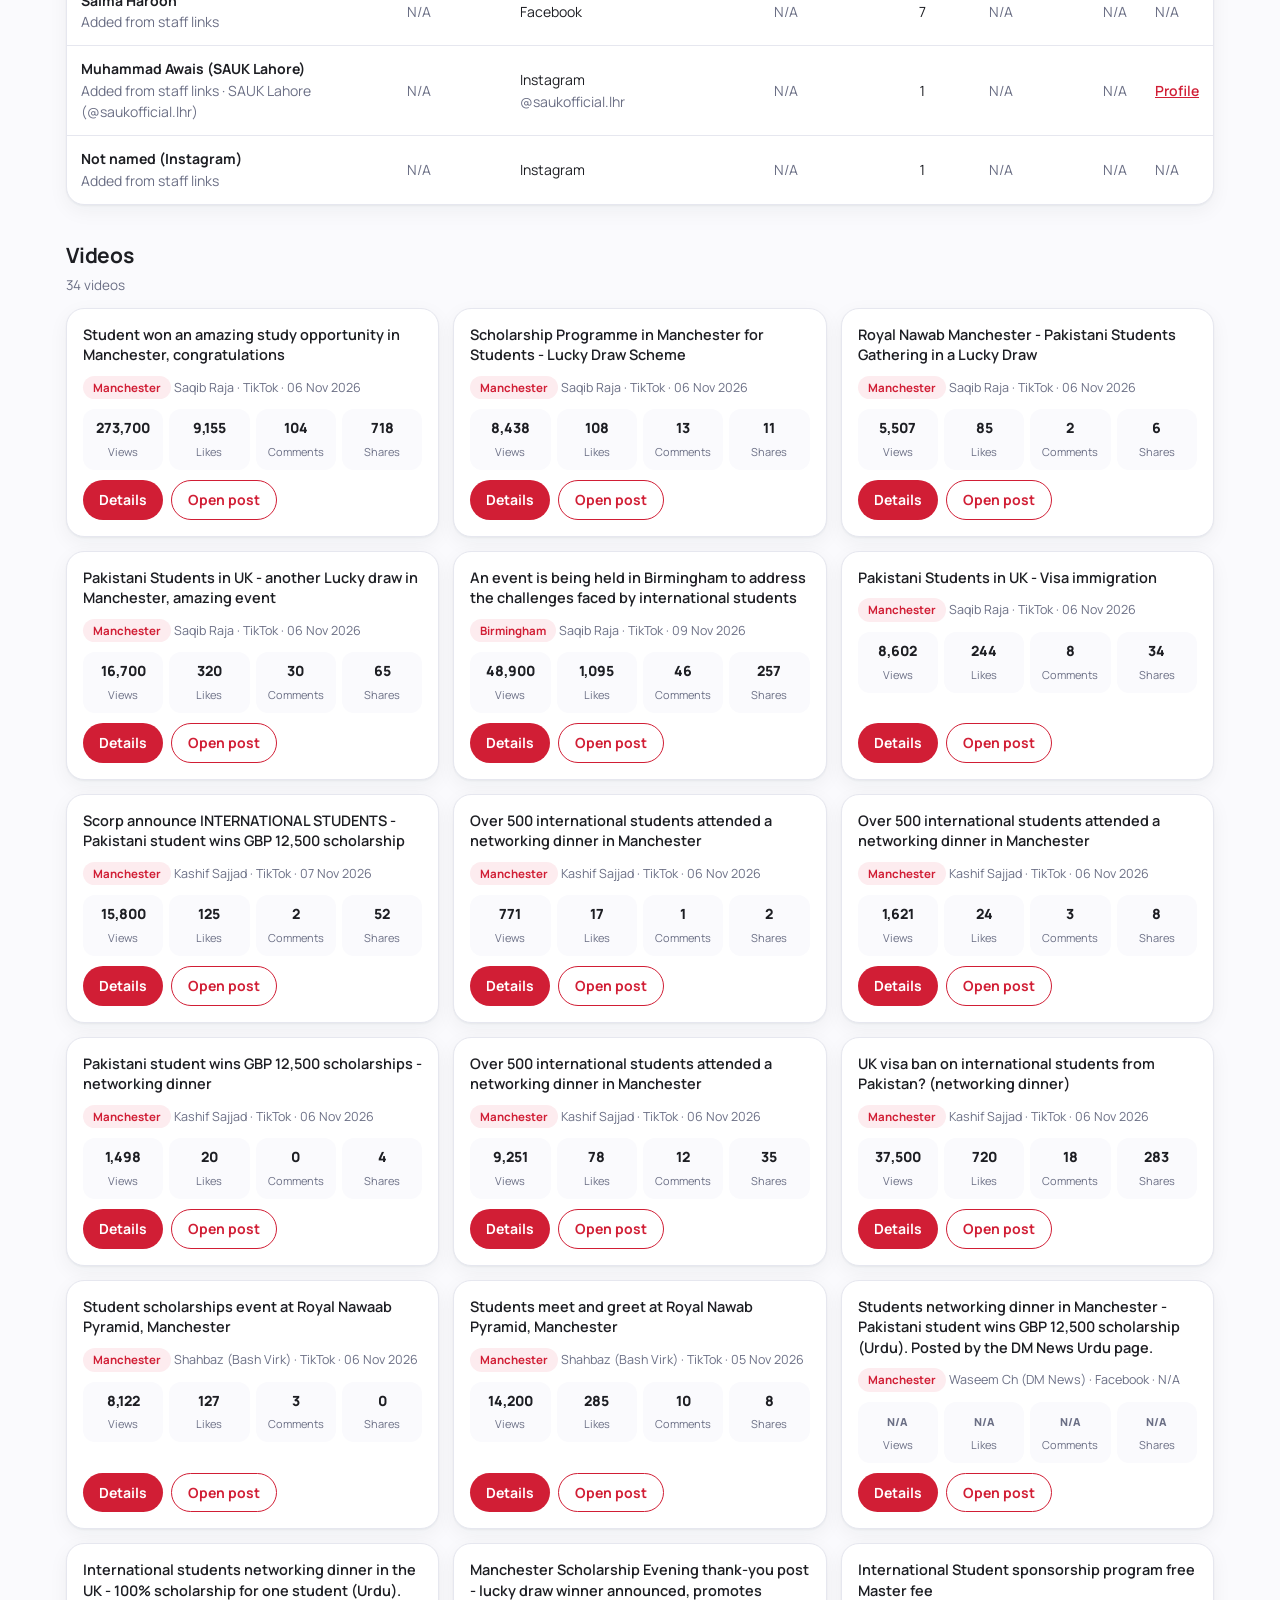
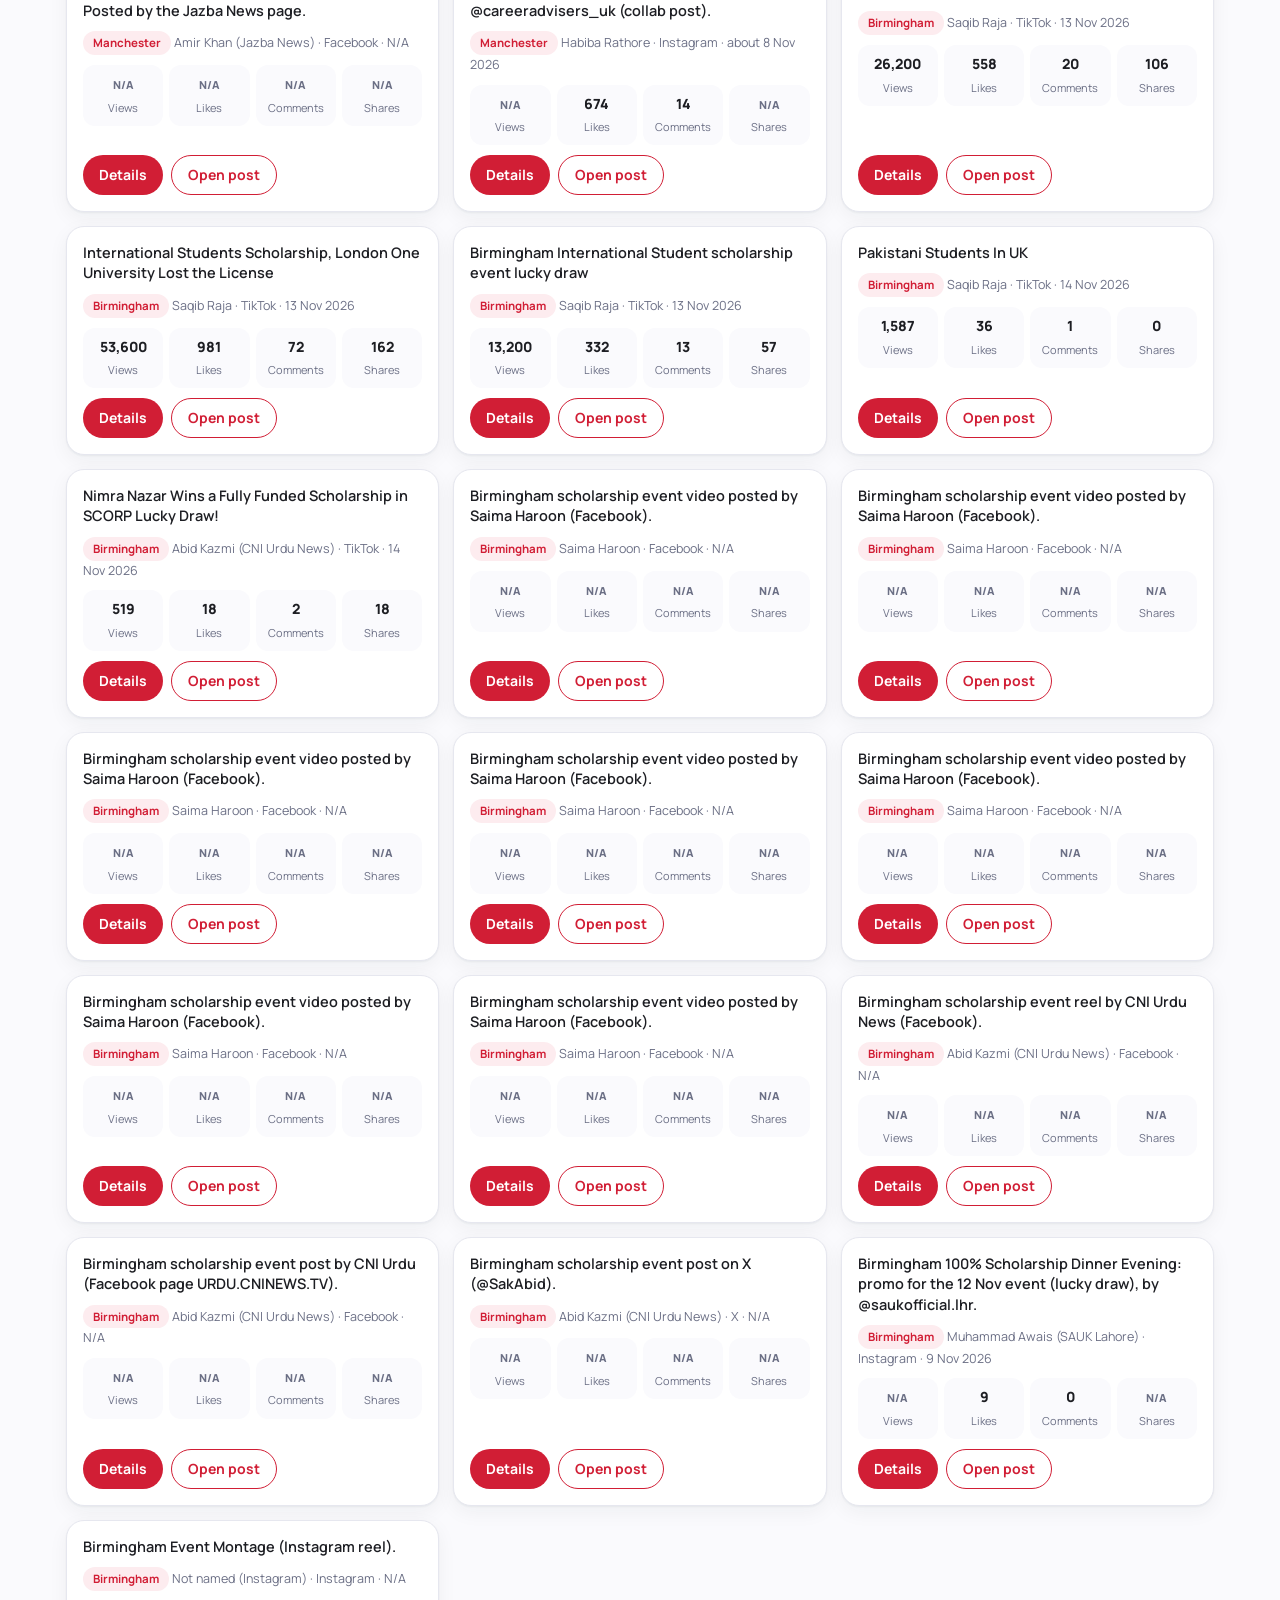
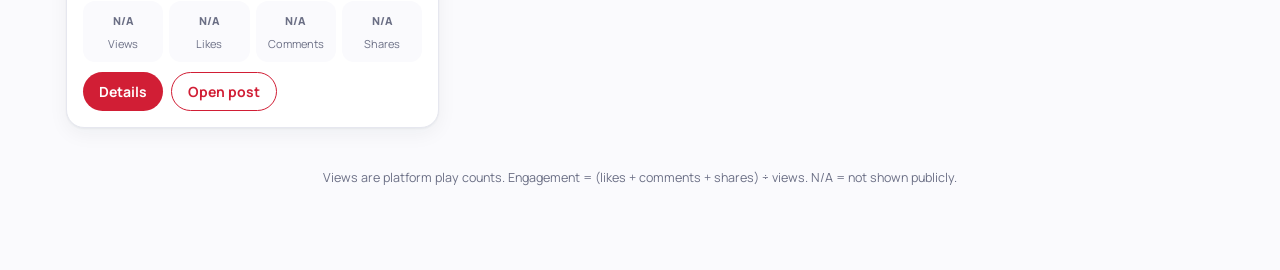
==== commit 0430ddf5: "Daily refresh of TikTok stats and followers (15 Nov)" ====
--- a/index.html
+++ b/index.html
@@ -3,7 +3,7 @@
 <header class="top"><div class="in"><a class="logo" href="./">SC<i>O</i>RP</a><span class="sep"></span><span class="pn">Influencer Impact</span><a class="btn ghost sm" href="analysis.html">Analysis</a><a class="btn sm" href="https://docs.google.com/forms/d/e/1FAIpQLSfrYNntr-nBe1pw6hM6SDJ0h1Y4X-rVq7WPxCaLo4X-ch5Dkg/viewform" target="_blank" rel="noopener">+ Add a link</a></div></header>
 <div class="wrap">
 <section class="hero"><span class="eyebrow">Scholarship events</span><h1>Influencer Reach &amp; <em>Impact</em></h1>
-<p class="sub">Video figures last collected <b id="upd"></b>; follower counts as of 14 Nov 2026. Missed a post? Use <b>+ Add a link</b>; the team reviews it before it appears here.</p></section>
+<p class="sub">Video figures last collected <b id="upd"></b>; follower counts as of <b id="upd2"></b>. Missed a post? Use <b>+ Add a link</b>; the team reviews it before it appears here.</p></section>
 
 <div class="filters" id="filters">
 <div class="frow"><span class="flab">Event</span><span id="fe" class="frow" style="overflow:visible"></span></div>
@@ -91,5 +91,5 @@
  const sh=e.target.closest('th.s');if(sh){const k=sh.dataset.s;if(S.sort===k)S.dir=-S.dir;else{S.sort=k;S.dir=k==='name'||k==='country'?1:-1}render();return}
  if(e.target.id==='rs'){S.e='';S.c='';S.p='';S.q='';$('#fq').value='';render()}});
 document.addEventListener('keydown',e=>{if(e.key==='Escape')closeV()});
-(async()=>{M=await model();{const d=M.vs.map(v=>v.collected).filter(Boolean).sort().pop();$('#upd').textContent=d?new Date(d+'T00:00:00').toLocaleDateString('en-GB',{day:'numeric',month:'short',year:'numeric'}):(window.UPDATED||'')}$('#fq').addEventListener('input',e=>{S.q=e.target.value.trim();render()});render();if(location.hash.length>1)openV(location.hash.slice(1))})();
+(async()=>{M=await model();{const d=M.vs.map(v=>v.collected).filter(Boolean).sort().pop();{const e=$('#upd2');if(e)e.textContent=d?new Date(d+'T00:00:00').toLocaleDateString('en-GB',{day:'numeric',month:'short',year:'numeric'}):''}$('#upd').textContent=d?new Date(d+'T00:00:00').toLocaleDateString('en-GB',{day:'numeric',month:'short',year:'numeric'}):(window.UPDATED||'')}$('#fq').addEventListener('input',e=>{S.q=e.target.value.trim();render()});render();if(location.hash.length>1)openV(location.hash.slice(1))})();
 </script></body></html>
